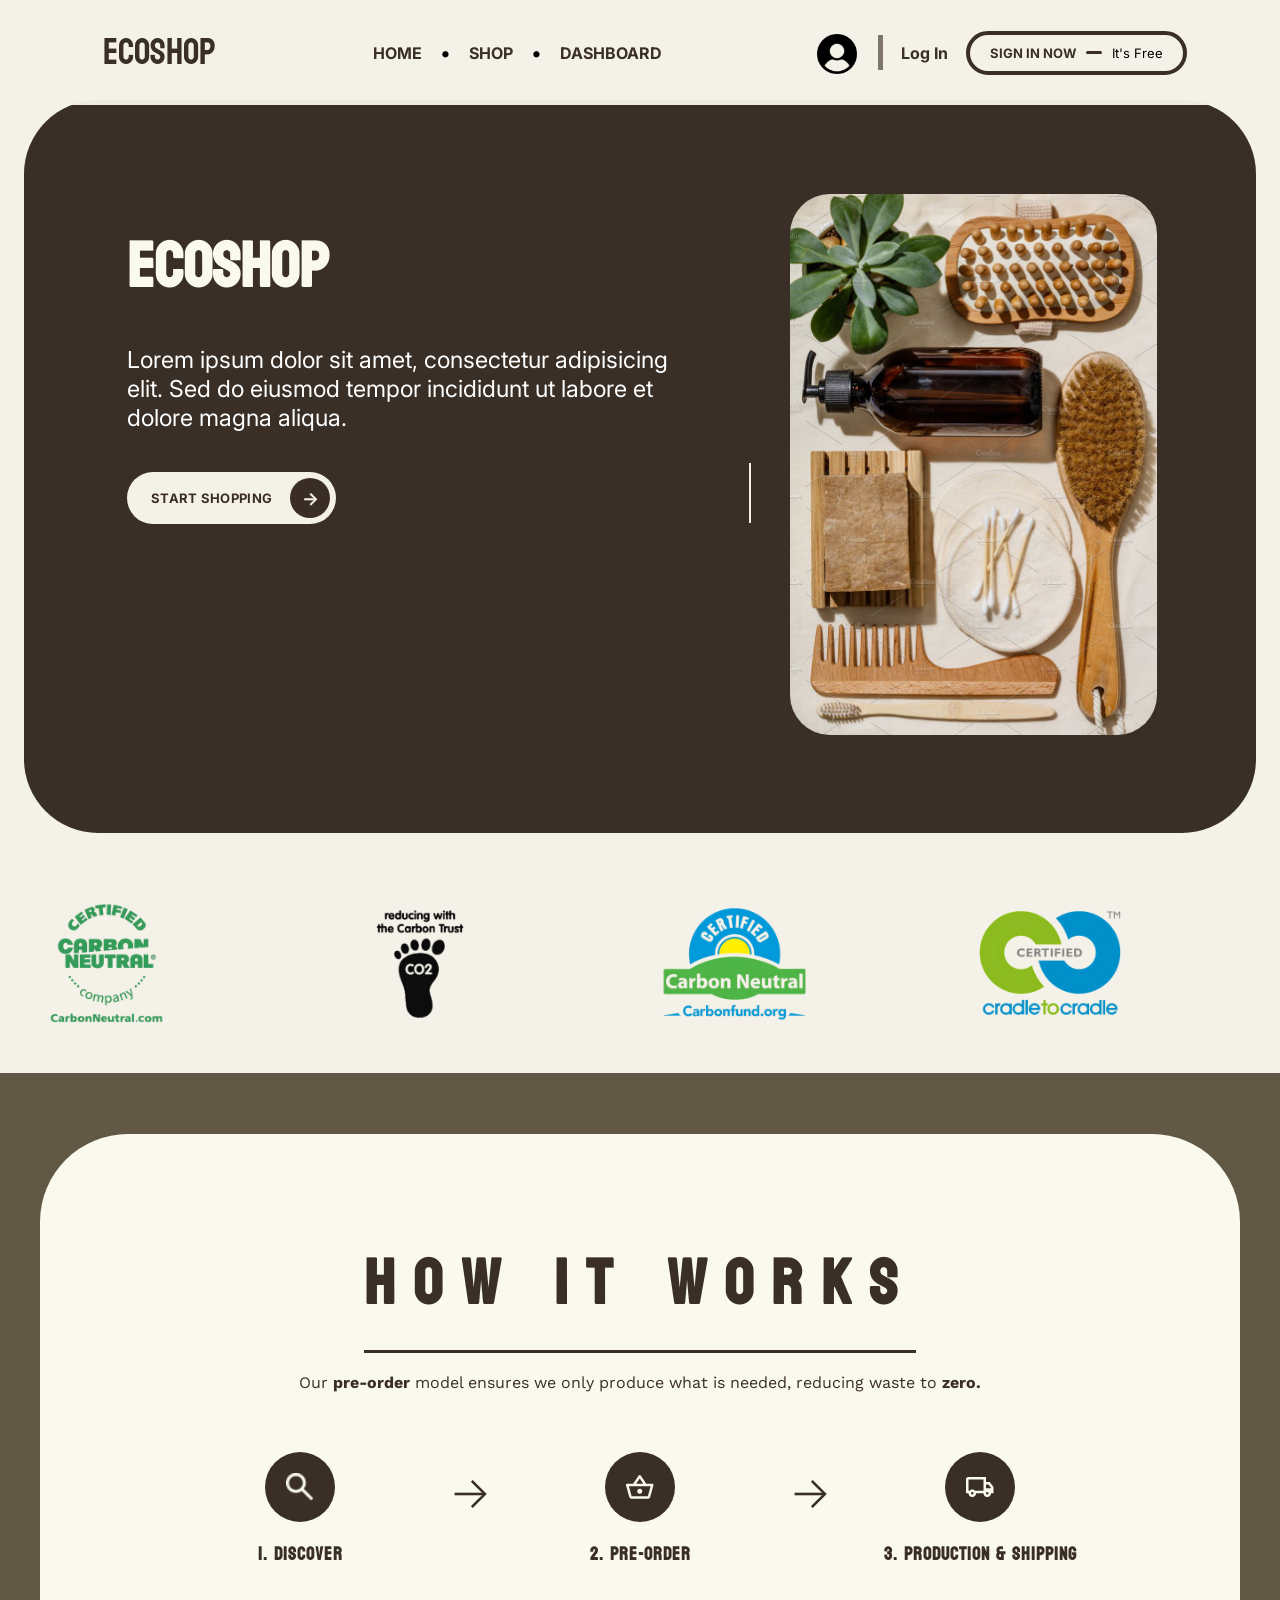
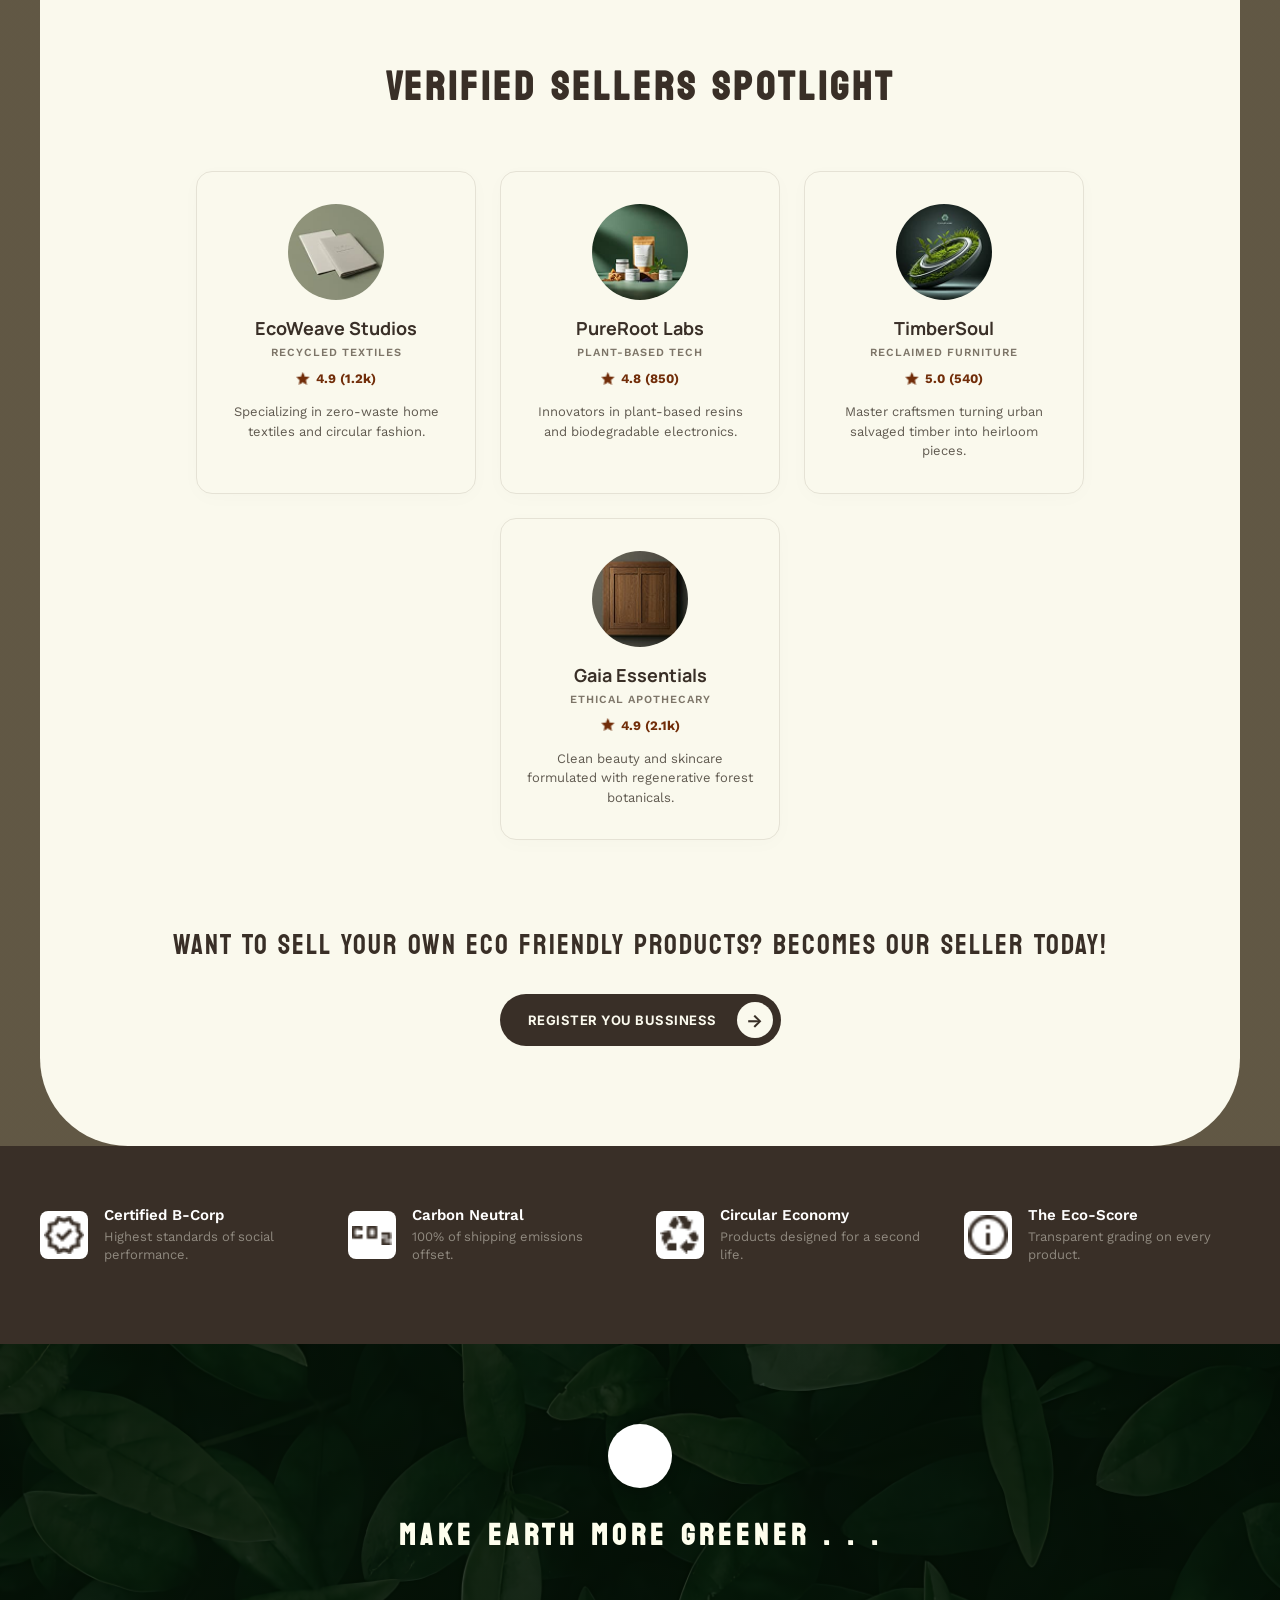
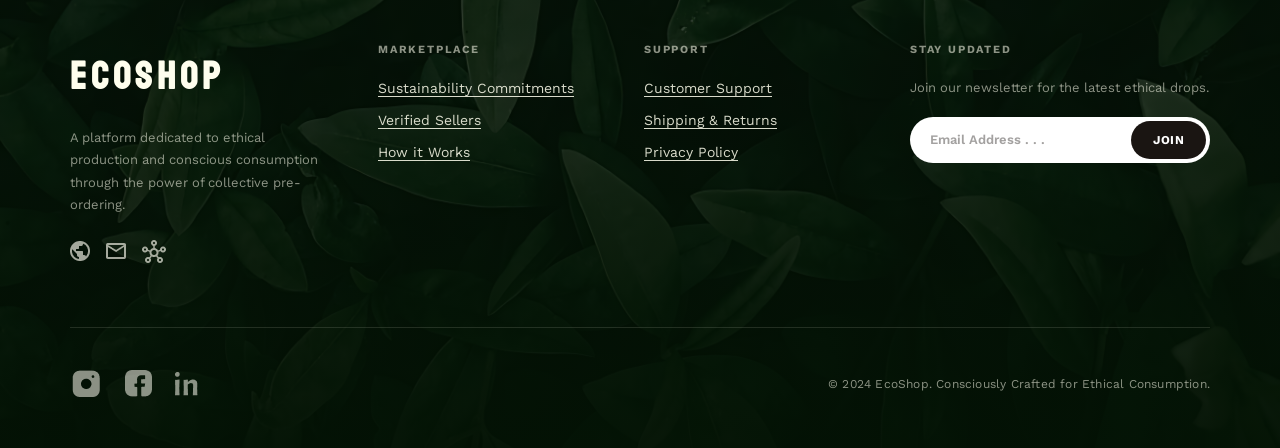
==== index.html @ cb359a6c "Fix some Href to home now to Index" ====
<!DOCTYPE html>
<html lang="en">
<head>
    <meta charset="UTF-8">
    <meta name="viewport" content="width=device-width, initial-scale=1.0">
    <title>EcoShop</title>

    <link rel="stylesheet" href="home.css">
    <link rel="stylesheet" href="footer.css">

    <link rel="preconnect" href="https://fonts.googleapis.com">
    <link rel="preconnect" href="https://fonts.gstatic.com" crossorigin>
    <link href="https://fonts.googleapis.com/css2?family=Inter:wght@400;500;600;700&family=Koulen&family=Manrope:wght@400;500;600;700&display=swap" rel="stylesheet">

</head>
<body>
    <script src="navbar-scroll.js" defer></script>
    <nav class="top-navbar">
        <div class="logo">ECOSHOP</div>

        <ul class="menu">
            <li><a href="index.html"><b>HOME</b></a></li>
            <li class="dot">•</li>
            <li><a href="catalog.html"><b>SHOP</b></a></li>
            <li class="dot">•</li>
            <li><a href="dashboard.html"><b>DASHBOARD</b></a></li>
        </ul>

        <div class="nav-right">
            <div class="user-icon">
                <img src="assets/user icon.png">
            </div>
            
            <div class="divider"></div>

            <a href="Login.HTML" class="login"><b>Log In</b></a>

            <div class="signup-container" href="Register.HTML">
                <a href="Register.HTML" class="signup-text"><b>SIGN IN NOW</b></a>
                <div class="signup-line"></div>
                <span>It's Free</span>
            </div>
        </div>
    </nav>

    <section class="hero">

    <div class="hero-content">

        <!-- Left -->
        <div class="hero-left">
            <h1>ECOSHOP</h1>

            <p>
                Lorem ipsum dolor sit amet, consectetur adipisicing elit.
                Sed do eiusmod tempor incididunt ut labore et dolore magna aliqua.
            </p>

            <div class="shop-btn">
                <span><b>START SHOPPING</b></span>

                <div class="arrow-circle">
                    →
                </div>
            </div>
        </div>

        <div class="social-media">
            <i class="fa-brands fa-instagram"></i>
            <i class="fa-brands fa-facebook-f"></i>
            <i class="fa-brands fa-linkedin-in"></i>

            <div class="social-line"></div>
        </div>

        <div class="hero-right">
            <img src="assets/gambar landing page 1.jpeg" alt="Eco Product">
        </div>

    </div>

</section>

    <section class="brands">
    <div class="brands-wrapper">
        <div class="brands-track">

        <img src="assets/Infinite scroll/Carbon neutral.png" alt="">
        <img src="assets/Infinite scroll/Carbon Trust.png" alt="">
        <img src="assets/Infinite scroll/Certified Carbon neutral.png" alt="">
        <img src="assets/Infinite scroll/Cradle To Cradle.png" alt="">
        <img src="assets/Infinite scroll/Eco Label.png" alt="">
        <img src="assets/Infinite scroll/lec.png" alt="">
        <img src="assets/Infinite scroll/LEI.png" alt="">

        <img src="assets/Infinite scroll/Carbon neutral.png" alt="">
        <img src="assets/Infinite scroll/Carbon Trust.png" alt="">
        <img src="assets/Infinite scroll/Certified Carbon neutral.png" alt="">
        <img src="assets/Infinite scroll/Cradle To Cradle.png" alt="">
        <img src="assets/Infinite scroll/Eco Label.png" alt="">
        <img src="assets/Infinite scroll/lec.png" alt="">
        <img src="assets/Infinite scroll/LEI.png" alt="">
        </div>
    </div>
    </section>

<div class="eco-content-wrapper">

    <div class="how-it-works-block">
        <div class="hiw-header">
            <h2>How It WORKS</h2>
            <div class="hiw-sub">
                <span>Our </span><strong>pre-order</strong><span> model ensures we only produce what is needed, reducing waste to </span><strong>zero.</strong>
            </div>
        </div>

        <div class="steps-row">
            <div class="step-card">
                <div class="step-icon"><img src="assets/Logo How it work/Icon How it works (1).png" alt="1"></div>
                <h3>1. Discover</h3>
            </div>
            <div class="step-arrow">
                <span class="arrow-stem"></span>
                <span class="arrow-head">→</span>
            </div>
            <div class="step-card">
                <div class="step-icon"><img src="assets/Logo How it work/Icon How it works (2).png" alt="2"></div>
                <h3>2. Pre-Order</h3>
            </div>
            <div class="step-arrow">
                <span class="arrow-stem"></span>
                <span class="arrow-head">→</span>
            </div>
            <div class="step-card">
                <div class="step-icon"><img src="assets/Logo How it work/Icon How it works (3).png" alt="3"></div>
                <h3>3. Production & Shipping</h3>
            </div>
        </div>

        <div class="sellers-spotlight">
            <h3>Verified Sellers Spotlight</h3>
            <div class="sellers-grid">
                <div class="seller-card">
                    <div class="seller-avatar" style="background-image: url('assets/Logo How it work/Avatar1.png');"></div>
                    <div class="seller-name">EcoWeave Studios</div>
                    <div class="seller-category">RECYCLED TEXTILES</div>
                    <div class="seller-rating"><img src="assets/Logo How it work/Star.png" alt="star"><span>4.9 (1.2k)</span></div>
                    <div class="seller-desc">Specializing in zero-waste home textiles and circular fashion.</div>
                </div>
                <div class="seller-card">
                    <div class="seller-avatar" style="background-image: url('assets/Logo How it work/Avatar (2).png');"></div>
                    <div class="seller-name">PureRoot Labs</div>
                    <div class="seller-category">PLANT-BASED TECH</div>
                    <div class="seller-rating"><img src="assets/Logo How it work/Star.png" alt="star"><span>4.8 (850)</span></div>
                    <div class="seller-desc">Innovators in plant-based resins and biodegradable electronics.</div>
                </div>
                <div class="seller-card">
                    <div class="seller-avatar" style="background-image: url('assets/Logo How it work/Avatar (4).png');"></div>
                    <div class="seller-name">TimberSoul</div>
                    <div class="seller-category">RECLAIMED FURNITURE</div>
                    <div class="seller-rating"><img src="assets/Logo How it work/Star.png" alt="star"><span>5.0 (540)</span></div>
                    <div class="seller-desc">Master craftsmen turning urban salvaged timber into heirloom pieces.</div>
                </div>
                <div class="seller-card">
                    <div class="seller-avatar" style="background-image: url('assets/Logo How it work/Avatar (1).png');"></div>
                    <div class="seller-name">Gaia Essentials</div>
                    <div class="seller-category">ETHICAL APOTHECARY</div>
                    <div class="seller-rating"><img src="assets/Logo How it work/Star.png" alt="star"><span>4.9 (2.1k)</span></div>
                    <div class="seller-desc">Clean beauty and skincare formulated with regenerative forest botanicals.</div>
                </div>
            </div>
        </div>

        <div class="seller-cta">WANT TO SELL YOUR OWN ECO FRIENDLY PRODUCTS? BECOMES OUR SELLER TODAY!</div>
        
        <div class="register-btn">
            <a href="#">
                <span>REGISTER YOU BUSSINESS</span>
                <div class="btn-arrow-circle">→</div>
            </a>
        </div>
    </div>

    <div class="trust-badges">
        <div class="trust-grid">
            <div class="trust-item">
                <div class="trust-icon"><img src="assets/Logo How it work/Container.png" alt="bcorp"></div>
                <div class="trust-text"><h4>Certified B-Corp</h4><p>Highest standards of social performance.</p></div>
            </div>
            <div class="trust-item">
                <div class="trust-icon"><img src="assets/Logo How it work/Icon-2.png" alt="carbon"></div>
                <div class="trust-text"><h4>Carbon Neutral</h4><p>100% of shipping emissions offset.</p></div>
            </div>
            <div class="trust-item">
                <div class="trust-icon"><img src="assets/Logo How it work/Icon.png" alt="circular"></div>
                <div class="trust-text"><h4>Circular Economy</h4><p>Products designed for a second life.</p></div>
            </div>
            <div class="trust-item">
                <div class="trust-icon"><img src="assets/Logo How it work/Icon-1.png" alt="ecoscore"></div>
                <div class="trust-text"><h4>The Eco-Score</h4><p>Transparent grading on every product.</p></div>
            </div>
        </div>
    </div>

</div>
    <footer class="main-footer">

      <div class="footer-top-header">
        <!-- TODO: add badge image -->
        <div class="footer-badge">
          <img src="" alt="">
        </div>
        <h2 class="footer-tagline">MAKE EARTH MORE GREENER . . .</h2>
      </div>

      <div class="footer-columns">

        <div class="footer-brand">
          <h2 class="footer-brand-name">ECOSHOP</h2>
          <p>A platform dedicated to ethical production and conscious consumption through the power of collective pre-ordering.</p>
          <div class="brand-socials">
            <a href="#" aria-label="Website">
              <img src="assets/Footer/Icon.png" alt="">
            </a>
            <a href="#" aria-label="Email">
              <img src="assets/Footer/Icon-1.png" alt="">
            </a>
            <a href="#" aria-label="Community">
              <img src="assets/Footer/Icon-2.png" alt="">
            </a>
          </div>
        </div>

        <nav class="nav-column" aria-label="Marketplace">
          <h3>MARKETPLACE</h3>
          <ul>
            <li><a href="#">Sustainability Commitments</a></li>
            <li><a href="#">Verified Sellers</a></li>
            <li><a href="#">How it Works</a></li>
          </ul>
        </nav>

        <nav class="nav-column" aria-label="Support">
          <h3>SUPPORT</h3>
          <ul>
            <li><a href="#">Customer Support</a></li>
            <li><a href="#">Shipping &amp; Returns</a></li>
            <li><a href="#">Privacy Policy</a></li>
          </ul>
        </nav>

        <div class="footer-newsletter">
          <h3>STAY UPDATED</h3>
          <p>Join our newsletter for the latest ethical drops.</p>
          <form class="newsletter-form" action="#" method="POST">
            <input type="email" name="newsletter-email" placeholder="Email Address . . ." required />
            <button type="submit">JOIN</button>
          </form>
        </div>

      </div>

      <hr class="footer-divider" />

      <div class="footer-bottom-bar">
        <div class="bottom-socials">
          <a href="#" aria-label="Instagram">
            <img src="assets/Footer/Clip path group.png" alt="">
          </a>
          <a href="#" aria-label="Facebook">
            <img src="assets/Footer/Vector.png" alt="">
          </a>
          <a href="#" aria-label="LinkedIn">
            <img src="assets/Footer/in.png" alt="">
          </a>
        </div>
        <p class="copyright-text">&copy; 2024 EcoShop. Consciously Crafted for Ethical Consumption.</p>
      </div>

    </footer>

</body>
</html>
---- home.css ----
* {
    margin: 0;
    padding: 0;
    box-sizing: border-box;
}

body {
    background-color: #F4F1E8;
    font-family: 'Inter', sans-serif;
}

.top-navbar {
    display: flex;
    justify-content: space-between;
    align-items: center;
    padding: 20px 93px 20px 103px;
    background-color: rgba(244, 241, 232, 0.97);
    position: fixed;
    top: 0;
    left: 0;
    width: 100%;
    z-index: 50;
    transition: background-color 0.35s ease, box-shadow 0.35s ease;
}

/* Scrolled state — full white so it's always readable */
.top-navbar.scrolled {
    background-color: #ffffff;
    box-shadow: 0 2px 20px rgba(0, 0, 0, 0.09);
}

.logo {
    font-family: 'Koulen', sans-serif;
    font-size: 36px;
    letter-spacing: 13%;
    color: #392F27;
}

.menu {
    display: flex;
    align-items: center;
    gap: 18px;
    list-style: none;
}

.menu a {
    text-decoration: none;
    color: #392F27;
    font-family: 'Inter', sans-serif;
    font-size: 16px;
    font-weight: 600;
    position: relative;
    display: inline-block;
    transition: transform 0.2s ease;
}

.menu a:hover {
    transform: translateY(-2px);
}

.menu a::after {
    content: "";
    position: absolute;
    left: 0;
    bottom: -4px;

    width: 100%;
    height: 2px;
    background-color: #392F27;

    transform: scaleY(0) translateY(4px);
    transform-origin: bottom;
    transition: transform 0.2s ease;
}

.menu a:hover::after {
    transform: scaleY(1) translateY(0);
}

.dot {
    font-size: 20px;
}

.nav-right {
    display: flex;
    align-items: center;
    gap: 18px;
}

.user-icon img {
    width: 40px;
    transform: translate(-3px, 3px);
    height: auto;
    cursor: pointer;
}

.divider {
    width: 5px;
    height: 35.06px;
    background-color: #392F27;
    opacity: 63%;
}

.login {
    text-decoration: none;
    color: #392F27;
    font-family: 'Inter', sans-serif;
    font-size: 16px;
    font-weight: 600;
    position: relative;
    display: inline-block;
    transition: transform 0.2s ease;
}

.login:hover {
    transform: translateY(-2px);
}

.login::after {
    content: "";
    position: absolute;
    left: 0;
    bottom: -4px;

    width: 100%;
    height: 2px;
    background-color: #392F27;

    transform: scaleY(0) translateY(4px);
    transform-origin: bottom;
    transition: transform 0.2s ease;
}

.login:hover::after {
    transform: scaleY(1) translateY(0);
}

.signup-container {
    display: flex;
    align-items: center;
    gap: 10px;

    border: 4px solid #392F27;
    border-radius: 65.5px;

    padding: 10px 20px;
}

.signup-line {
    width: 16px;
    height: 3px;
    background-color: #392F27;
    border-radius: 999px;
}

.signup-text {
    text-decoration: none;
    color: #392F27;

    font-family: 'Inter', sans-serif;
    font-size: 13px;
    font-weight: 700;
}

.signup-container span {
    font-family: 'Inter', sans-serif;
    font-size: 13px;
    font-weight: 400;
}

.signup-container:hover {
    transform: translateY(-1px);
}

/* HERO SECTION*/
.hero {
    padding: 20px 24px;
    padding-top: 100px; /* Offset for fixed navbar */
}

.hero-content {
    background-color: #392F27;
    border-radius: 74px;

    display: flex;
    justify-content: space-between;
    align-items: center;

    padding-bottom: 96px;
    padding-left: 103px;
    padding-right: 99px;
    padding-top: 96px;
    width: 1393;
    height: 733px;
}

.hero-left {
    display: flex;
    flex-direction: column;
    justify-content: center;

    position: relative;
    top: -100px;
}

.hero-left h1 {
    font-family: 'Koulen', sans-serif;
    font-size: 64px;
    letter-spacing: 95%;
    color: #FAF9ED;
    margin-bottom: 20px;
}

.hero-left p {
    color: #FFFFFF;
    font-family: 'Inter', sans-serif;
    font-size: 23.33px;
    line-height: 'auto';
    max-width: 582px;
    max-height: 96px;
    margin-bottom: 40px;
}

.shop-btn {
    display: inline-flex;
    align-items: center;

    background: #F4F1E8;
    border-radius: 999px;

    height: 52px;
    padding: 6px 6px 6px 24px;
    gap: 18px;

    width: fit-content;
    cursor: pointer;
}

.shop-btn span {
    font-family: 'Inter', sans-serif;
    font-size: 13px;
    font-weight: 700;
    color: #3A2D25;
    letter-spacing: 0.3px;
}

.arrow-circle {
    width: 40px;
    height: 40px;

    border-radius: 50%;
    background: #3A2D25;

    display: flex;
    align-items: center;
    justify-content: center;

    color: #F4F1E8;
    font-size: 18px;
    font-weight: 700;

    flex-shrink: 0;
}

.social-media {
    display: flex;
    flex-direction: column;
    align-items: center;
    gap: 14px;
}

.social-media i {
    color: #F4F1E8;
    font-size: 30px;
}

.social-line {
    width: 2px;
    height: 60px;
    background: #F4F1E8;
    margin-top: 10px;
}

.hero-right img {
    width: 367px;
    height: 541px;
    border-radius: 40px;
}

.brands {
    overflow: hidden;
    width: 100%;
    background: #F4F1E8;
    padding: 50px 0;
}

.brands-wrapper {
    overflow: hidden;
}

.brands-track {
    display: flex;
    align-items: center;
    gap: 100px;
    width: max-content;

    animation: scrollLogo 20s linear infinite;
}

.brands-track img {
    height: 120px;
    flex-shrink: 0;
}

.logo-small {
    transform: scale(1.5);
}

@keyframes scrollLogo {
    from {
        transform: translateX(0);
    }

    to {
        transform: translateX(-50%);
    }
}

.eco-content-wrapper {
    background: linear-gradient(0deg, rgba(255,248,187,0.2), rgba(255,248,187,0.2)),
                #f9f9f9;
    width: 100%;
}

/* TRUST BADGES */
.trust-badges {
    background-color: #392f27;
    padding: 64px 32px;
}
.trust-grid {
    display: grid;
    grid-template-columns: repeat(4, 1fr);
    gap: 32px;
    max-width: 1440px;
    margin: 0 auto;
}
.trust-item {
    display: flex;
    align-items: center;
    gap: 16px;
}
.trust-icon {
    background: white;
    width: 48px;
    height: 48px;
    border-radius: 8px;
    display: flex;
    align-items: center;
    justify-content: center;
    flex-shrink: 0;
}
.trust-icon img { width: 22px; height: auto; }
.trust-text h4 {
    font-family: "Work Sans", sans-serif;
    font-weight: 400;
    font-size: 16px;
    color: #c1b9a6;
    margin-bottom: 6px;
}
.trust-text p {
    font-family: "Work Sans", sans-serif;
    font-weight: 400;
    font-size: 14px;
    color: white;
    opacity: 0.7;
    line-height: 1.4;
}

/* --- ECO CONTENT & CONTAINER ARRANGEMENTS --- */
.eco-content-wrapper {
    background-color: #392f27; /* Dark background container makes the inner block pop */
    width: 100%;
    padding: 1px 0 0 0;
}

/* HOW IT WORKS + SELLERS */
.how-it-works-block {
    background-color: #faf9ed;
    border-radius: 88px;
    margin: 60px 40px 0px 40px; /* Reduced bottom margin to dock cleanly with trust badges */
    padding: 92px 42px 80px;
}

.hiw-header {
    text-align: center;
    margin-bottom: 48px;
}

.hiw-header h2 {
    font-family: 'Koulen', sans-serif;
    font-size: 64px;
    letter-spacing: 18.56px;
    color: #392f27;
    border-bottom: 3px solid #392f27;
    display: inline-block;
    padding-bottom: 8px;
    margin-bottom: 20px;
}

.hiw-sub {
    font-family: "Work Sans", sans-serif;
    font-size: 16px;
    max-width: 900px;
    margin: 0 auto;
    text-align: center;
    color: #392f27;
}

/* Steps Row and Dynamic Connecting Arrows */
.steps-row {
    display: flex;
    justify-content: center;
    align-items: center;
    gap: 40px;
    margin: 60px 0 80px;
    flex-wrap: wrap;
}

.step-card {
    text-align: center;
    width: 220px;
}

.step-icon {
    background: #392f27;
    width: 70px;
    height: 70px;
    border-radius: 50%;
    display: flex;
    align-items: center;
    justify-content: center;
    margin: 0 auto 16px;
}

.step-icon img { 
    width: 28px; 
    height: auto; 
}

.step-card h3 {
    font-family: 'Koulen', sans-serif;
    font-size: 18px;
    color: #392f27;
    letter-spacing: 1px;
    text-transform: uppercase;
    margin-top: 12px;
}

/* Horizontal Connector Arrows between steps */
.step-arrow {
    display: flex;
    align-items: center;
    justify-content: center;
    font-size: 44px;
    color: #392f27;
    font-weight: 300;
    margin-bottom: 40px;
}

/* Verified Sellers Spotlight Grid Layout */
.sellers-spotlight {
    margin-top: 80px;
    text-align: center;
}

.sellers-spotlight h3 {
    font-family: 'Koulen', sans-serif;
    font-size: 40px;
    letter-spacing: 4px;
    margin-bottom: 48px;
    color: #392f27;
}

.sellers-grid {
    display: flex;
    flex-wrap: wrap;
    justify-content: center;
    gap: 24px;
}

.seller-card {
    background: #faf9ed;
    border: 1px solid #e5e2d5;
    border-radius: 16px;
    padding: 32px 24px;
    width: 280px;
    text-align: center;
    box-shadow: 0 4px 20px rgba(0, 0, 0, 0.02);
}

/* Fixed Avatar Box to display structural content images correctly */
.seller-avatar {
    width: 96px;
    height: 96px;
    border-radius: 50%;
    margin: 0 auto 16px;
    background-size: cover;
    background-position: center;
    background-repeat: no-repeat;
    display: block; /* Guarantees rendering bounds */
}

.seller-name {
    font-family: "Manrope", sans-serif;
    font-weight: 700;
    font-size: 18px;
    color: #392f27;
    margin-bottom: 6px;
}

.seller-category {
    font-family: "Work Sans", sans-serif;
    font-size: 11px;
    font-weight: 600;
    color: #7d7568;
    letter-spacing: 1px;
    margin-bottom: 12px;
}

.seller-rating {
    display: flex;
    justify-content: center;
    align-items: center;
    gap: 6px;
    margin-bottom: 16px;
}

.seller-rating img { 
    width: 14px; 
    height: 14px;
}

.seller-rating span {
    font-family: "Work Sans", sans-serif;
    font-weight: 700;
    font-size: 13px;
    color: #712d09;
}

.seller-desc {
    font-family: "Work Sans", sans-serif;
    font-size: 13px;
    color: #605a50;
    line-height: 1.5;
}

/* Premium Bottom CTA Area Elements */
.seller-cta {
    font-family: 'Koulen', sans-serif;
    font-size: 28px;
    letter-spacing: 2px;
    color: #392f27;
    text-align: center;
    margin: 80px auto 24px;
    text-transform: uppercase;
}

.register-btn {
    text-align: center;
    margin-bottom: 20px;
}

.register-btn a {
    background: #392f27;
    padding: 8px 8px 8px 28px;
    border-radius: 40px;
    font-family: 'Inter', sans-serif;
    font-weight: 700;
    color: #faf9ed;
    display: inline-flex;
    align-items: center;
    gap: 20px;
    font-size: 13px;
    text-decoration: none;
    letter-spacing: 0.5px;
    transition: transform 0.2s ease;
}

.register-btn a:hover {
    transform: translateY(-2px);
}

.btn-arrow-circle {
    width: 36px;
    height: 36px;
    border-radius: 50%;
    background: #faf9ed;
    display: flex;
    align-items: center;
    justify-content: center;
    color: #392f27;
    font-size: 18px;
    font-weight: 700;
}

/* TRUST BADGES LOWER STRIP */
.trust-badges {
    background-color: #392f27;
    padding: 60px 40px 80px;
}

.trust-grid {
    display: grid;
    grid-template-columns: repeat(4, 1fr);
    gap: 32px;
    max-width: 1300px;
    margin: 0 auto;
}

.trust-item {
    display: flex;
    align-items: center;
    gap: 16px;
}

.trust-icon {
    display: flex;
    align-items: center;
    justify-content: center;
    flex-shrink: 0;
}

.trust-icon img { 
    width: 40px; 
    height: auto; 
}

.trust-text h4 {
    font-family: "Work Sans", sans-serif;
    font-weight: 600;
    font-size: 15px;
    color: #fff;
    margin-bottom: 4px;
}

.trust-text p {
    font-family: "Work Sans", sans-serif;
    font-weight: 400;
    font-size: 13px;
    color: #b5b0a5;
    line-height: 1.4;
}

/* Responsive Overrides */
@media (max-width: 1024px) {
    .trust-grid {
        grid-template-columns: repeat(2, 1fr);
        gap: 40px;
    }
    .step-arrow {
        transform: rotate(90deg);
        margin: 0;
    }
}

@media (max-width: 600px) {
    .trust-grid {
        grid-template-columns: 1fr;
    }
}
---- footer.css ----
@import url("https://fonts.googleapis.com/css2?family=Koulen&family=Work+Sans:wght@400;500;600;700&display=swap");

:root {
  --footer-bg:      #031204;
  --footer-text:    #fefeed;
  --footer-muted:   rgba(254, 254, 237, 0.55);
  --footer-divider: rgba(254, 254, 237, 0.12);
  --font-brand:     "Koulen", serif;
  --font-footer:    "Work Sans", sans-serif;
}

.main-footer {
  position: relative;
  background-color: var(--footer-bg);
  background-image: url('assets/AssetFolderHCI-Lec/Обои_imgupscaler.ai_Enhancer_2K.png');
  color: var(--footer-text);
  font-family: var(--font-footer);
  padding: 80px 60px 48px;
  margin-top: 0;
  display: flex;
  flex-direction: column;
  align-items: center;
  overflow: hidden;
  background-size: cover; 
  background-position: center;
}

.main-footer::after {
  content: "";
  position: absolute;
  inset: 0;
  background: linear-gradient(
    180deg,
    rgba(3, 18, 4, 0.75) 50%,
    rgba(3, 18, 4, 0.95) 100%
  );
  z-index: 1;
}

.main-footer > * {
  position: relative;
  z-index: 2;
}

.footer-top-header {
  text-align: center;
  margin-bottom: 80px;
}

.footer-badge {
  width: 64px;
  height: 64px;
  background-color: #ffffff;
  border-radius: 50%;
  display: flex;
  align-items: center;
  justify-content: center;
  margin: 0 auto 20px;
  box-shadow: 0 4px 20px rgba(0, 0, 0, 0.3);
}

.footer-badge svg {
  width: 34px;
  height: 34px;
}

.footer-tagline {
  font-family: var(--font-brand);
  font-size: 30px;
  letter-spacing: 5px;
  color: var(--footer-text);
  margin: 0;
}

.footer-columns {
  display: flex;
  width: 100%;
  max-width: 1140px;
  justify-content: space-between;
  flex-wrap: wrap;
  gap: 48px;
  margin-bottom: 64px;
}

.footer-brand {
  flex: 0 0 260px;
}

.footer-brand-name {
  font-family: var(--font-brand);
  font-size: 38px;
  letter-spacing: 5px;
  margin-bottom: 16px;
  color: var(--footer-text);
}

.footer-brand p {
  font-size: 13px;
  line-height: 1.7;
  color: var(--footer-muted);
  margin-bottom: 24px;
  max-width: 260px;
}

.brand-socials {
  display: flex;
  gap: 16px;
  align-items: center;
}

.brand-socials a {
  display: flex;
  align-items: center;
  justify-content: center;
  opacity: 0.65;
  transition: opacity 0.2s;
  text-decoration: none;
}

.brand-socials a:hover {
  opacity: 1;
}

.brand-socials svg {
  width: 20px;
  height: 20px;
  fill: var(--footer-text);
}

.main-footer .nav-column {
  flex: 1;
  min-width: 160px;
}

.main-footer .nav-column h3 {
  font-size: 11px;
  font-weight: 700;
  letter-spacing: 1.8px;
  text-transform: uppercase;
  color: var(--footer-muted);
  margin-bottom: 22px;
}

.main-footer .nav-column ul {
  list-style: none;
  padding: 0;
  margin: 0;
  display: flex;
  flex-direction: column;
  gap: 13px;
}

.main-footer .nav-column a {
  font-size: 14px;
  color: var(--footer-text);
  text-decoration: underline;
  text-underline-offset: 3px;
  opacity: 0.85;
  transition: opacity 0.2s;
}

.main-footer .nav-column a:hover {
  opacity: 1;
}

.footer-newsletter {
  flex: 0 0 300px;
}

.footer-newsletter h3 {
  font-size: 11px;
  font-weight: 700;
  letter-spacing: 1.8px;
  text-transform: uppercase;
  color: var(--footer-muted);
  margin-bottom: 22px;
}

.footer-newsletter p {
  font-size: 13px;
  color: var(--footer-muted);
  margin-bottom: 18px;
  line-height: 1.55;
}

/* Scoped to avoid conflict with global.css .newsletter-form */
.main-footer .newsletter-form {
  display: flex;
  background-color: #ffffff;
  border-radius: 999px;
  padding: 4px 4px 4px 20px;
  width: 100%;
  max-width: 340px;
  gap: 6px;
}

.main-footer .newsletter-form input {
  flex: 1;
  background: none;
  border: none;
  color: #1a1512;
  font-size: 13px;
  font-weight: 600;
  font-family: var(--font-footer);
  outline: none;
  min-width: 0;
}

.main-footer .newsletter-form input::placeholder {
  color: rgba(26, 21, 18, 0.4);
}

.main-footer .newsletter-form button {
  background-color: #1a1512;
  color: #ffffff;
  border: none;
  border-radius: 999px;
  padding: 0 22px;
  font-size: 12px;
  font-weight: 700;
  font-family: var(--font-footer);
  letter-spacing: 0.5px;
  cursor: pointer;
  height: 38px;
  white-space: nowrap;
  transition: background-color 0.2s;
}

.main-footer .newsletter-form button:hover {
  background-color: #2c221a;
}

.footer-divider {
  width: 100%;
  max-width: 1140px;
  border: none;
  height: 1px;
  background-color: var(--footer-divider);
  margin: 0 0 40px;
}

.footer-bottom-bar {
  display: flex;
  width: 100%;
  max-width: 1140px;
  justify-content: space-between;
  align-items: center;
  flex-wrap: wrap;
  gap: 16px;
}

.bottom-socials {
  display: flex;
  gap: 22px;
  align-items: center;
}

.bottom-socials a {
  opacity: 0.55;
  display: flex;
  align-items: center;
  transition: opacity 0.2s;
  text-decoration: none;
}

.bottom-socials a:hover {
  opacity: 1;
}

.bottom-socials svg {
  width: 22px;
  height: 22px;
  fill: var(--footer-text);
}

.copyright-text {
  font-size: 12px;
  color: var(--footer-muted);
  letter-spacing: 0.2px;
}

/* ── Responsive ─────────────────────────────────────────── */
@media (max-width: 1024px) {
  .footer-columns {
    gap: 36px;
  }

  .footer-bottom-bar {
    flex-direction: column-reverse;
    text-align: center;
  }

  .footer-newsletter,
  .footer-brand {
    flex: 1 1 100%;
  }
}

@media (max-width: 640px) {
  .main-footer {
    padding: 56px 24px 32px;
  }

  .footer-tagline {
    font-size: 22px;
    letter-spacing: 3px;
  }
}
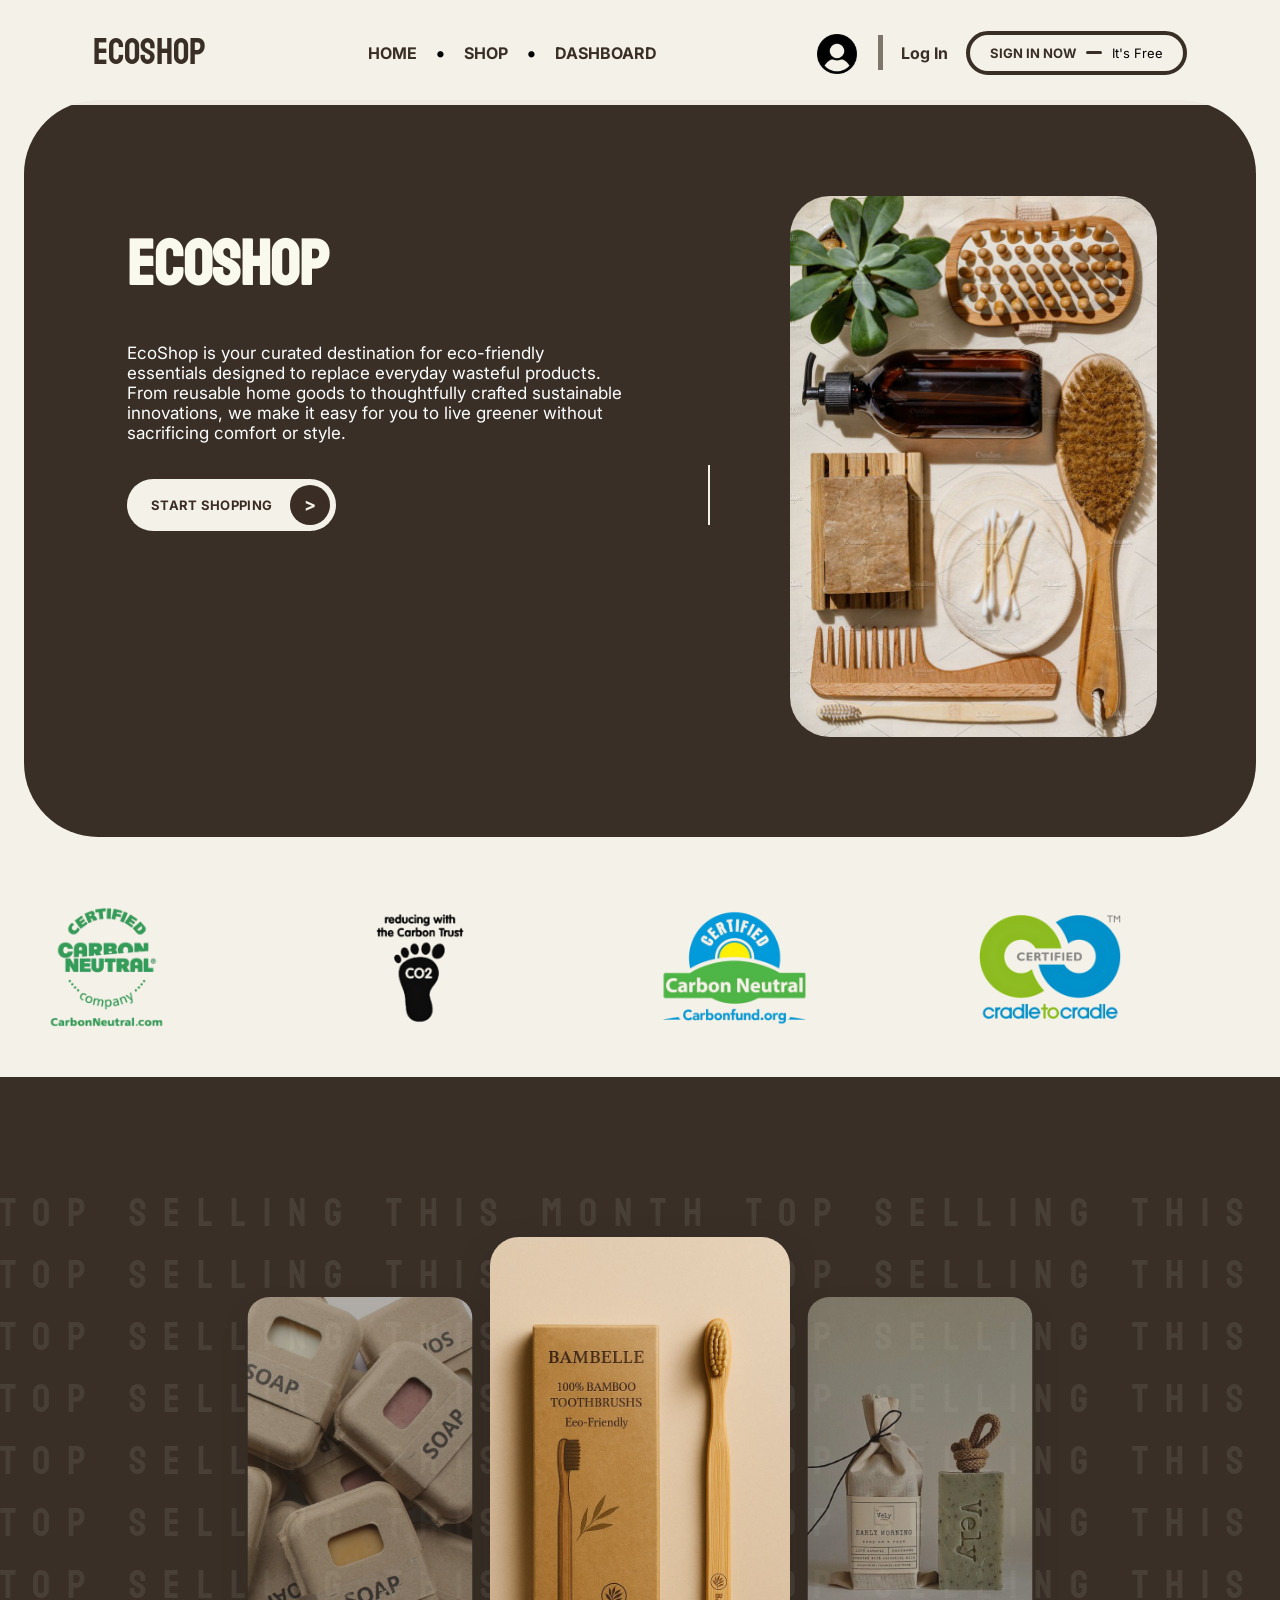
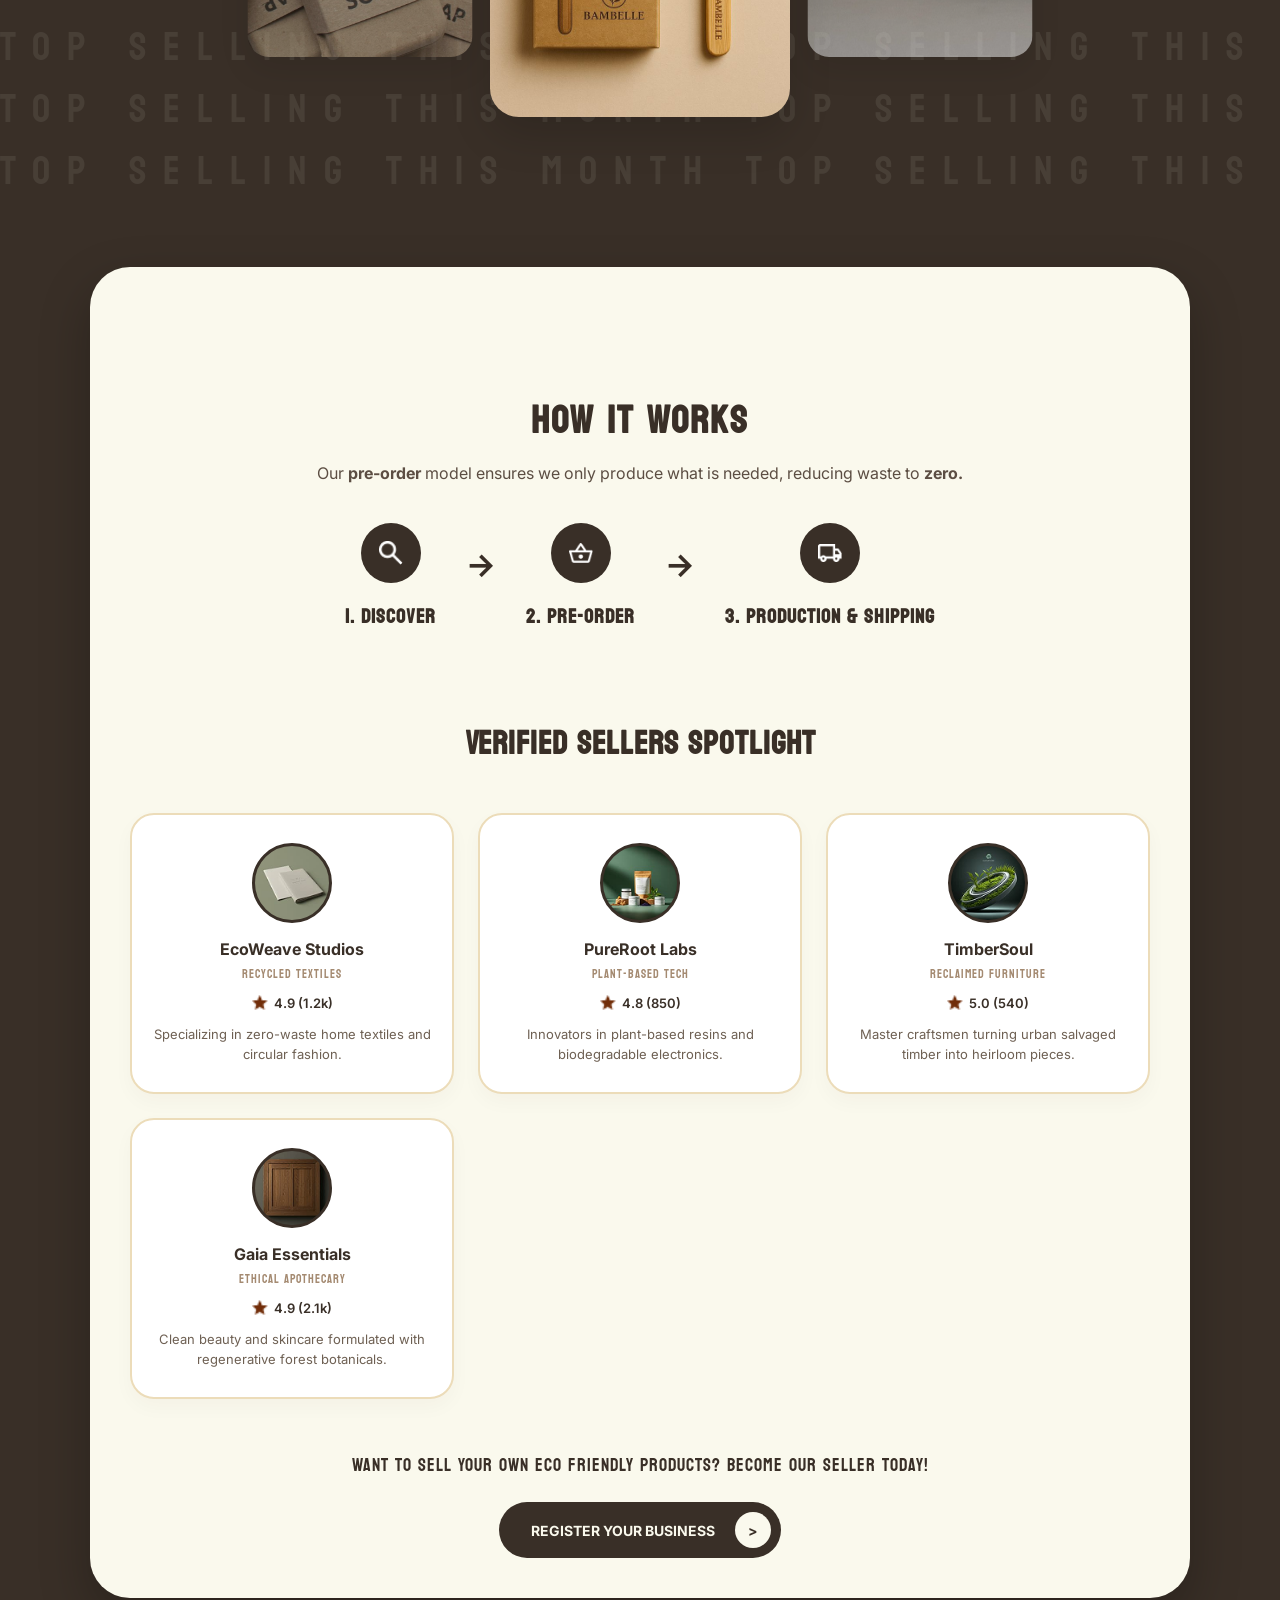
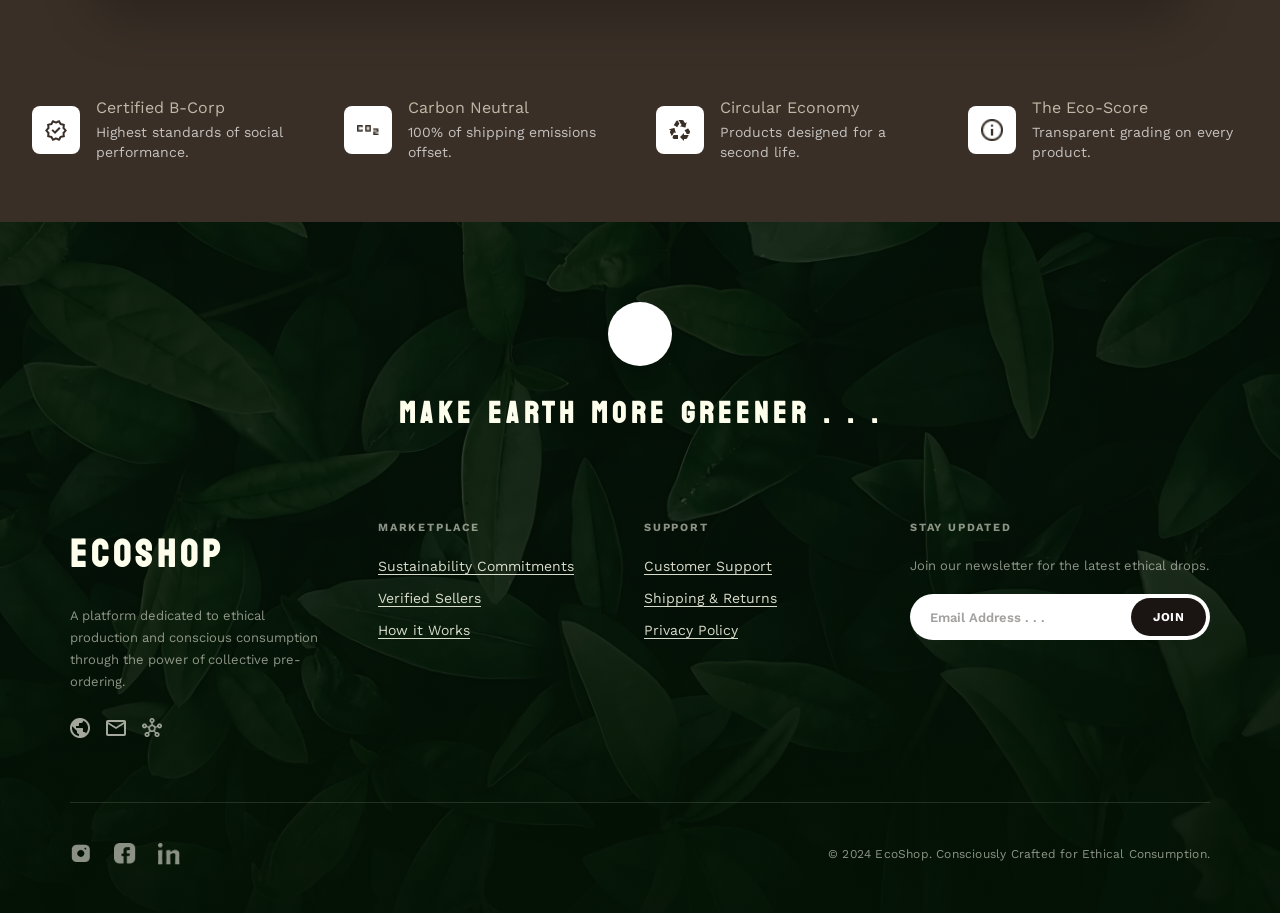
==== commit 4674a98f: "add some slider in home" ====
--- a/index.html
+++ b/index.html
@@ -46,23 +46,21 @@
     <section class="hero">
 
     <div class="hero-content">
-
-        <!-- Left -->
         <div class="hero-left">
             <h1>ECOSHOP</h1>
-
             <p>
-                Lorem ipsum dolor sit amet, consectetur adipisicing elit.
-                Sed do eiusmod tempor incididunt ut labore et dolore magna aliqua.
+                EcoShop is your curated destination for eco-friendly essentials designed to replace everyday wasteful products. From reusable home goods to thoughtfully crafted sustainable innovations, we make it easy for you to live greener without sacrificing comfort or style.
             </p>
-
+            <a href="catalog.html">
             <div class="shop-btn">
                 <span><b>START SHOPPING</b></span>
 
                 <div class="arrow-circle">
-                    →
-                </div>
-            </div>
+                    >
+                </div>
+            </div> 
+            </a>
+
         </div>
 
         <div class="social-media">
@@ -104,109 +102,154 @@
     </div>
     </section>
 
-<div class="eco-content-wrapper">
-
-    <div class="how-it-works-block">
-        <div class="hiw-header">
-            <h2>How It WORKS</h2>
-            <div class="hiw-sub">
-                <span>Our </span><strong>pre-order</strong><span> model ensures we only produce what is needed, reducing waste to </span><strong>zero.</strong>
-            </div>
-        </div>
-
-        <div class="steps-row">
-            <div class="step-card">
-                <div class="step-icon"><img src="assets/Logo How it work/Icon How it works (1).png" alt="1"></div>
-                <h3>1. Discover</h3>
-            </div>
-            <div class="step-arrow">
-                <span class="arrow-stem"></span>
-                <span class="arrow-head">→</span>
-            </div>
-            <div class="step-card">
-                <div class="step-icon"><img src="assets/Logo How it work/Icon How it works (2).png" alt="2"></div>
-                <h3>2. Pre-Order</h3>
-            </div>
-            <div class="step-arrow">
-                <span class="arrow-stem"></span>
-                <span class="arrow-head">→</span>
-            </div>
-            <div class="step-card">
-                <div class="step-icon"><img src="assets/Logo How it work/Icon How it works (3).png" alt="3"></div>
-                <h3>3. Production & Shipping</h3>
-            </div>
-        </div>
-
-        <div class="sellers-spotlight">
-            <h3>Verified Sellers Spotlight</h3>
-            <div class="sellers-grid">
-                <div class="seller-card">
-                    <div class="seller-avatar" style="background-image: url('assets/Logo How it work/Avatar1.png');"></div>
-                    <div class="seller-name">EcoWeave Studios</div>
-                    <div class="seller-category">RECYCLED TEXTILES</div>
-                    <div class="seller-rating"><img src="assets/Logo How it work/Star.png" alt="star"><span>4.9 (1.2k)</span></div>
-                    <div class="seller-desc">Specializing in zero-waste home textiles and circular fashion.</div>
-                </div>
-                <div class="seller-card">
-                    <div class="seller-avatar" style="background-image: url('assets/Logo How it work/Avatar (2).png');"></div>
-                    <div class="seller-name">PureRoot Labs</div>
-                    <div class="seller-category">PLANT-BASED TECH</div>
-                    <div class="seller-rating"><img src="assets/Logo How it work/Star.png" alt="star"><span>4.8 (850)</span></div>
-                    <div class="seller-desc">Innovators in plant-based resins and biodegradable electronics.</div>
-                </div>
-                <div class="seller-card">
-                    <div class="seller-avatar" style="background-image: url('assets/Logo How it work/Avatar (4).png');"></div>
-                    <div class="seller-name">TimberSoul</div>
-                    <div class="seller-category">RECLAIMED FURNITURE</div>
-                    <div class="seller-rating"><img src="assets/Logo How it work/Star.png" alt="star"><span>5.0 (540)</span></div>
-                    <div class="seller-desc">Master craftsmen turning urban salvaged timber into heirloom pieces.</div>
-                </div>
-                <div class="seller-card">
-                    <div class="seller-avatar" style="background-image: url('assets/Logo How it work/Avatar (1).png');"></div>
-                    <div class="seller-name">Gaia Essentials</div>
-                    <div class="seller-category">ETHICAL APOTHECARY</div>
-                    <div class="seller-rating"><img src="assets/Logo How it work/Star.png" alt="star"><span>4.9 (2.1k)</span></div>
-                    <div class="seller-desc">Clean beauty and skincare formulated with regenerative forest botanicals.</div>
-                </div>
-            </div>
-        </div>
-
-        <div class="seller-cta">WANT TO SELL YOUR OWN ECO FRIENDLY PRODUCTS? BECOMES OUR SELLER TODAY!</div>
-        
-        <div class="register-btn">
-            <a href="#">
-                <span>REGISTER YOU BUSSINESS</span>
-                <div class="btn-arrow-circle">→</div>
-            </a>
+    <div class="eco-content-wrapper">
+        <div class="bg-text-pattern">
+            <p>TOP SELLING THIS MONTH TOP SELLING THIS MONTH</p>
+            <p>TOP SELLING THIS MONTH TOP SELLING THIS MONTH</p>
+            <p>TOP SELLING THIS MONTH TOP SELLING THIS MONTH</p>
+            <p>TOP SELLING THIS MONTH TOP SELLING THIS MONTH</p>
+            <p>TOP SELLING THIS MONTH TOP SELLING THIS MONTH</p>
+            <p>TOP SELLING THIS MONTH TOP SELLING THIS MONTH</p>
+            <p>TOP SELLING THIS MONTH TOP SELLING THIS MONTH</p>
+            <p>TOP SELLING THIS MONTH TOP SELLING THIS MONTH</p>
+            <p>TOP SELLING THIS MONTH TOP SELLING THIS MONTH</p>
+            <p>TOP SELLING THIS MONTH TOP SELLING THIS MONTH</p>
+        </div>
+
+        <div class="slider-container">
+            <div class="slide-item slide-left"><img src="assets/AssetFolderHCI-Lec/image 2.jpg" alt="P1"></div>
+            <div class="slide-item slide-active"><img src="assets/AssetFolderHCI-Lec/image 3.jpg" alt="P2"></div>
+            <div class="slide-item slide-right"><img src="assets/AssetFolderHCI-Lec/image 4.jpg" alt="P3"></div>
+            <div class="slide-item slide-hidden"><img src="assets/AssetFolderHCI-Lec/Simple Daily Habits to Make Your Lifestyle More Eco-Friendly.jpg" alt="P4"></div>
+            <div class="slide-item slide-hidden"><img src="assets/AssetFolderHCI-Lec/image 2.jpg" alt="P5"></div>
+        </div>
+
+        <div class="main-content-card">
+            <div class="how-it-works-container">
+                <div class="hiw-header">
+                    <h2>How It WORKS</h2>
+                    <div class="hiw-sub">
+                        <span>Our </span><strong>pre-order</strong><span> model ensures we only produce what is needed, reducing waste to </span><strong>zero.</strong>
+                    </div>
+                </div>
+
+                <div class="process-steps">
+                    <div class="step-item">
+                        <div class="icon-circle">
+                            <img src="assets/Logo How it work/Icon How it works (1).png" alt="Browse">
+                        </div>
+                        <h4>1. DISCOVER</h4>
+                    </div>
+                    
+                    <div class="step-arrow">→</div>
+                    
+                    <div class="step-item">
+                        <div class="icon-circle">
+                            <img src="assets/Logo How it work/Icon How it works (2).png" alt="Pre-Order">
+                        </div>
+                        <h4>2. PRE-ORDER</h4>
+                    </div>
+                    
+                    <div class="step-arrow">→</div>
+                    
+                    <div class="step-item">
+                        <div class="icon-circle">
+                            <img src="assets/Logo How it work/Icon How it works (3).png" alt="Shipping">
+                        </div>
+                        <h4>3. PRODUCTION & SHIPPING</h4>
+                    </div>
+                </div>
+            </div>
+
+            <div class="sellers-spotlight">
+                <h3>Verified Sellers Spotlight</h3>
+                <div class="sellers-grid">
+                    <div class="seller-card">
+                        <div class="seller-avatar" style="background-image: url('assets/Logo How it work/Avatar1.png');"></div>
+                        <div class="seller-name">EcoWeave Studios</div>
+                        <div class="seller-category">RECYCLED TEXTILES</div>
+                        <div class="seller-rating">
+                            <img src="assets/Logo How it work/Star.png" alt="star">
+                            <span>4.9 (1.2k)</span>
+                        </div>
+                        <div class="seller-desc">Specializing in zero-waste home textiles and circular fashion.</div>
+                    </div>
+                    <div class="seller-card">
+                        <div class="seller-avatar" style="background-image: url('assets/Logo How it work/Avatar (2).png');"></div>
+                        <div class="seller-name">PureRoot Labs</div>
+                        <div class="seller-category">PLANT-BASED TECH</div>
+                        <div class="seller-rating">
+                            <img src="assets/Logo How it work/Star.png" alt="star">
+                            <span>4.8 (850)</span>
+                        </div>
+                        <div class="seller-desc">Innovators in plant-based resins and biodegradable electronics.</div>
+                    </div>
+                    <div class="seller-card">
+                        <div class="seller-avatar" style="background-image: url('assets/Logo How it work/Avatar (4).png');"></div>
+                        <div class="seller-name">TimberSoul</div>
+                        <div class="seller-category">RECLAIMED FURNITURE</div>
+                        <div class="seller-rating">
+                            <img src="assets/Logo How it work/Star.png" alt="star">
+                            <span>5.0 (540)</span>
+                        </div>
+                        <div class="seller-desc">Master craftsmen turning urban salvaged timber into heirloom pieces.</div>
+                    </div>
+                    <div class="seller-card">
+                        <div class="seller-avatar" style="background-image: url('assets/Logo How it work/Avatar (1).png');"></div>
+                        <div class="seller-name">Gaia Essentials</div>
+                        <div class="seller-category">ETHICAL APOTHECARY</div>
+                        <div class="seller-rating">
+                            <img src="assets/Logo How it work/Star.png" alt="star">
+                            <span>4.9 (2.1k)</span>
+                        </div>
+                        <div class="seller-desc">Clean beauty and skincare formulated with regenerative forest botanicals.</div>
+                    </div>
+                </div>
+            </div>
+
+            <div class="register-cta-container">
+                <div class="seller-cta">WANT TO SELL YOUR OWN ECO FRIENDLY PRODUCTS? BECOME OUR SELLER TODAY!</div>
+                <a href="Register.HTML" class="btn-register-business">
+                    <span>REGISTER YOUR BUSINESS</span>
+                    <div class="btn-icon">></div>
+                </a>
+            </div>
+        </div> <div class="trust-badges">
+            <div class="trust-grid">
+                <div class="trust-item">
+                    <div class="trust-icon"><img src="assets/Logo How it work/Container.png" alt="bcorp"></div>
+                    <div class="trust-text">
+                        <h4>Certified B-Corp</h4>
+                        <p>Highest standards of social performance.</p>
+                    </div>
+                </div>
+                <div class="trust-item">
+                    <div class="trust-icon"><img src="assets/Logo How it work/Icon-2.png" alt="carbon"></div>
+                    <div class="trust-text">
+                        <h4>Carbon Neutral</h4>
+                        <p>100% of shipping emissions offset.</p>
+                    </div>
+                </div>
+                <div class="trust-item">
+                    <div class="trust-icon"><img src="assets/Logo How it work/Icon.png" alt="circular"></div>
+                    <div class="trust-text">
+                        <h4>Circular Economy</h4>
+                        <p>Products designed for a second life.</p>
+                    </div>
+                </div>
+                <div class="trust-item">
+                    <div class="trust-icon"><img src="assets/Logo How it work/Icon-1.png" alt="ecoscore"></div>
+                    <div class="trust-text">
+                        <h4>The Eco-Score</h4>
+                        <p>Transparent grading on every product.</p>
+                    </div>
+                </div>
+            </div>
         </div>
     </div>
-
-    <div class="trust-badges">
-        <div class="trust-grid">
-            <div class="trust-item">
-                <div class="trust-icon"><img src="assets/Logo How it work/Container.png" alt="bcorp"></div>
-                <div class="trust-text"><h4>Certified B-Corp</h4><p>Highest standards of social performance.</p></div>
-            </div>
-            <div class="trust-item">
-                <div class="trust-icon"><img src="assets/Logo How it work/Icon-2.png" alt="carbon"></div>
-                <div class="trust-text"><h4>Carbon Neutral</h4><p>100% of shipping emissions offset.</p></div>
-            </div>
-            <div class="trust-item">
-                <div class="trust-icon"><img src="assets/Logo How it work/Icon.png" alt="circular"></div>
-                <div class="trust-text"><h4>Circular Economy</h4><p>Products designed for a second life.</p></div>
-            </div>
-            <div class="trust-item">
-                <div class="trust-icon"><img src="assets/Logo How it work/Icon-1.png" alt="ecoscore"></div>
-                <div class="trust-text"><h4>The Eco-Score</h4><p>Transparent grading on every product.</p></div>
-            </div>
-        </div>
-    </div>
-
-</div>
     <footer class="main-footer">
 
       <div class="footer-top-header">
-        <!-- TODO: add badge image -->
         <div class="footer-badge">
           <img src="" alt="">
         </div>
@@ -278,6 +321,39 @@
       </div>
 
     </footer>
-
+    <script>
+        document.addEventListener("DOMContentLoaded", function() {
+            const slides = document.querySelectorAll('.slide-item');
+            let currentIndex = 0;
+
+            function updateSlider() {
+                slides.forEach((slide, index) => {
+                    // Reset semua class posisi
+                    slide.classList.remove('slide-active', 'slide-left', 'slide-right', 'slide-hidden');
+                    
+                    // Kalkulasi posisi logika circular
+                    if (index === currentIndex) {
+                        slide.classList.add('slide-active');
+                    } else if (index === (currentIndex - 1 + slides.length) % slides.length) {
+                        // Item sebelumnya bergeser ke kiri
+                        slide.classList.add('slide-left');
+                    } else if (index === (currentIndex + 1) % slides.length) {
+                        // Item selanjutnya muncul dari kanan
+                        slide.classList.add('slide-right');
+                    } else {
+                        // Sisa item disembunyikan di belakang
+                        slide.classList.add('slide-hidden');
+                    }
+                });
+            }
+
+            // Interval untuk menggeser gambar secara otomatis (contoh: setiap 3 detik)
+            setInterval(() => {
+                // Mengurangi index membuat efek gambar bergeser ke arah kanan secara visual
+                currentIndex = (currentIndex - 1 + slides.length) % slides.length;
+                updateSlider();
+            }, 3000); 
+        });
+    </script>
 </body>
 </html>
--- a/home.css
+++ b/home.css
@@ -7,13 +7,15 @@
 body {
     background-color: #F4F1E8;
     font-family: 'Inter', sans-serif;
-}
-
+    overflow-x: hidden;
+}
+
+/* ==================== NAVBAR ==================== */
 .top-navbar {
     display: flex;
     justify-content: space-between;
     align-items: center;
-    padding: 20px 93px 20px 103px;
+    padding: 20px 93px 20px 93px;
     background-color: rgba(244, 241, 232, 0.97);
     position: fixed;
     top: 0;
@@ -23,7 +25,6 @@
     transition: background-color 0.35s ease, box-shadow 0.35s ease;
 }
 
-/* Scrolled state — full white so it's always readable */
 .top-navbar.scrolled {
     background-color: #ffffff;
     box-shadow: 0 2px 20px rgba(0, 0, 0, 0.09);
@@ -63,11 +64,9 @@
     position: absolute;
     left: 0;
     bottom: -4px;
-
     width: 100%;
     height: 2px;
     background-color: #392F27;
-
     transform: scaleY(0) translateY(4px);
     transform-origin: bottom;
     transition: transform 0.2s ease;
@@ -121,11 +120,9 @@
     position: absolute;
     left: 0;
     bottom: -4px;
-
     width: 100%;
     height: 2px;
     background-color: #392F27;
-
     transform: scaleY(0) translateY(4px);
     transform-origin: bottom;
     transition: transform 0.2s ease;
@@ -139,10 +136,8 @@
     display: flex;
     align-items: center;
     gap: 10px;
-
     border: 4px solid #392F27;
     border-radius: 65.5px;
-
     padding: 10px 20px;
 }
 
@@ -156,7 +151,6 @@
 .signup-text {
     text-decoration: none;
     color: #392F27;
-
     font-family: 'Inter', sans-serif;
     font-size: 13px;
     font-weight: 700;
@@ -172,33 +166,32 @@
     transform: translateY(-1px);
 }
 
-/* HERO SECTION*/
+/* ==================== HERO SECTION ==================== */
 .hero {
     padding: 20px 24px;
-    padding-top: 100px; /* Offset for fixed navbar */
+    padding-top: 100px; 
 }
 
 .hero-content {
     background-color: #392F27;
     border-radius: 74px;
-
     display: flex;
     justify-content: space-between;
     align-items: center;
-
     padding-bottom: 96px;
     padding-left: 103px;
     padding-right: 99px;
     padding-top: 96px;
-    width: 1393;
-    height: 733px;
+    width: 100%; /* Diubah agar menyesuaikan layar */
+    max-width: 1393px; /* Maksimal lebarnya agar tidak terlalu ditarik di monitor besar */
+    box-sizing: border-box; /* Memastikan padding tidak membuat elemen melebihi layar */
+    height: auto; /* Biarkan height otomatis, bukan fix 733px */
 }
 
 .hero-left {
     display: flex;
     flex-direction: column;
     justify-content: center;
-
     position: relative;
     top: -100px;
 }
@@ -206,7 +199,7 @@
 .hero-left h1 {
     font-family: 'Koulen', sans-serif;
     font-size: 64px;
-    letter-spacing: 95%;
+    letter-spacing: 50%;
     color: #FAF9ED;
     margin-bottom: 20px;
 }
@@ -214,9 +207,9 @@
 .hero-left p {
     color: #FFFFFF;
     font-family: 'Inter', sans-serif;
-    font-size: 23.33px;
-    line-height: 'auto';
-    max-width: 582px;
+    font-size: 17px;
+    line-height: normal;
+    max-width: 500px;
     max-height: 96px;
     margin-bottom: 40px;
 }
@@ -224,14 +217,11 @@
 .shop-btn {
     display: inline-flex;
     align-items: center;
-
     background: #F4F1E8;
     border-radius: 999px;
-
     height: 52px;
     padding: 6px 6px 6px 24px;
     gap: 18px;
-
     width: fit-content;
     cursor: pointer;
 }
@@ -242,23 +232,24 @@
     font-weight: 700;
     color: #3A2D25;
     letter-spacing: 0.3px;
+    transition: transform 10s ease; 
+}
+
+.shop-btn:hover {
+    transform: translateY(-3px);
 }
 
 .arrow-circle {
     width: 40px;
     height: 40px;
-
     border-radius: 50%;
     background: #3A2D25;
-
     display: flex;
     align-items: center;
     justify-content: center;
-
     color: #F4F1E8;
     font-size: 18px;
     font-weight: 700;
-
     flex-shrink: 0;
 }
 
@@ -287,6 +278,7 @@
     border-radius: 40px;
 }
 
+/* ==================== BRANDS SECTION ==================== */
 .brands {
     overflow: hidden;
     width: 100%;
@@ -303,7 +295,6 @@
     align-items: center;
     gap: 100px;
     width: max-content;
-
     animation: scrollLogo 20s linear infinite;
 }
 
@@ -320,23 +311,334 @@
     from {
         transform: translateX(0);
     }
-
     to {
         transform: translateX(-50%);
     }
 }
 
+/* ==================== ECO WRAPPER & BACKGROUND TEXT ==================== */
 .eco-content-wrapper {
-    background: linear-gradient(0deg, rgba(255,248,187,0.2), rgba(255,248,187,0.2)),
-                #f9f9f9;
+    background-color: #392f27;
+    position: relative;
     width: 100%;
-}
-
-/* TRUST BADGES */
+    overflow: hidden;
+    padding-top: 60px; /* Jarak untuk teks pattern */
+}
+
+.bg-text-pattern {
+    position: absolute;
+    left: 0;
+    width: 100%;
+    text-align: center;
+    pointer-events: none;
+    padding-top: 50px;
+    z-index: 0; 
+    display: flex;
+    flex-direction: column;
+    gap: 10px; 
+}
+
+.bg-text-pattern p {
+    font-family: 'Koulen', sans-serif;
+    font-size: 40px; 
+    color: rgba(250, 249, 237, 0.08); 
+    margin: -10px 0; 
+    letter-spacing: 17px;
+    white-space: nowrap;
+}
+/* ==================== MAIN OVERLAY CARD ==================== */
+.main-content-card {
+    background-color: #faf9ed;
+    border-radius: 40px;
+    width: 1100px;
+    max-width: 90%; 
+    margin: 150px auto 60px auto; 
+    padding: 40px; 
+    position: relative;
+    z-index: 1;
+    box-shadow: 0 20px 50px rgba(0,0,0,0.25);
+}
+
+/* ==================== SLIDER CSS ==================== */
+.slider-container {
+    position: relative;
+    height: 480px; /* <--- Tingkatkan tinggi untuk menampung item yang membesar (384px) */
+    display: flex;
+    justify-content: center;
+    align-items: center;
+    
+    margin-top: 100px; /* <--- Jarak atas dari teks pattern */
+    margin-bottom: 0; /* <--- Jarak ke kartu di bawah (0 karena kartu punya margin atas auto) */
+    
+    perspective: 1000px;
+    z-index: 5;
+}
+
+.slide-item {
+    position: absolute;
+    width: 250px; /* Sedikit dilebarkan menyerupai mockup */
+    height: 400px; /* Ditinggikan menyerupai mockup */
+    border-radius: 24px;
+    overflow: hidden;
+    transition: all 0.6s cubic-bezier(0.25, 1, 0.5, 1);
+    box-shadow: 0 15px 35px rgba(0,0,0,0.15);
+}
+
+.slide-item img {
+    width: 100%;
+    height: 100%;
+    object-fit: cover;
+}
+
+.slide-active {
+    transform: translateX(0) scale(1.2);
+    z-index: 5; /* Pastikan yang aktif paling depan */
+    opacity: 1;
+}
+
+.slide-left {
+    transform: translateX(-280px) scale(0.9); /* Sedikit lebih lebar ke kiri */
+    z-index: 4;
+    opacity: 0.6;
+}
+
+.slide-right {
+    transform: translateX(280px) scale(0.9); /* Sedikit lebih lebar ke kanan */
+    z-index: 4;
+    opacity: 0.6;
+}
+
+.slide-hidden {
+    transform: translateX(0) scale(0.5);
+    z-index: 1;
+    opacity: 0;
+}
+
+.slide-item {
+    position: absolute;
+    width: 250px;
+    height: 400px;
+    border-radius: 24px;
+    overflow: hidden;
+    /* Pastikan transisi ini ada di semua slide-item */
+    transition: all 0.6s cubic-bezier(0.25, 1, 0.5, 1);
+    box-shadow: 0 15px 35px rgba(0,0,0,0.15);
+}
+
+/* ==================== HOW IT WORKS ==================== */
+.how-it-works-container {
+    margin-top: 80px;
+    margin-bottom: 60px;
+}
+
+.hiw-header {
+    padding-top: -1000px;
+    text-align: center;
+    margin-bottom: 40px;
+}
+
+.hiw-header h2 {
+    font-family: 'Koulen', sans-serif;
+    font-size: 38px;
+    color: #392f27;
+    letter-spacing: 2px;
+    text-transform: uppercase;
+}
+
+.hiw-sub {
+    font-family: 'Inter', sans-serif;
+    font-size: 16px;
+    color: #5c4e43;
+    margin-top: 8px;
+}
+
+.process-steps {
+    display: flex;
+    justify-content: center;
+    align-items: center;
+    gap: 30px;
+    margin-bottom: 60px;
+    flex-wrap: wrap;
+}
+
+.step-item {
+    text-align: center;
+    display: flex;
+    flex-direction: column;
+    align-items: center;
+}
+
+.icon-circle {
+    background: #392f27;
+    width: 60px;
+    height: 60px;
+    border-radius: 50%;
+    display: flex;
+    align-items: center;
+    justify-content: center;
+    margin-bottom: 16px;
+}
+
+.icon-circle img {
+    width: 24px;
+    height: auto;
+    filter: brightness(0) invert(1);
+}
+
+.step-item h4 {
+    font-family: 'Koulen', sans-serif;
+    font-size: 20px;
+    color: #392f27;
+    letter-spacing: 1px;
+}
+
+.step-arrow {
+    font-size: 32px;
+    color: #392f27;
+    font-weight: bold;
+    margin-bottom: 30px;
+}
+
+/* ==================== VERIFIED SELLERS SPOTLIGHT ==================== */
+.sellers-spotlight {
+    margin-top: 80px;
+    margin-bottom: 40px;
+    text-align: center;
+}
+
+.sellers-spotlight h3 {
+    font-family: 'Koulen', sans-serif;
+    font-size: 32px;
+    color: #392f27;
+    letter-spacing: 1px;
+    margin-bottom: 40px;
+}
+
+.sellers-grid {
+    display: grid;
+    grid-template-columns: repeat(auto-fit, minmax(260px, 1fr));
+    gap: 24px;
+    max-width: 1200px;
+    margin: 0 auto;
+}
+
+.seller-card {
+    background: #ffffff;
+    border: 2px solid #ecdcb9;
+    border-radius: 24px;
+    padding: 28px 20px;
+    box-shadow: 0 8px 20px rgba(57, 47, 39, 0.03);
+    display: flex;
+    flex-direction: column;
+    align-items: center;
+    transition: transform 0.3s ease, box-shadow 0.3s ease;
+}
+
+.seller-card:hover {
+    transform: translateY(-5px);
+    box-shadow: 0 12px 25px rgba(57, 47, 39, 0.08);
+}
+
+.seller-avatar {
+    width: 80px;
+    height: 80px;
+    border-radius: 50%;
+    background-size: cover;
+    background-position: center;
+    margin-bottom: 16px;
+    border: 3px solid #392f27;
+}
+
+.seller-name {
+    font-family: 'Inter', sans-serif;
+    font-weight: 700;
+    font-size: 16px;
+    color: #392f27;
+    margin-bottom: 4px;
+}
+
+.seller-category {
+    font-family: 'Koulen', sans-serif;
+    font-size: 12px;
+    color: #a48a71;
+    letter-spacing: 1px;
+    margin-bottom: 10px;
+}
+
+.seller-rating {
+    display: flex;
+    align-items: center;
+    gap: 6px;
+    font-family: 'Inter', sans-serif;
+    font-size: 13px;
+    font-weight: 600;
+    color: #392f27;
+    margin-bottom: 14px;
+}
+
+.seller-rating img {
+    width: 16px;
+    height: 16px;
+}
+
+.seller-desc {
+    font-family: 'Inter', sans-serif;
+    font-size: 13px;
+    line-height: 1.5;
+    color: #6e6053;
+}
+
+/* ==================== CALL TO ACTION (CTA) ==================== */
+.register-cta-container {
+    text-align: center;
+}
+
+.seller-cta {
+    font-family: 'Koulen', sans-serif;
+    font-size: 18px;
+    color: #392f27;
+    letter-spacing: 1px;
+    margin-bottom: 20px;
+    margin-top: 50px;
+}
+
+.btn-register-business {
+    background: #392f27;
+    color: #faf9ed;
+    font-family: 'Inter', sans-serif;
+    font-weight: 700;
+    font-size: 14px;
+    text-decoration: none;
+    padding: 10px 10px 10px 32px;
+    border-radius: 50px;
+    display: inline-flex;
+    align-items: center;
+    gap: 20px;
+    transition: transform 0.2s;
+}
+
+.btn-register-business:hover {
+    transform: translateY(-3px);
+}
+
+.btn-icon {
+    background: #faf9ed;
+    color: #392f27;
+    width: 36px;
+    height: 36px;
+    border-radius: 50%;
+    display: flex;
+    align-items: center;
+    justify-content: center;
+    font-weight: bold;
+}
+
+/* ==================== TRUST BADGES ==================== */
 .trust-badges {
     background-color: #392f27;
-    padding: 64px 32px;
-}
+    padding: 40px 32px 60px 32px;
+}
+
 .trust-grid {
     display: grid;
     grid-template-columns: repeat(4, 1fr);
@@ -344,11 +646,13 @@
     max-width: 1440px;
     margin: 0 auto;
 }
+
 .trust-item {
     display: flex;
     align-items: center;
     gap: 16px;
 }
+
 .trust-icon {
     background: white;
     width: 48px;
@@ -359,7 +663,12 @@
     justify-content: center;
     flex-shrink: 0;
 }
-.trust-icon img { width: 22px; height: auto; }
+
+.trust-icon img { 
+    width: 22px; 
+    height: auto; 
+}
+
 .trust-text h4 {
     font-family: "Work Sans", sans-serif;
     font-weight: 400;
@@ -367,6 +676,7 @@
     color: #c1b9a6;
     margin-bottom: 6px;
 }
+
 .trust-text p {
     font-family: "Work Sans", sans-serif;
     font-weight: 400;
@@ -376,295 +686,16 @@
     line-height: 1.4;
 }
 
-/* --- ECO CONTENT & CONTAINER ARRANGEMENTS --- */
-.eco-content-wrapper {
-    background-color: #392f27; /* Dark background container makes the inner block pop */
-    width: 100%;
-    padding: 1px 0 0 0;
-}
-
-/* HOW IT WORKS + SELLERS */
-.how-it-works-block {
-    background-color: #faf9ed;
-    border-radius: 88px;
-    margin: 60px 40px 0px 40px; /* Reduced bottom margin to dock cleanly with trust badges */
-    padding: 92px 42px 80px;
-}
-
-.hiw-header {
-    text-align: center;
-    margin-bottom: 48px;
-}
-
-.hiw-header h2 {
-    font-family: 'Koulen', sans-serif;
-    font-size: 64px;
-    letter-spacing: 18.56px;
-    color: #392f27;
-    border-bottom: 3px solid #392f27;
-    display: inline-block;
-    padding-bottom: 8px;
-    margin-bottom: 20px;
-}
-
-.hiw-sub {
-    font-family: "Work Sans", sans-serif;
-    font-size: 16px;
-    max-width: 900px;
-    margin: 0 auto;
-    text-align: center;
-    color: #392f27;
-}
-
-/* Steps Row and Dynamic Connecting Arrows */
-.steps-row {
-    display: flex;
-    justify-content: center;
-    align-items: center;
-    gap: 40px;
-    margin: 60px 0 80px;
-    flex-wrap: wrap;
-}
-
-.step-card {
-    text-align: center;
-    width: 220px;
-}
-
-.step-icon {
-    background: #392f27;
-    width: 70px;
-    height: 70px;
-    border-radius: 50%;
-    display: flex;
-    align-items: center;
-    justify-content: center;
-    margin: 0 auto 16px;
-}
-
-.step-icon img { 
-    width: 28px; 
-    height: auto; 
-}
-
-.step-card h3 {
-    font-family: 'Koulen', sans-serif;
-    font-size: 18px;
-    color: #392f27;
-    letter-spacing: 1px;
-    text-transform: uppercase;
-    margin-top: 12px;
-}
-
-/* Horizontal Connector Arrows between steps */
-.step-arrow {
-    display: flex;
-    align-items: center;
-    justify-content: center;
-    font-size: 44px;
-    color: #392f27;
-    font-weight: 300;
-    margin-bottom: 40px;
-}
-
-/* Verified Sellers Spotlight Grid Layout */
-.sellers-spotlight {
-    margin-top: 80px;
-    text-align: center;
-}
-
-.sellers-spotlight h3 {
-    font-family: 'Koulen', sans-serif;
-    font-size: 40px;
-    letter-spacing: 4px;
-    margin-bottom: 48px;
-    color: #392f27;
-}
-
-.sellers-grid {
-    display: flex;
-    flex-wrap: wrap;
-    justify-content: center;
-    gap: 24px;
-}
-
-.seller-card {
-    background: #faf9ed;
-    border: 1px solid #e5e2d5;
-    border-radius: 16px;
-    padding: 32px 24px;
-    width: 280px;
-    text-align: center;
-    box-shadow: 0 4px 20px rgba(0, 0, 0, 0.02);
-}
-
-/* Fixed Avatar Box to display structural content images correctly */
-.seller-avatar {
-    width: 96px;
-    height: 96px;
-    border-radius: 50%;
-    margin: 0 auto 16px;
-    background-size: cover;
-    background-position: center;
-    background-repeat: no-repeat;
-    display: block; /* Guarantees rendering bounds */
-}
-
-.seller-name {
-    font-family: "Manrope", sans-serif;
-    font-weight: 700;
-    font-size: 18px;
-    color: #392f27;
-    margin-bottom: 6px;
-}
-
-.seller-category {
-    font-family: "Work Sans", sans-serif;
-    font-size: 11px;
-    font-weight: 600;
-    color: #7d7568;
-    letter-spacing: 1px;
-    margin-bottom: 12px;
-}
-
-.seller-rating {
-    display: flex;
-    justify-content: center;
-    align-items: center;
-    gap: 6px;
-    margin-bottom: 16px;
-}
-
-.seller-rating img { 
-    width: 14px; 
-    height: 14px;
-}
-
-.seller-rating span {
-    font-family: "Work Sans", sans-serif;
-    font-weight: 700;
-    font-size: 13px;
-    color: #712d09;
-}
-
-.seller-desc {
-    font-family: "Work Sans", sans-serif;
-    font-size: 13px;
-    color: #605a50;
-    line-height: 1.5;
-}
-
-/* Premium Bottom CTA Area Elements */
-.seller-cta {
-    font-family: 'Koulen', sans-serif;
-    font-size: 28px;
-    letter-spacing: 2px;
-    color: #392f27;
-    text-align: center;
-    margin: 80px auto 24px;
-    text-transform: uppercase;
-}
-
-.register-btn {
-    text-align: center;
-    margin-bottom: 20px;
-}
-
-.register-btn a {
-    background: #392f27;
-    padding: 8px 8px 8px 28px;
-    border-radius: 40px;
-    font-family: 'Inter', sans-serif;
-    font-weight: 700;
-    color: #faf9ed;
-    display: inline-flex;
-    align-items: center;
-    gap: 20px;
-    font-size: 13px;
-    text-decoration: none;
-    letter-spacing: 0.5px;
-    transition: transform 0.2s ease;
-}
-
-.register-btn a:hover {
-    transform: translateY(-2px);
-}
-
-.btn-arrow-circle {
-    width: 36px;
-    height: 36px;
-    border-radius: 50%;
-    background: #faf9ed;
-    display: flex;
-    align-items: center;
-    justify-content: center;
-    color: #392f27;
-    font-size: 18px;
-    font-weight: 700;
-}
-
-/* TRUST BADGES LOWER STRIP */
-.trust-badges {
-    background-color: #392f27;
-    padding: 60px 40px 80px;
-}
-
-.trust-grid {
-    display: grid;
-    grid-template-columns: repeat(4, 1fr);
-    gap: 32px;
-    max-width: 1300px;
-    margin: 0 auto;
-}
-
-.trust-item {
-    display: flex;
-    align-items: center;
-    gap: 16px;
-}
-
-.trust-icon {
-    display: flex;
-    align-items: center;
-    justify-content: center;
-    flex-shrink: 0;
-}
-
-.trust-icon img { 
-    width: 40px; 
-    height: auto; 
-}
-
-.trust-text h4 {
-    font-family: "Work Sans", sans-serif;
-    font-weight: 600;
-    font-size: 15px;
-    color: #fff;
-    margin-bottom: 4px;
-}
-
-.trust-text p {
-    font-family: "Work Sans", sans-serif;
-    font-weight: 400;
-    font-size: 13px;
-    color: #b5b0a5;
-    line-height: 1.4;
-}
-
-/* Responsive Overrides */
-@media (max-width: 1024px) {
+/* ==================== MEDIA QUERIES (RESPONSIVE) ==================== */
+@media (max-width: 768px) {
+    .slide-left { transform: translateX(-120px) scale(0.85); }
+    .slide-right { transform: translateX(120px) scale(0.85); }
+    .slide-item { width: 160px; height: 240px; }
+    .step-arrow { transform: rotate(90deg); margin: 10px 0; }
+    .process-steps { flex-direction: column; gap: 10px; }
+    .main-content-card { margin: 0 20px; padding: 40px 10px; }
+    
     .trust-grid {
-        grid-template-columns: repeat(2, 1fr);
-        gap: 40px;
-    }
-    .step-arrow {
-        transform: rotate(90deg);
-        margin: 0;
-    }
-}
-
-@media (max-width: 600px) {
-    .trust-grid {
-        grid-template-columns: 1fr;
+        grid-template-columns: repeat(2, 1fr); /* Penyesuaian trust badges di mobile */
     }
 }
--- a/footer.css
+++ b/footer.css
@@ -121,10 +121,12 @@
   opacity: 1;
 }
 
-.brand-socials svg {
+.brand-socials svg,
+.brand-socials img {
   width: 20px;
   height: 20px;
   fill: var(--footer-text);
+  object-fit: contain;
 }
 
 .main-footer .nav-column {
@@ -267,10 +269,12 @@
   opacity: 1;
 }
 
-.bottom-socials svg {
+.bottom-socials svg,
+.bottom-socials img {
   width: 22px;
   height: 22px;
   fill: var(--footer-text);
+  object-fit: contain;
 }
 
 .copyright-text {
@@ -287,6 +291,7 @@
 
   .footer-bottom-bar {
     flex-direction: column-reverse;
+    align-items: center;
     text-align: center;
   }
 
@@ -296,13 +301,59 @@
   }
 }
 
-@media (max-width: 640px) {
+/* 540px–768px: 2-column grid
+   Brand + newsletter span full width; nav columns sit side-by-side */
+@media (min-width: 540px) and (max-width: 768px) {
   .main-footer {
-    padding: 56px 24px 32px;
+    padding: 60px 28px 40px; /* Reduce the 60px side padding down from 80px */
+  }
+
+  .footer-columns {
+    display: grid;
+    grid-template-columns: 1fr 1fr;
+    gap: 28px;
+  }
+
+  /* Bug fix: footer-brand was not full-width, leaving an orphan empty cell */
+  .footer-brand {
+    flex: none;
+    grid-column: 1 / -1;
+  }
+
+  /* Newsletter stays full-width at the bottom */
+  .footer-newsletter {
+    flex: none;
+    grid-column: 1 / -1;
+  }
+
+  /* Allow form to fill the full grid width */
+  .main-footer .newsletter-form {
+    max-width: 100%;
   }
 
   .footer-tagline {
-    font-size: 22px;
+    font-size: 24px;
     letter-spacing: 3px;
   }
 }
+
+/* Bug fix: was max-width: 540px — overlapped with the min-width: 540px rule above.
+   At exactly 540px, the later single-column rule was winning and killing the grid.
+   Corrected to max-width: 539px so breakpoints no longer overlap. */
+@media (max-width: 539px) {
+  .main-footer {
+    padding: 48px 20px 32px;
+  }
+  .footer-tagline {
+    font-size: 20px;
+    letter-spacing: 2px;
+  }
+  .footer-top-header { margin-bottom: 48px; }
+  .footer-columns {
+    flex-direction: column;
+    gap: 28px;
+  }
+  .footer-brand, .footer-newsletter { flex: none; width: 100%; }
+  .main-footer .newsletter-form { max-width: 100%; }
+  .footer-brand-name { font-size: 30px; }
+}
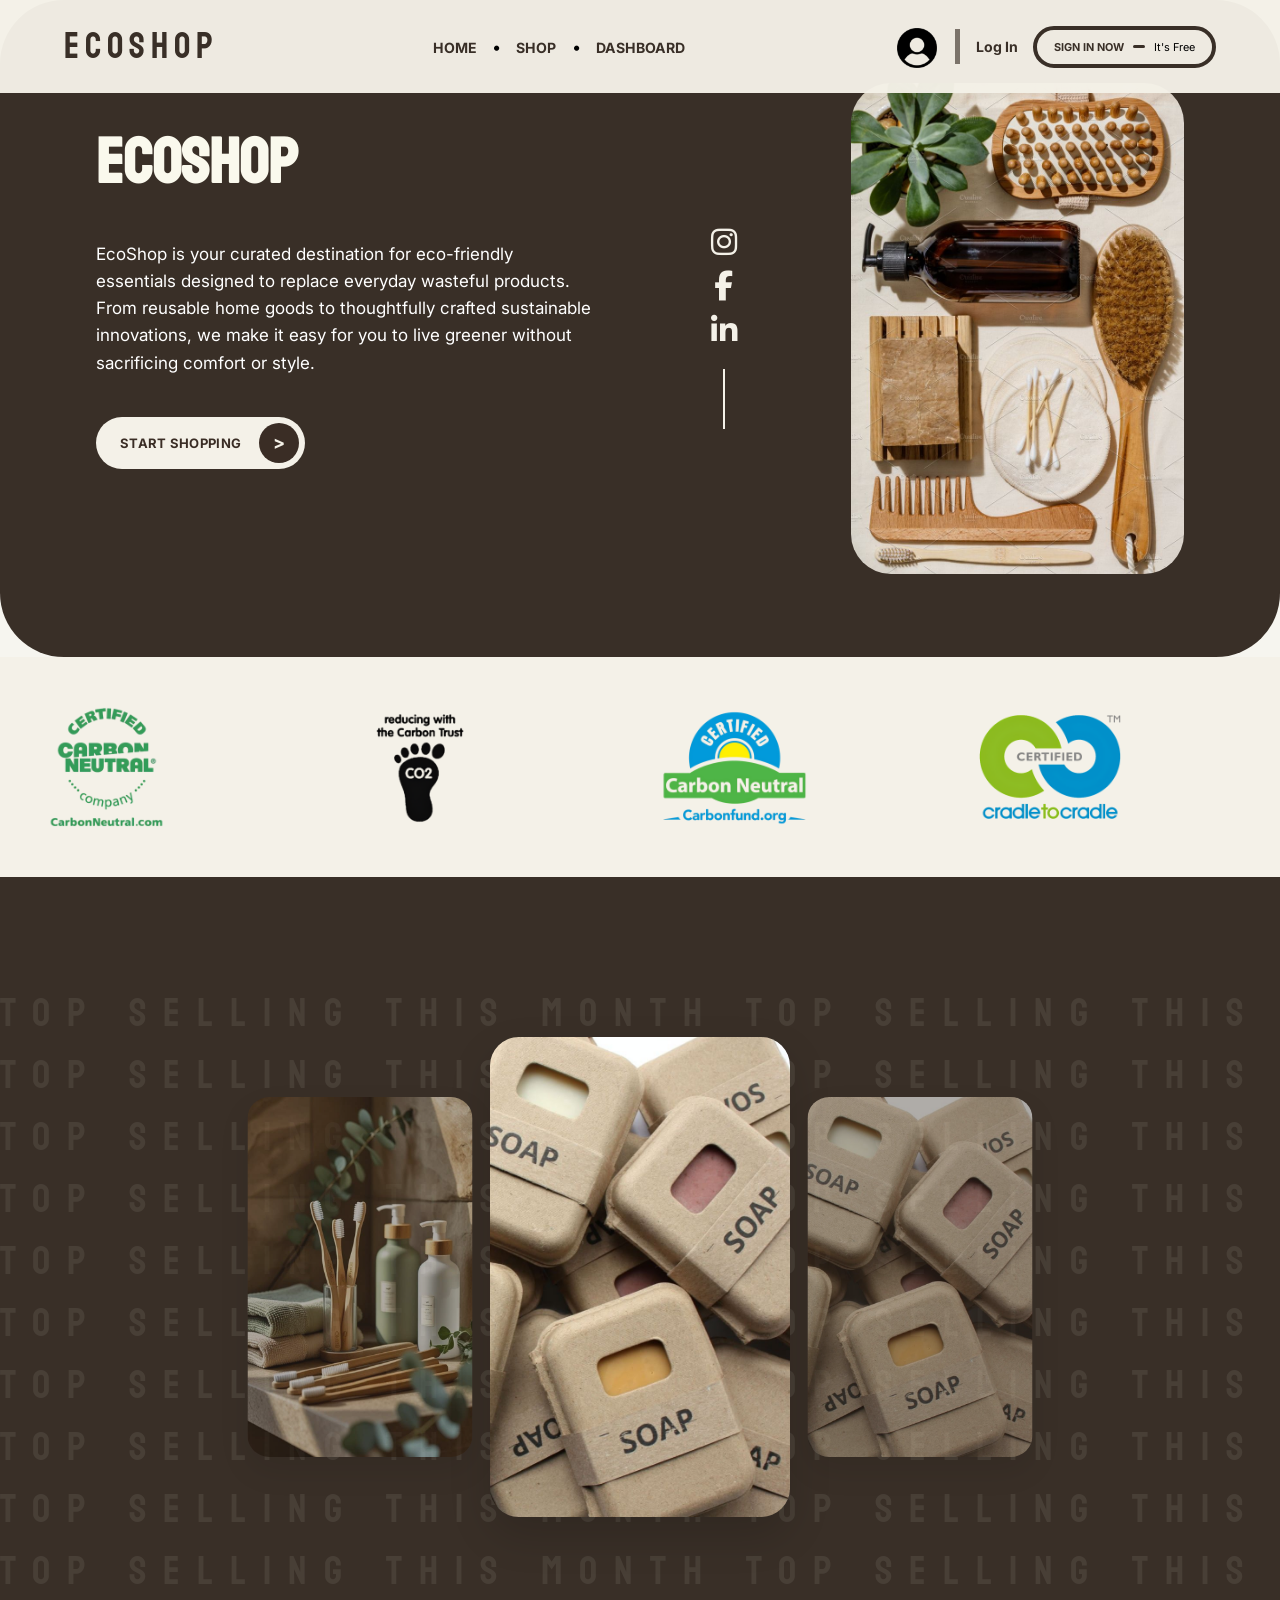
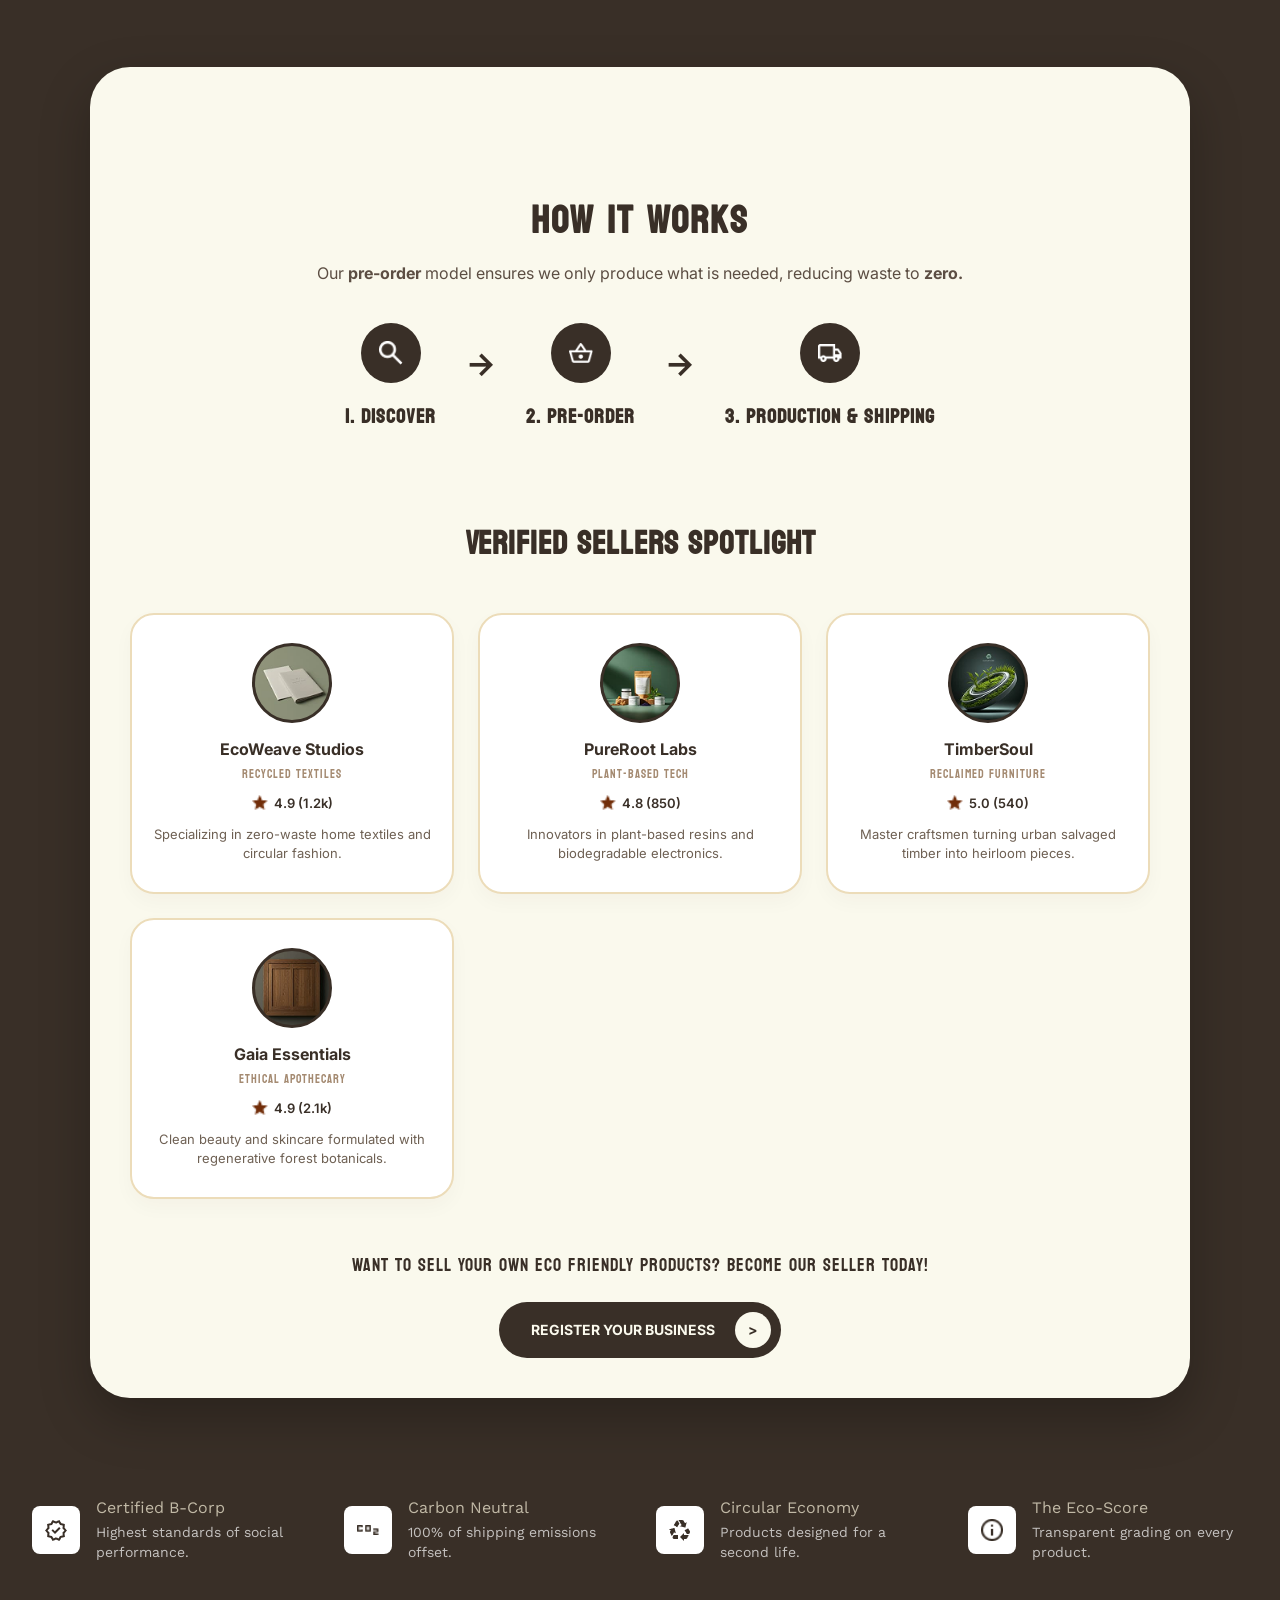
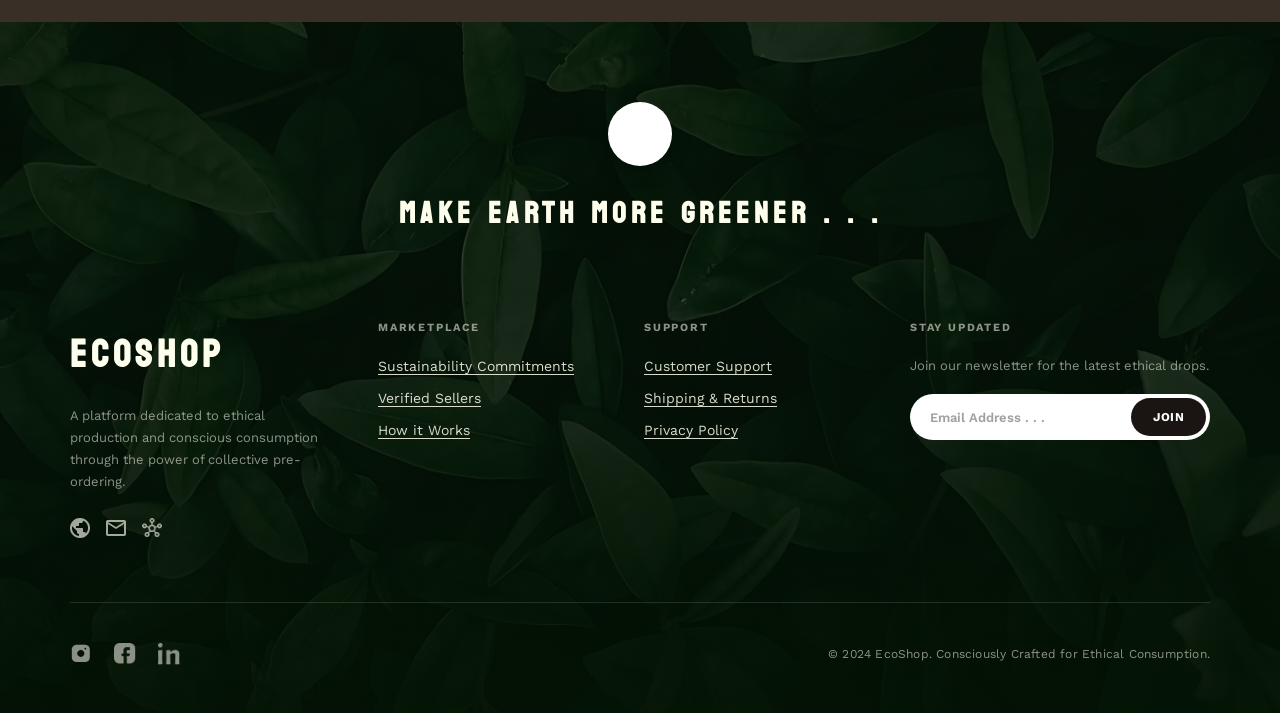
==== commit 15f2eadb: "Nav bar and sidebar resposive" ====
--- a/index.html
+++ b/index.html
@@ -11,11 +11,14 @@
     <link rel="preconnect" href="https://fonts.googleapis.com">
     <link rel="preconnect" href="https://fonts.gstatic.com" crossorigin>
     <link href="https://fonts.googleapis.com/css2?family=Inter:wght@400;500;600;700&family=Koulen&family=Manrope:wght@400;500;600;700&display=swap" rel="stylesheet">
+    <link rel="stylesheet" href="https://cdnjs.cloudflare.com/ajax/libs/font-awesome/6.4.0/css/all.min.css">
 
 </head>
 <body>
     <script src="navbar-scroll.js" defer></script>
     <nav class="top-navbar">
+        <button class="hamburger-btn" id="index-hamburger" aria-label="Open menu">&#9776;</button>
+
         <div class="logo">ECOSHOP</div>
 
         <ul class="menu">
@@ -43,7 +46,34 @@
         </div>
     </nav>
 
-    <section class="hero">
+    <!-- Mobile navigation drawer -->
+    <div class="mobile-nav-overlay" id="index-overlay"></div>
+    <div class="mobile-nav-drawer" id="index-drawer">
+        <button class="mobile-nav-close" id="index-drawer-close">&#10005;</button>
+        <ul class="mobile-nav-links">
+            <li><a href="index.html">HOME</a></li>
+            <li><a href="catalog.html">SHOP</a></li>
+            <li><a href="dashboard.html">DASHBOARD</a></li>
+        </ul>
+        <div class="mobile-nav-footer">
+            <a href="Login.HTML" class="mobile-login-btn">Log In</a>
+            <a href="Register.HTML" class="mobile-signup-btn">SIGN IN NOW — It's Free</a>
+        </div>
+    </div>
+
+    <script>
+        (function() {
+            const hamburger = document.getElementById('index-hamburger');
+            const drawer    = document.getElementById('index-drawer');
+            const overlay   = document.getElementById('index-overlay');
+            const closeBtn  = document.getElementById('index-drawer-close');
+            function openDrawer()  { drawer.classList.add('open');    overlay.classList.add('visible');    document.body.style.overflow = 'hidden'; }
+            function closeDrawer() { drawer.classList.remove('open'); overlay.classList.remove('visible'); document.body.style.overflow = ''; }
+            hamburger.addEventListener('click', openDrawer);
+            closeBtn.addEventListener('click',  closeDrawer);
+            overlay.addEventListener('click',   closeDrawer);
+        })();
+    </script>
 
     <div class="hero-content">
         <div class="hero-left">
--- a/home.css
+++ b/home.css
@@ -4,8 +4,14 @@
     box-sizing: border-box;
 }
 
+/* ==================== ROOT VARIABLES ==================== */
+:root {
+    --nav-height: 68px;          /* approx height of .top-navbar — used by hero */
+    --hero-float: clamp(40px, 6.5vw, 100px); /* how far hero-left floats above card */
+}
+
 body {
-    background-color: #F4F1E8;
+    background-color: #f6f5ef;
     font-family: 'Inter', sans-serif;
     overflow-x: hidden;
 }
@@ -15,7 +21,7 @@
     display: flex;
     justify-content: space-between;
     align-items: center;
-    padding: 20px 93px 20px 93px;
+    padding: 14px clamp(16px, 5vw, 93px);   /* responsive side padding */
     background-color: rgba(244, 241, 232, 0.97);
     position: fixed;
     top: 0;
@@ -26,21 +32,144 @@
 }
 
 .top-navbar.scrolled {
-    background-color: #ffffff;
+    background-color: #f6f5ef;
     box-shadow: 0 2px 20px rgba(0, 0, 0, 0.09);
+}
+
+/* ── Hamburger button (hidden on desktop, shown on mobile) ── */
+.hamburger-btn {
+    display: none;
+    background: none;
+    border: none;
+    font-size: 26px;
+    line-height: 1;
+    cursor: pointer;
+    color: #392F27;
+    padding: 4px;
+    flex-shrink: 0;
+}
+
+/* ── Mobile nav overlay (dark backdrop) ── */
+.mobile-nav-overlay {
+    display: none;
+    position: fixed;
+    inset: 0;
+    background: rgba(0, 0, 0, 0.50);
+    z-index: 98;
+    transition: opacity 0.3s ease;
+}
+.mobile-nav-overlay.visible {
+    display: block;
+}
+
+/* ── Mobile nav drawer ── */
+.mobile-nav-drawer {
+    position: fixed;
+    top: 0;
+    left: 0;
+    width: min(300px, 85vw);   /* shrinks when zoomed in */
+    height: 100vh;
+    height: 100dvh;            /* dynamic — avoids iOS address-bar overflow */
+    background-color: #392F27;
+    color: #fff;
+    z-index: 99;
+    transform: translateX(-100%);
+    transition: transform 0.3s ease-in-out;
+    padding: 32px 28px;
+    overflow-y: auto;
+    display: flex;
+    flex-direction: column;
+}
+.mobile-nav-drawer.open {
+    transform: translateX(0);
+}
+
+.mobile-nav-close {
+    background: none;
+    border: none;
+    color: #fff;
+    font-size: 22px;
+    cursor: pointer;
+    align-self: flex-end;
+    margin-bottom: 32px;
+    padding: 4px;
+    line-height: 1;
+}
+
+.mobile-nav-links {
+    list-style: none;
+    padding: 0;
+    margin: 0 0 40px;
+}
+.mobile-nav-links li {
+    margin-bottom: 22px;
+}
+.mobile-nav-links li a {
+    color: #fff;
+    font-family: 'Inter', sans-serif;
+    font-size: 18px;
+    font-weight: 700;
+    letter-spacing: 1.5px;
+    text-transform: uppercase;
+    text-decoration: none;
+    transition: opacity 0.2s;
+}
+.mobile-nav-links li a:hover {
+    opacity: 0.7;
+}
+
+.mobile-nav-footer {
+    margin-top: auto;
+    display: flex;
+    flex-direction: column;
+    gap: 12px;
+}
+.mobile-login-btn {
+    display: block;
+    text-align: center;
+    color: #fff;
+    font-family: 'Inter', sans-serif;
+    font-size: 14px;
+    font-weight: 600;
+    text-decoration: none;
+    border: 2px solid rgba(255,255,255,0.50);
+    padding: 11px 20px;
+    border-radius: 40px;
+    transition: border-color 0.2s;
+}
+.mobile-login-btn:hover {
+    border-color: #fff;
+}
+.mobile-signup-btn {
+    display: block;
+    text-align: center;
+    color: #392F27;
+    background: #f6f5ef;
+    font-family: 'Inter', sans-serif;
+    font-size: 13px;
+    font-weight: 700;
+    text-decoration: none;
+    padding: 12px 20px;
+    border-radius: 40px;
+    transition: background 0.2s;
+}
+.mobile-signup-btn:hover {
+    background: #fff;
 }
 
 .logo {
     font-family: 'Koulen', sans-serif;
-    font-size: 36px;
-    letter-spacing: 13%;
+    font-size: clamp(22px, 2.8vw, 36px);   /* was: fixed 36px — now scales with viewport */
+    letter-spacing: clamp(2px, 0.7vw, 6px);
     color: #392F27;
+    white-space: nowrap;
+    flex-shrink: 0;
 }
 
 .menu {
     display: flex;
     align-items: center;
-    gap: 18px;
+    gap: clamp(8px, 1.2vw, 18px);   /* was: fixed 18px */
     list-style: none;
 }
 
@@ -48,8 +177,9 @@
     text-decoration: none;
     color: #392F27;
     font-family: 'Inter', sans-serif;
-    font-size: 16px;
+    font-size: clamp(12px, 1.1vw, 16px);   /* was: fixed 16px */
     font-weight: 600;
+    white-space: nowrap;
     position: relative;
     display: inline-block;
     transition: transform 0.2s ease;
@@ -77,13 +207,15 @@
 }
 
 .dot {
-    font-size: 20px;
+    font-size: clamp(14px, 1.3vw, 20px);   /* was: fixed 20px */
+    flex-shrink: 0;
 }
 
 .nav-right {
     display: flex;
     align-items: center;
-    gap: 18px;
+    gap: clamp(8px, 1.2vw, 18px);   /* was: fixed 18px */
+    flex-shrink: 0;
 }
 
 .user-icon img {
@@ -104,8 +236,9 @@
     text-decoration: none;
     color: #392F27;
     font-family: 'Inter', sans-serif;
-    font-size: 16px;
+    font-size: clamp(12px, 1.1vw, 16px);   /* was: fixed 16px */
     font-weight: 600;
+    white-space: nowrap;
     position: relative;
     display: inline-block;
     transition: transform 0.2s ease;
@@ -135,30 +268,32 @@
 .signup-container {
     display: flex;
     align-items: center;
-    gap: 10px;
+    gap: clamp(6px, 0.7vw, 10px);         /* was: fixed 10px */
     border: 4px solid #392F27;
     border-radius: 65.5px;
-    padding: 10px 20px;
+    padding: clamp(7px, 0.8vw, 10px) clamp(12px, 1.3vw, 20px);  /* was: fixed 10px 20px */
+    white-space: nowrap;
 }
 
 .signup-line {
-    width: 16px;
+    width: clamp(10px, 1vw, 16px);        /* was: fixed 16px */
     height: 3px;
     background-color: #392F27;
     border-radius: 999px;
+    flex-shrink: 0;
 }
 
 .signup-text {
     text-decoration: none;
     color: #392F27;
     font-family: 'Inter', sans-serif;
-    font-size: 13px;
+    font-size: clamp(10px, 0.85vw, 13px); /* was: fixed 13px */
     font-weight: 700;
 }
 
 .signup-container span {
     font-family: 'Inter', sans-serif;
-    font-size: 13px;
+    font-size: clamp(10px, 0.85vw, 13px); /* was: fixed 13px */
     font-weight: 400;
 }
 
@@ -168,24 +303,30 @@
 
 /* ==================== HERO SECTION ==================== */
 .hero {
-    padding: 20px 24px;
-    padding-top: 100px; 
+    /* 
+     * padding-top = navbar height + breathing room + float offset
+     * var(--hero-float) creates space above the card for the hero-left text to float into.
+     * This is coordinated with hero-left's margin-top below.
+     */
+    padding-top: calc(var(--nav-height) + var(--hero-float) + clamp(16px, 2vw, 32px));
+    padding-right: clamp(12px, 2.5vw, 24px);
+    padding-bottom: clamp(16px, 2vw, 20px);
+    padding-left: clamp(12px, 2.5vw, 24px);
 }
 
 .hero-content {
     background-color: #392F27;
-    border-radius: 74px;
+    border-radius: clamp(32px, 5vw, 74px);   /* scales with viewport */
     display: flex;
     justify-content: space-between;
     align-items: center;
-    padding-bottom: 96px;
-    padding-left: 103px;
-    padding-right: 99px;
-    padding-top: 96px;
-    width: 100%; /* Diubah agar menyesuaikan layar */
-    max-width: 1393px; /* Maksimal lebarnya agar tidak terlalu ditarik di monitor besar */
-    box-sizing: border-box; /* Memastikan padding tidak membuat elemen melebihi layar */
-    height: auto; /* Biarkan height otomatis, bukan fix 733px */
+    padding: clamp(48px, 6.5vw, 96px) clamp(32px, 7.5vw, 103px);
+    width: 100%;
+    max-width: 1393px;
+    margin: 0 auto;                           /* centre on wide screens */
+    box-sizing: border-box;
+    min-height: clamp(360px, 50vh, 580px);    /* stays tall enough at any zoom */
+    gap: 24px;
 }
 
 .hero-left {
@@ -193,7 +334,12 @@
     flex-direction: column;
     justify-content: center;
     position: relative;
-    top: -100px;
+    /*
+     * Pull the left column UP by var(--hero-float) so it "floats"
+     * into the space we reserved in hero's padding-top above.
+     * Uses the same variable → always coordinated, never overlaps navbar.
+     */
+    margin-top: calc(-1 * var(--hero-float));
 }
 
 .hero-left h1 {
@@ -208,9 +354,8 @@
     color: #FFFFFF;
     font-family: 'Inter', sans-serif;
     font-size: 17px;
-    line-height: normal;
+    line-height: 1.6;
     max-width: 500px;
-    max-height: 96px;
     margin-bottom: 40px;
 }
 
@@ -273,9 +418,12 @@
 }
 
 .hero-right img {
-    width: 367px;
-    height: 541px;
+    width: clamp(200px, 26vw, 367px);  /* scales with viewport */
+    height: auto;
+    aspect-ratio: 367 / 541;           /* maintains proportion */
     border-radius: 40px;
+    object-fit: cover;
+    display: block;
 }
 
 /* ==================== BRANDS SECTION ==================== */
@@ -687,15 +835,116 @@
 }
 
 /* ==================== MEDIA QUERIES (RESPONSIVE) ==================== */
+
+/* ── Tablet: 769px – 1100px ─────────────────────────────── */
+@media (max-width: 1100px) {
+    /* Hero */
+    .hero-left h1 { font-size: 52px; }
+    .social-media { display: none; }              /* hide the thin middle column */
+
+    /* Mid-nav: drop signup pill & divider before they overflow */
+    .signup-container { display: none; }
+    .divider { display: none; }
+}
+
+/* ── Mobile: ≤ 768px ─────────────────────────────────────── */
 @media (max-width: 768px) {
-    .slide-left { transform: translateX(-120px) scale(0.85); }
-    .slide-right { transform: translateX(120px) scale(0.85); }
-    .slide-item { width: 160px; height: 240px; }
-    .step-arrow { transform: rotate(90deg); margin: 10px 0; }
+
+    /* — Navbar — */
+    .hamburger-btn { display: block; }
+    .menu, .nav-right { display: none; }
+
+    /* — Hero — */
+    .hero {
+        /* On mobile the float effect is removed — card stacks normally below navbar */
+        padding-top: calc(var(--nav-height) + clamp(16px, 4vw, 28px));
+        padding-right: 14px;
+        padding-bottom: 24px;
+        padding-left: 14px;
+    }
+
+    .hero-content {
+        flex-direction: column;          /* stack: text → image */
+        align-items: center;
+        text-align: center;
+        padding: 36px 24px 44px;
+        border-radius: 32px;
+        gap: 28px;
+        min-height: unset;               /* let content determine height on mobile */
+    }
+
+    .hero-left {
+        margin-top: 0;                   /* remove the float offset on mobile */
+        align-items: center;
+    }
+
+    .hero-left h1 {
+        font-size: 44px;
+        letter-spacing: 3px;
+    }
+
+    .hero-left p {
+        font-size: 15px;
+        max-width: 100%;
+        margin-bottom: 24px;
+    }
+
+    .social-media { display: none; }
+
+    .hero-right img {
+        width: min(260px, 70vw);         /* fill up to 70 % of screen width */
+        border-radius: 24px;
+    }
+
+    /* — Slider — */
+    .slider-container { height: 320px; margin-top: 60px; }
+    .slide-item       { width: 160px;  height: 240px; }
+    .slide-left       { transform: translateX(-120px) scale(0.85); }
+    .slide-right      { transform: translateX(120px)  scale(0.85); }
+
+    /* — How It Works — */
+    .step-arrow    { transform: rotate(90deg); margin: 10px 0; }
     .process-steps { flex-direction: column; gap: 10px; }
-    .main-content-card { margin: 0 20px; padding: 40px 10px; }
-    
-    .trust-grid {
-        grid-template-columns: repeat(2, 1fr); /* Penyesuaian trust badges di mobile */
-    }
+
+    /* — Main card — */
+    .main-content-card {
+        margin: 60px 14px 40px;          /* was: 150px auto — far too large */
+        padding: 32px 20px;
+        border-radius: 24px;
+    }
+
+    /* — Trust grid — */
+    .trust-grid    { grid-template-columns: repeat(2, 1fr); gap: 20px; }
+    .trust-badges  { padding: 32px 20px 40px; }
+}
+
+/* ── Small mobile: ≤ 480px ───────────────────────────────── */
+@media (max-width: 480px) {
+    .hero {
+        padding-top: calc(var(--nav-height) + 14px);
+        padding-right: 10px;
+        padding-left: 10px;
+        padding-bottom: 20px;
+    }
+
+    .hero-left { margin-top: 0; }
+
+    .hero-content {
+        padding: 28px 16px 36px;
+        border-radius: 20px;
+    }
+
+    .hero-left h1 {
+        font-size: 36px;
+        letter-spacing: 2px;
+    }
+
+    .hero-left p { font-size: 13px; }
+
+    .hero-right img { width: min(200px, 65vw); }
+
+    .shop-btn { width: 100%; justify-content: space-between; }
+
+    /* Trust: single column on very narrow screens */
+    .trust-grid { grid-template-columns: 1fr; }
 }
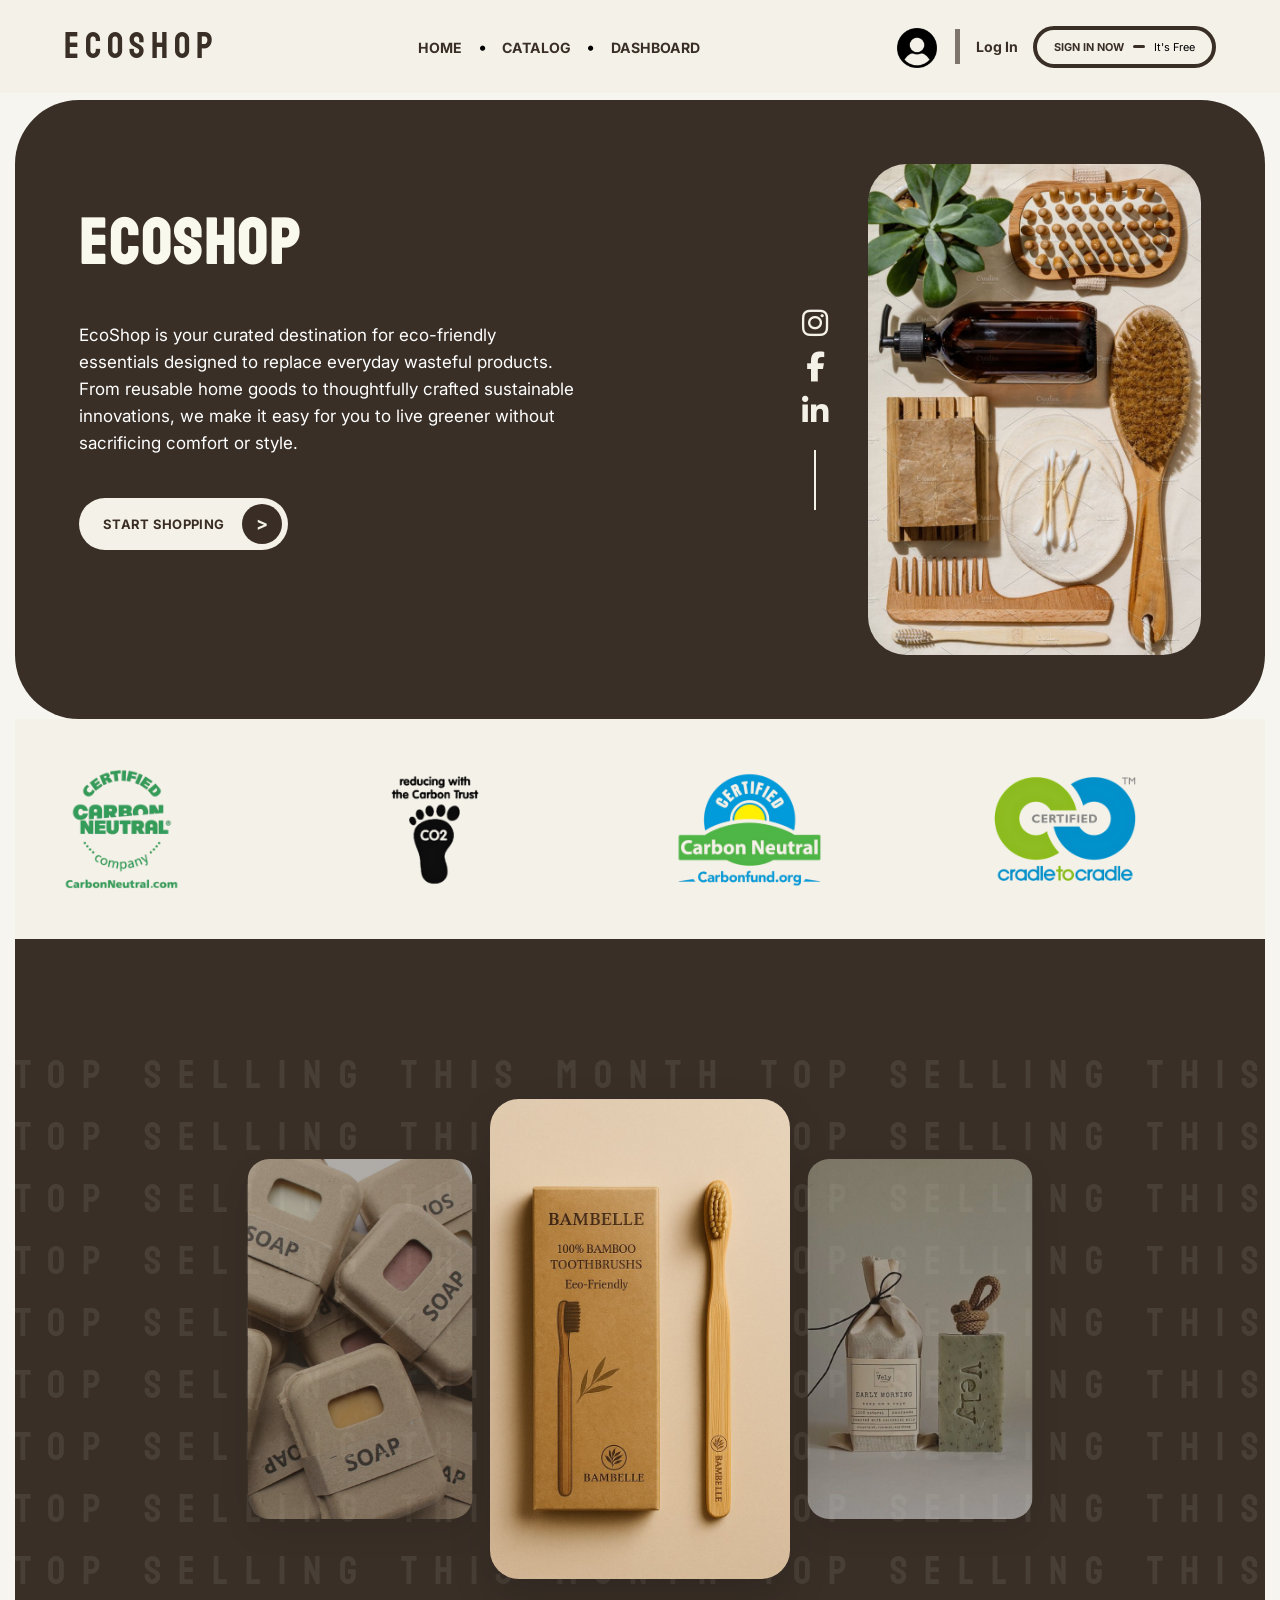
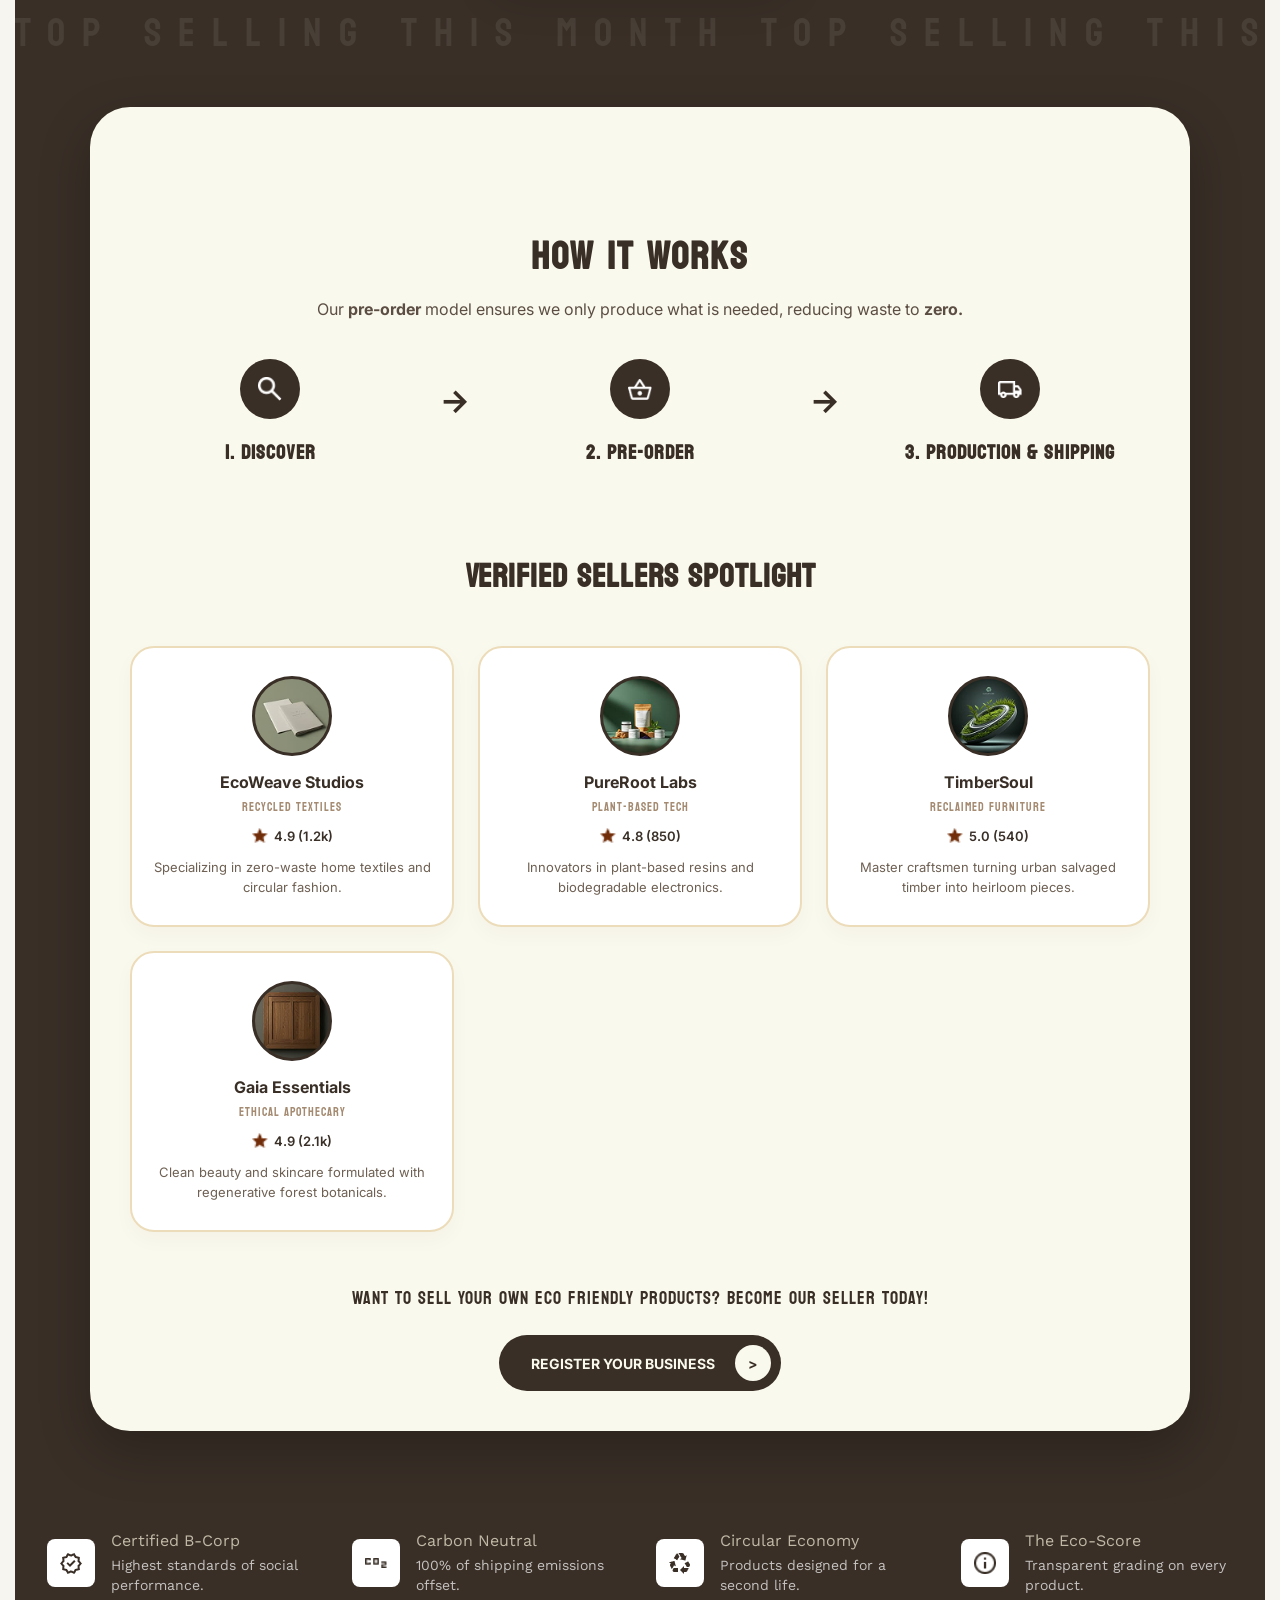
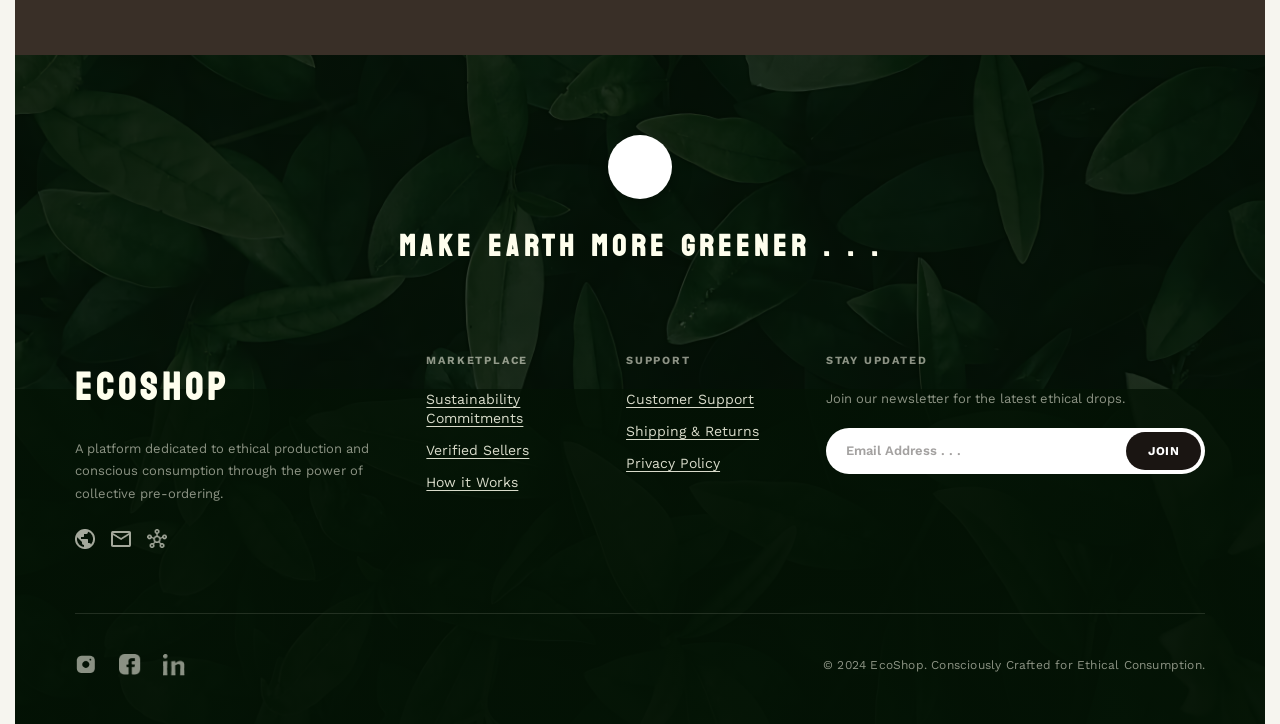
==== commit 696f90af: "Fixing some inconsitency" ====
--- a/index.html
+++ b/index.html
@@ -24,7 +24,7 @@
         <ul class="menu">
             <li><a href="index.html"><b>HOME</b></a></li>
             <li class="dot">•</li>
-            <li><a href="catalog.html"><b>SHOP</b></a></li>
+            <li><a href="catalog.html"><b>CATALOG</b></a></li>
             <li class="dot">•</li>
             <li><a href="dashboard.html"><b>DASHBOARD</b></a></li>
         </ul>
@@ -38,7 +38,7 @@
 
             <a href="Login.HTML" class="login"><b>Log In</b></a>
 
-            <div class="signup-container" href="Register.HTML">
+            <div class="signup-container">
                 <a href="Register.HTML" class="signup-text"><b>SIGN IN NOW</b></a>
                 <div class="signup-line"></div>
                 <span>It's Free</span>
@@ -52,7 +52,7 @@
         <button class="mobile-nav-close" id="index-drawer-close">&#10005;</button>
         <ul class="mobile-nav-links">
             <li><a href="index.html">HOME</a></li>
-            <li><a href="catalog.html">SHOP</a></li>
+            <li><a href="catalog.html">CATALOG</a></li>
             <li><a href="dashboard.html">DASHBOARD</a></li>
         </ul>
         <div class="mobile-nav-footer">
@@ -337,13 +337,13 @@
 
       <div class="footer-bottom-bar">
         <div class="bottom-socials">
-          <a href="#" aria-label="Instagram">
+          <a href="https://instagram.com" target="_blank" aria-label="Instagram">
             <img src="assets/Footer/Clip path group.png" alt="">
           </a>
-          <a href="#" aria-label="Facebook">
+          <a href="https://facebook.com" target="_blank" aria-label="Facebook">
             <img src="assets/Footer/Vector.png" alt="">
           </a>
-          <a href="#" aria-label="LinkedIn">
+          <a href="https://linkedin.com" target="_blank" aria-label="LinkedIn">
             <img src="assets/Footer/in.png" alt="">
           </a>
         </div>
--- a/home.css
+++ b/home.css
@@ -6,11 +6,14 @@
 
 /* ==================== ROOT VARIABLES ==================== */
 :root {
-    --nav-height: 68px;          /* approx height of .top-navbar — used by hero */
-    --hero-float: clamp(40px, 6.5vw, 100px); /* how far hero-left floats above card */
+    --nav-height: 68px;
+    --hero-float: clamp(40px, 6.5vw, 100px);
 }
 
 body {
+    padding-right: 15px;
+    padding-left: 15px;
+    padding-top: 100px;
     background-color: #f6f5ef;
     font-family: 'Inter', sans-serif;
     overflow-x: hidden;
@@ -21,7 +24,7 @@
     display: flex;
     justify-content: space-between;
     align-items: center;
-    padding: 14px clamp(16px, 5vw, 93px);   /* responsive side padding */
+    padding: 14px clamp(16px, 5vw, 93px);
     background-color: rgba(244, 241, 232, 0.97);
     position: fixed;
     top: 0;
@@ -36,7 +39,6 @@
     box-shadow: 0 2px 20px rgba(0, 0, 0, 0.09);
 }
 
-/* ── Hamburger button (hidden on desktop, shown on mobile) ── */
 .hamburger-btn {
     display: none;
     background: none;
@@ -49,7 +51,6 @@
     flex-shrink: 0;
 }
 
-/* ── Mobile nav overlay (dark backdrop) ── */
 .mobile-nav-overlay {
     display: none;
     position: fixed;
@@ -62,14 +63,13 @@
     display: block;
 }
 
-/* ── Mobile nav drawer ── */
 .mobile-nav-drawer {
     position: fixed;
     top: 0;
     left: 0;
-    width: min(300px, 85vw);   /* shrinks when zoomed in */
+    width: min(300px, 85vw);
     height: 100vh;
-    height: 100dvh;            /* dynamic — avoids iOS address-bar overflow */
+    height: 100dvh;
     background-color: #392F27;
     color: #fff;
     z-index: 99;
@@ -124,42 +124,35 @@
     flex-direction: column;
     gap: 12px;
 }
-.mobile-login-btn {
+
+.mobile-login-btn, .mobile-signup-btn {
     display: block;
     text-align: center;
+    font-family: 'Inter', sans-serif;
+    font-weight: 700;
+    text-decoration: none;
+    border-radius: 40px;
+    transition: all 0.2s;
+}
+.mobile-login-btn {
     color: #fff;
-    font-family: 'Inter', sans-serif;
     font-size: 14px;
-    font-weight: 600;
-    text-decoration: none;
     border: 2px solid rgba(255,255,255,0.50);
     padding: 11px 20px;
-    border-radius: 40px;
-    transition: border-color 0.2s;
-}
-.mobile-login-btn:hover {
-    border-color: #fff;
-}
+}
+.mobile-login-btn:hover { border-color: #fff; }
+
 .mobile-signup-btn {
-    display: block;
-    text-align: center;
     color: #392F27;
     background: #f6f5ef;
-    font-family: 'Inter', sans-serif;
     font-size: 13px;
-    font-weight: 700;
-    text-decoration: none;
     padding: 12px 20px;
-    border-radius: 40px;
-    transition: background 0.2s;
-}
-.mobile-signup-btn:hover {
-    background: #fff;
-}
+}
+.mobile-signup-btn:hover { background: #fff; }
 
 .logo {
     font-family: 'Koulen', sans-serif;
-    font-size: clamp(22px, 2.8vw, 36px);   /* was: fixed 36px — now scales with viewport */
+    font-size: clamp(22px, 2.8vw, 36px);
     letter-spacing: clamp(2px, 0.7vw, 6px);
     color: #392F27;
     white-space: nowrap;
@@ -169,15 +162,15 @@
 .menu {
     display: flex;
     align-items: center;
-    gap: clamp(8px, 1.2vw, 18px);   /* was: fixed 18px */
+    gap: clamp(8px, 1.2vw, 18px);
     list-style: none;
 }
 
-.menu a {
+.menu a, .login {
     text-decoration: none;
     color: #392F27;
     font-family: 'Inter', sans-serif;
-    font-size: clamp(12px, 1.1vw, 16px);   /* was: fixed 16px */
+    font-size: clamp(12px, 1.1vw, 16px);
     font-weight: 600;
     white-space: nowrap;
     position: relative;
@@ -185,11 +178,9 @@
     transition: transform 0.2s ease;
 }
 
-.menu a:hover {
-    transform: translateY(-2px);
-}
-
-.menu a::after {
+.menu a:hover, .login:hover { transform: translateY(-2px); }
+
+.menu a::after, .login::after {
     content: "";
     position: absolute;
     left: 0;
@@ -202,19 +193,17 @@
     transition: transform 0.2s ease;
 }
 
-.menu a:hover::after {
-    transform: scaleY(1) translateY(0);
-}
+.menu a:hover::after, .login:hover::after { transform: scaleY(1) translateY(0); }
 
 .dot {
-    font-size: clamp(14px, 1.3vw, 20px);   /* was: fixed 20px */
+    font-size: clamp(14px, 1.3vw, 20px);
     flex-shrink: 0;
 }
 
 .nav-right {
     display: flex;
     align-items: center;
-    gap: clamp(8px, 1.2vw, 18px);   /* was: fixed 18px */
+    gap: clamp(8px, 1.2vw, 18px);
     flex-shrink: 0;
 }
 
@@ -227,56 +216,25 @@
 
 .divider {
     width: 5px;
-    height: 35.06px;
+    height: 35px;
     background-color: #392F27;
     opacity: 63%;
 }
 
-.login {
-    text-decoration: none;
-    color: #392F27;
-    font-family: 'Inter', sans-serif;
-    font-size: clamp(12px, 1.1vw, 16px);   /* was: fixed 16px */
-    font-weight: 600;
-    white-space: nowrap;
-    position: relative;
-    display: inline-block;
-    transition: transform 0.2s ease;
-}
-
-.login:hover {
-    transform: translateY(-2px);
-}
-
-.login::after {
-    content: "";
-    position: absolute;
-    left: 0;
-    bottom: -4px;
-    width: 100%;
-    height: 2px;
-    background-color: #392F27;
-    transform: scaleY(0) translateY(4px);
-    transform-origin: bottom;
-    transition: transform 0.2s ease;
-}
-
-.login:hover::after {
-    transform: scaleY(1) translateY(0);
-}
-
 .signup-container {
     display: flex;
     align-items: center;
-    gap: clamp(6px, 0.7vw, 10px);         /* was: fixed 10px */
+    gap: clamp(6px, 0.7vw, 10px);
     border: 4px solid #392F27;
     border-radius: 65.5px;
-    padding: clamp(7px, 0.8vw, 10px) clamp(12px, 1.3vw, 20px);  /* was: fixed 10px 20px */
+    padding: clamp(7px, 0.8vw, 10px) clamp(12px, 1.3vw, 20px);
     white-space: nowrap;
-}
+    transition: transform 0.2s ease;
+}
+.signup-container:hover { transform: translateY(-1px); }
 
 .signup-line {
-    width: clamp(10px, 1vw, 16px);        /* was: fixed 16px */
+    width: clamp(10px, 1vw, 16px);
     height: 3px;
     background-color: #392F27;
     border-radius: 999px;
@@ -287,27 +245,17 @@
     text-decoration: none;
     color: #392F27;
     font-family: 'Inter', sans-serif;
-    font-size: clamp(10px, 0.85vw, 13px); /* was: fixed 13px */
+    font-size: clamp(10px, 0.85vw, 13px);
     font-weight: 700;
 }
-
 .signup-container span {
     font-family: 'Inter', sans-serif;
-    font-size: clamp(10px, 0.85vw, 13px); /* was: fixed 13px */
+    font-size: clamp(10px, 0.85vw, 13px);
     font-weight: 400;
-}
-
-.signup-container:hover {
-    transform: translateY(-1px);
 }
 
 /* ==================== HERO SECTION ==================== */
 .hero {
-    /* 
-     * padding-top = navbar height + breathing room + float offset
-     * var(--hero-float) creates space above the card for the hero-left text to float into.
-     * This is coordinated with hero-left's margin-top below.
-     */
     padding-top: calc(var(--nav-height) + var(--hero-float) + clamp(16px, 2vw, 32px));
     padding-right: clamp(12px, 2.5vw, 24px);
     padding-bottom: clamp(16px, 2vw, 20px);
@@ -316,17 +264,17 @@
 
 .hero-content {
     background-color: #392F27;
-    border-radius: clamp(32px, 5vw, 74px);   /* scales with viewport */
+    border-radius: clamp(32px, 5vw, 74px);
     display: flex;
     justify-content: space-between;
     align-items: center;
-    padding: clamp(48px, 6.5vw, 96px) clamp(32px, 7.5vw, 103px);
+    padding: clamp(40px, 5vw, 96px) clamp(24px, 5vw, 103px);
     width: 100%;
     max-width: 1393px;
-    margin: 0 auto;                           /* centre on wide screens */
+    margin: 0 auto;
     box-sizing: border-box;
-    min-height: clamp(360px, 50vh, 580px);    /* stays tall enough at any zoom */
-    gap: 24px;
+    min-height: clamp(360px, 50vh, 580px);
+    gap: clamp(20px, 4vw, 40px);
 }
 
 .hero-left {
@@ -334,18 +282,14 @@
     flex-direction: column;
     justify-content: center;
     position: relative;
-    /*
-     * Pull the left column UP by var(--hero-float) so it "floats"
-     * into the space we reserved in hero's padding-top above.
-     * Uses the same variable → always coordinated, never overlaps navbar.
-     */
     margin-top: calc(-1 * var(--hero-float));
+    flex: 1;
 }
 
 .hero-left h1 {
     font-family: 'Koulen', sans-serif;
-    font-size: 64px;
-    letter-spacing: 50%;
+    font-size: clamp(40px, 5vw, 64px);
+    letter-spacing: 3px;
     color: #FAF9ED;
     margin-bottom: 20px;
 }
@@ -353,7 +297,7 @@
 .hero-left p {
     color: #FFFFFF;
     font-family: 'Inter', sans-serif;
-    font-size: 17px;
+    font-size: clamp(14px, 1.5vw, 17px);
     line-height: 1.6;
     max-width: 500px;
     margin-bottom: 40px;
@@ -369,7 +313,9 @@
     gap: 18px;
     width: fit-content;
     cursor: pointer;
-}
+    transition: transform 0.3s ease; 
+}
+.shop-btn:hover { transform: translateY(-3px); }
 
 .shop-btn span {
     font-family: 'Inter', sans-serif;
@@ -377,11 +323,6 @@
     font-weight: 700;
     color: #3A2D25;
     letter-spacing: 0.3px;
-    transition: transform 10s ease; 
-}
-
-.shop-btn:hover {
-    transform: translateY(-3px);
 }
 
 .arrow-circle {
@@ -404,12 +345,7 @@
     align-items: center;
     gap: 14px;
 }
-
-.social-media i {
-    color: #F4F1E8;
-    font-size: 30px;
-}
-
+.social-media i { color: #F4F1E8; font-size: 30px; }
 .social-line {
     width: 2px;
     height: 60px;
@@ -418,10 +354,10 @@
 }
 
 .hero-right img {
-    width: clamp(200px, 26vw, 367px);  /* scales with viewport */
+    width: clamp(200px, 26vw, 367px);
     height: auto;
-    aspect-ratio: 367 / 541;           /* maintains proportion */
-    border-radius: 40px;
+    aspect-ratio: 367 / 541;
+    border-radius: clamp(24px, 3vw, 40px);
     object-fit: cover;
     display: block;
 }
@@ -431,37 +367,22 @@
     overflow: hidden;
     width: 100%;
     background: #F4F1E8;
-    padding: 50px 0;
-}
-
-.brands-wrapper {
-    overflow: hidden;
-}
-
+    padding: clamp(30px, 4vw, 50px) 0;
+}
+.brands-wrapper { overflow: hidden; }
 .brands-track {
     display: flex;
     align-items: center;
-    gap: 100px;
+    gap: clamp(50px, 8vw, 100px);
     width: max-content;
     animation: scrollLogo 20s linear infinite;
 }
-
-.brands-track img {
-    height: 120px;
-    flex-shrink: 0;
-}
-
-.logo-small {
-    transform: scale(1.5);
-}
+.brands-track img { height: clamp(80px, 10vw, 120px); flex-shrink: 0; }
+.logo-small { transform: scale(1.5); }
 
 @keyframes scrollLogo {
-    from {
-        transform: translateX(0);
-    }
-    to {
-        transform: translateX(-50%);
-    }
+    from { transform: translateX(0); }
+    to { transform: translateX(-50%); }
 }
 
 /* ==================== ECO WRAPPER & BACKGROUND TEXT ==================== */
@@ -470,7 +391,7 @@
     position: relative;
     width: 100%;
     overflow: hidden;
-    padding-top: 60px; /* Jarak untuk teks pattern */
+    padding-top: 60px;
 }
 
 .bg-text-pattern {
@@ -488,20 +409,21 @@
 
 .bg-text-pattern p {
     font-family: 'Koulen', sans-serif;
-    font-size: 40px; 
+    font-size: clamp(24px, 4vw, 40px); 
     color: rgba(250, 249, 237, 0.08); 
     margin: -10px 0; 
-    letter-spacing: 17px;
+    letter-spacing: clamp(8px, 1.5vw, 17px);
     white-space: nowrap;
 }
+
 /* ==================== MAIN OVERLAY CARD ==================== */
 .main-content-card {
     background-color: #faf9ed;
-    border-radius: 40px;
+    border-radius: clamp(24px, 4vw, 40px);
     width: 1100px;
     max-width: 90%; 
-    margin: 150px auto 60px auto; 
-    padding: 40px; 
+    margin: clamp(80px, 10vw, 150px) auto 60px auto; 
+    padding: clamp(20px, 4vw, 40px); 
     position: relative;
     z-index: 1;
     box-shadow: 0 20px 50px rgba(0,0,0,0.25);
@@ -510,22 +432,19 @@
 /* ==================== SLIDER CSS ==================== */
 .slider-container {
     position: relative;
-    height: 480px; /* <--- Tingkatkan tinggi untuk menampung item yang membesar (384px) */
+    height: clamp(340px, 50vw, 480px);
     display: flex;
     justify-content: center;
     align-items: center;
-    
-    margin-top: 100px; /* <--- Jarak atas dari teks pattern */
-    margin-bottom: 0; /* <--- Jarak ke kartu di bawah (0 karena kartu punya margin atas auto) */
-    
+    margin-top: clamp(60px, 8vw, 100px);
     perspective: 1000px;
     z-index: 5;
 }
 
 .slide-item {
     position: absolute;
-    width: 250px; /* Sedikit dilebarkan menyerupai mockup */
-    height: 400px; /* Ditinggikan menyerupai mockup */
+    width: clamp(180px, 25vw, 250px);
+    height: clamp(280px, 40vw, 400px);
     border-radius: 24px;
     overflow: hidden;
     transition: all 0.6s cubic-bezier(0.25, 1, 0.5, 1);
@@ -540,18 +459,19 @@
 
 .slide-active {
     transform: translateX(0) scale(1.2);
-    z-index: 5; /* Pastikan yang aktif paling depan */
+    z-index: 5;
     opacity: 1;
 }
 
+/* Menggunakan clamp agar translasi menyesuaikan ukuran layar tanpa keluar container */
 .slide-left {
-    transform: translateX(-280px) scale(0.9); /* Sedikit lebih lebar ke kiri */
+    transform: translateX(clamp(-280px, -28vw, -150px)) scale(0.9);
     z-index: 4;
     opacity: 0.6;
 }
 
 .slide-right {
-    transform: translateX(280px) scale(0.9); /* Sedikit lebih lebar ke kanan */
+    transform: translateX(clamp(150px, 28vw, 280px)) scale(0.9);
     z-index: 4;
     opacity: 0.6;
 }
@@ -562,32 +482,20 @@
     opacity: 0;
 }
 
-.slide-item {
-    position: absolute;
-    width: 250px;
-    height: 400px;
-    border-radius: 24px;
-    overflow: hidden;
-    /* Pastikan transisi ini ada di semua slide-item */
-    transition: all 0.6s cubic-bezier(0.25, 1, 0.5, 1);
-    box-shadow: 0 15px 35px rgba(0,0,0,0.15);
-}
-
 /* ==================== HOW IT WORKS ==================== */
 .how-it-works-container {
-    margin-top: 80px;
+    margin-top: clamp(40px, 6vw, 80px);
     margin-bottom: 60px;
 }
 
 .hiw-header {
-    padding-top: -1000px;
     text-align: center;
     margin-bottom: 40px;
 }
 
 .hiw-header h2 {
     font-family: 'Koulen', sans-serif;
-    font-size: 38px;
+    font-size: clamp(28px, 4vw, 38px);
     color: #392f27;
     letter-spacing: 2px;
     text-transform: uppercase;
@@ -595,7 +503,7 @@
 
 .hiw-sub {
     font-family: 'Inter', sans-serif;
-    font-size: 16px;
+    font-size: clamp(14px, 2vw, 16px);
     color: #5c4e43;
     margin-top: 8px;
 }
@@ -604,9 +512,9 @@
     display: flex;
     justify-content: center;
     align-items: center;
-    gap: 30px;
+    gap: clamp(15px, 3vw, 30px);
     margin-bottom: 60px;
-    flex-wrap: wrap;
+    flex-wrap: wrap; /* Menjaga agar elemen melipat rapi bila ruang sempit */
 }
 
 .step-item {
@@ -614,12 +522,14 @@
     display: flex;
     flex-direction: column;
     align-items: center;
+    flex: 1;
+    min-width: 150px;
 }
 
 .icon-circle {
     background: #392f27;
-    width: 60px;
-    height: 60px;
+    width: clamp(50px, 6vw, 60px);
+    height: clamp(50px, 6vw, 60px);
     border-radius: 50%;
     display: flex;
     align-items: center;
@@ -628,20 +538,20 @@
 }
 
 .icon-circle img {
-    width: 24px;
+    width: clamp(20px, 3vw, 24px);
     height: auto;
     filter: brightness(0) invert(1);
 }
 
 .step-item h4 {
     font-family: 'Koulen', sans-serif;
-    font-size: 20px;
+    font-size: clamp(16px, 2vw, 20px);
     color: #392f27;
     letter-spacing: 1px;
 }
 
 .step-arrow {
-    font-size: 32px;
+    font-size: clamp(20px, 3vw, 32px);
     color: #392f27;
     font-weight: bold;
     margin-bottom: 30px;
@@ -649,14 +559,14 @@
 
 /* ==================== VERIFIED SELLERS SPOTLIGHT ==================== */
 .sellers-spotlight {
-    margin-top: 80px;
+    margin-top: clamp(40px, 6vw, 80px);
     margin-bottom: 40px;
     text-align: center;
 }
 
 .sellers-spotlight h3 {
     font-family: 'Koulen', sans-serif;
-    font-size: 32px;
+    font-size: clamp(24px, 3vw, 32px);
     color: #392f27;
     letter-spacing: 1px;
     margin-bottom: 40px;
@@ -664,7 +574,8 @@
 
 .sellers-grid {
     display: grid;
-    grid-template-columns: repeat(auto-fit, minmax(260px, 1fr));
+    /* Dibuat auto-fit sehingga baris otomatis menyusut tanpa tumpah */
+    grid-template-columns: repeat(auto-fit, minmax(240px, 1fr));
     gap: 24px;
     max-width: 1200px;
     margin: 0 auto;
@@ -724,10 +635,7 @@
     margin-bottom: 14px;
 }
 
-.seller-rating img {
-    width: 16px;
-    height: 16px;
-}
+.seller-rating img { width: 16px; height: 16px; }
 
 .seller-desc {
     font-family: 'Inter', sans-serif;
@@ -737,13 +645,11 @@
 }
 
 /* ==================== CALL TO ACTION (CTA) ==================== */
-.register-cta-container {
-    text-align: center;
-}
+.register-cta-container { text-align: center; }
 
 .seller-cta {
     font-family: 'Koulen', sans-serif;
-    font-size: 18px;
+    font-size: clamp(16px, 2vw, 18px);
     color: #392f27;
     letter-spacing: 1px;
     margin-bottom: 20px;
@@ -765,9 +671,7 @@
     transition: transform 0.2s;
 }
 
-.btn-register-business:hover {
-    transform: translateY(-3px);
-}
+.btn-register-business:hover { transform: translateY(-3px); }
 
 .btn-icon {
     background: #faf9ed;
@@ -784,13 +688,14 @@
 /* ==================== TRUST BADGES ==================== */
 .trust-badges {
     background-color: #392f27;
-    padding: 40px 32px 60px 32px;
+    padding: clamp(30px, 4vw, 40px) clamp(16px, 3vw, 32px) 60px;
 }
 
 .trust-grid {
     display: grid;
-    grid-template-columns: repeat(4, 1fr);
-    gap: 32px;
+    /* Grid otomatis mengalir menyesuaikan ukuran layar */
+    grid-template-columns: repeat(auto-fit, minmax(220px, 1fr));
+    gap: clamp(20px, 3vw, 32px);
     max-width: 1440px;
     margin: 0 auto;
 }
@@ -812,10 +717,7 @@
     flex-shrink: 0;
 }
 
-.trust-icon img { 
-    width: 22px; 
-    height: auto; 
-}
+.trust-icon img { width: 22px; height: auto; }
 
 .trust-text h4 {
     font-family: "Work Sans", sans-serif;
@@ -838,25 +740,21 @@
 
 /* ── Tablet: 769px – 1100px ─────────────────────────────── */
 @media (max-width: 1100px) {
-    /* Hero */
-    .hero-left h1 { font-size: 52px; }
-    .social-media { display: none; }              /* hide the thin middle column */
-
-    /* Mid-nav: drop signup pill & divider before they overflow */
+    .social-media { display: none; } 
     .signup-container { display: none; }
     .divider { display: none; }
+    
+    /* Process steps arrow direction adjustment for smaller tablets */
+    .step-arrow { transform: rotate(90deg); margin: 10px 0; }
+    .process-steps { flex-direction: column; gap: 20px; }
 }
 
 /* ── Mobile: ≤ 768px ─────────────────────────────────────── */
 @media (max-width: 768px) {
-
-    /* — Navbar — */
     .hamburger-btn { display: block; }
     .menu, .nav-right { display: none; }
 
-    /* — Hero — */
     .hero {
-        /* On mobile the float effect is removed — card stacks normally below navbar */
         padding-top: calc(var(--nav-height) + clamp(16px, 4vw, 28px));
         padding-right: 14px;
         padding-bottom: 24px;
@@ -864,61 +762,40 @@
     }
 
     .hero-content {
-        flex-direction: column;          /* stack: text → image */
+        flex-direction: column;
         align-items: center;
         text-align: center;
         padding: 36px 24px 44px;
         border-radius: 32px;
         gap: 28px;
-        min-height: unset;               /* let content determine height on mobile */
+        min-height: unset;
     }
 
     .hero-left {
-        margin-top: 0;                   /* remove the float offset on mobile */
+        margin-top: 0;
         align-items: center;
     }
 
-    .hero-left h1 {
-        font-size: 44px;
-        letter-spacing: 3px;
-    }
-
+    .hero-left h1 { letter-spacing: 3px; }
     .hero-left p {
         font-size: 15px;
         max-width: 100%;
         margin-bottom: 24px;
     }
 
-    .social-media { display: none; }
-
     .hero-right img {
-        width: min(260px, 70vw);         /* fill up to 70 % of screen width */
+        width: min(280px, 80vw);
         border-radius: 24px;
     }
 
-    /* — Slider — */
-    .slider-container { height: 320px; margin-top: 60px; }
-    .slide-item       { width: 160px;  height: 240px; }
-    .slide-left       { transform: translateX(-120px) scale(0.85); }
-    .slide-right      { transform: translateX(120px)  scale(0.85); }
-
-    /* — How It Works — */
-    .step-arrow    { transform: rotate(90deg); margin: 10px 0; }
-    .process-steps { flex-direction: column; gap: 10px; }
-
-    /* — Main card — */
     .main-content-card {
-        margin: 60px 14px 40px;          /* was: 150px auto — far too large */
+        margin: 60px 14px 40px;
         padding: 32px 20px;
         border-radius: 24px;
     }
-
-    /* — Trust grid — */
-    .trust-grid    { grid-template-columns: repeat(2, 1fr); gap: 20px; }
-    .trust-badges  { padding: 32px 20px 40px; }
-}
-
-/* ── Small mobile: ≤ 480px ───────────────────────────────── */
+}
+
+/* ── Small mobile: ≤ 480px (Untuk berjaga-jaga) ────────── */
 @media (max-width: 480px) {
     .hero {
         padding-top: calc(var(--nav-height) + 14px);
@@ -927,24 +804,12 @@
         padding-bottom: 20px;
     }
 
-    .hero-left { margin-top: 0; }
-
     .hero-content {
         padding: 28px 16px 36px;
         border-radius: 20px;
     }
 
-    .hero-left h1 {
-        font-size: 36px;
-        letter-spacing: 2px;
-    }
-
-    .hero-left p { font-size: 13px; }
-
-    .hero-right img { width: min(200px, 65vw); }
-
+    .hero-left h1 { letter-spacing: 2px; }
     .shop-btn { width: 100%; justify-content: space-between; }
-
-    /* Trust: single column on very narrow screens */
     .trust-grid { grid-template-columns: 1fr; }
 }
--- a/footer.css
+++ b/footer.css
@@ -1,359 +1,307 @@
 @import url("https://fonts.googleapis.com/css2?family=Koulen&family=Work+Sans:wght@400;500;600;700&display=swap");
 
 :root {
-  --footer-bg:      #031204;
-  --footer-text:    #fefeed;
-  --footer-muted:   rgba(254, 254, 237, 0.55);
-  --footer-divider: rgba(254, 254, 237, 0.12);
-  --font-brand:     "Koulen", serif;
-  --font-footer:    "Work Sans", sans-serif;
+    --footer-bg:      #031204;
+    --footer-text:    #fefeed;
+    --footer-muted:   rgba(254, 254, 237, 0.55);
+    --footer-divider: rgba(254, 254, 237, 0.12);
+    --font-brand:     "Koulen", serif;
+    --font-footer:    "Work Sans", sans-serif;
 }
 
 .main-footer {
-  position: relative;
-  background-color: var(--footer-bg);
-  background-image: url('assets/AssetFolderHCI-Lec/Обои_imgupscaler.ai_Enhancer_2K.png');
-  color: var(--footer-text);
-  font-family: var(--font-footer);
-  padding: 80px 60px 48px;
-  margin-top: 0;
-  display: flex;
-  flex-direction: column;
-  align-items: center;
-  overflow: hidden;
-  background-size: cover; 
-  background-position: center;
+    position: relative;
+    background-color: var(--footer-bg);
+    background-image: url('assets/AssetFolderHCI-Lec/Обои_imgupscaler.ai_Enhancer_2K.png');
+    color: var(--footer-text);
+    font-family: var(--font-footer);
+    /* Fluid padding: Otomatis menyesuaikan antara layar besar dan kecil */
+    padding: clamp(48px, 8vw, 80px) clamp(20px, 5vw, 60px) clamp(32px, 5vw, 48px);
+    margin-top: 0;
+    display: flex;
+    flex-direction: column;
+    align-items: center;
+    overflow: hidden;
+    background-size: cover; 
+    background-position: center;
 }
 
 .main-footer::after {
-  content: "";
-  position: absolute;
-  inset: 0;
-  background: linear-gradient(
-    180deg,
-    rgba(3, 18, 4, 0.75) 50%,
-    rgba(3, 18, 4, 0.95) 100%
-  );
-  z-index: 1;
+    content: "";
+    position: absolute;
+    inset: 0;
+    background: linear-gradient(
+        180deg,
+        rgba(3, 18, 4, 0.75) 50%,
+        rgba(3, 18, 4, 0.95) 100px /* Sedikit diperbaiki agar gradasi lebih halus di layar panjang */
+    );
+    z-index: 1;
 }
 
 .main-footer > * {
-  position: relative;
-  z-index: 2;
+    position: relative;
+    z-index: 2;
 }
 
 .footer-top-header {
-  text-align: center;
-  margin-bottom: 80px;
+    text-align: center;
+    margin-bottom: clamp(40px, 8vw, 80px);
 }
 
 .footer-badge {
-  width: 64px;
-  height: 64px;
-  background-color: #ffffff;
-  border-radius: 50%;
-  display: flex;
-  align-items: center;
-  justify-content: center;
-  margin: 0 auto 20px;
-  box-shadow: 0 4px 20px rgba(0, 0, 0, 0.3);
+    width: clamp(50px, 6vw, 64px);
+    height: clamp(50px, 6vw, 64px);
+    background-color: #ffffff;
+    border-radius: 50%;
+    display: flex;
+    align-items: center;
+    justify-content: center;
+    margin: 0 auto 20px;
+    box-shadow: 0 4px 20px rgba(0, 0, 0, 0.3);
 }
 
 .footer-badge svg {
-  width: 34px;
-  height: 34px;
+    width: clamp(26px, 4vw, 34px);
+    height: clamp(26px, 4vw, 34px);
 }
 
 .footer-tagline {
-  font-family: var(--font-brand);
-  font-size: 30px;
-  letter-spacing: 5px;
-  color: var(--footer-text);
-  margin: 0;
-}
-
+    font-family: var(--font-brand);
+    font-size: clamp(20px, 4vw, 30px);
+    letter-spacing: clamp(2px, 1vw, 5px);
+    color: var(--footer-text);
+    margin: 0;
+}
+
+/* Menggunakan CSS Grid murni sebagai pengganti Flexbox campuran */
 .footer-columns {
-  display: flex;
-  width: 100%;
-  max-width: 1140px;
-  justify-content: space-between;
-  flex-wrap: wrap;
-  gap: 48px;
-  margin-bottom: 64px;
-}
-
-.footer-brand {
-  flex: 0 0 260px;
+    display: grid;
+    grid-template-columns: 2fr 1fr 1fr 2.5fr; /* Desain standar Desktop */
+    width: 100%;
+    max-width: 1140px;
+    gap: clamp(30px, 4vw, 48px);
+    margin-bottom: clamp(40px, 6vw, 64px);
 }
 
 .footer-brand-name {
-  font-family: var(--font-brand);
-  font-size: 38px;
-  letter-spacing: 5px;
-  margin-bottom: 16px;
-  color: var(--footer-text);
+    font-family: var(--font-brand);
+    font-size: clamp(30px, 4vw, 38px);
+    letter-spacing: 5px;
+    margin-bottom: 16px;
+    color: var(--footer-text);
 }
 
 .footer-brand p {
-  font-size: 13px;
-  line-height: 1.7;
-  color: var(--footer-muted);
-  margin-bottom: 24px;
-  max-width: 260px;
+    font-size: 13px;
+    line-height: 1.7;
+    color: var(--footer-muted);
+    margin-bottom: 24px;
+    max-width: 100%;
 }
 
 .brand-socials {
-  display: flex;
-  gap: 16px;
-  align-items: center;
+    display: flex;
+    gap: 16px;
+    align-items: center;
 }
 
 .brand-socials a {
-  display: flex;
-  align-items: center;
-  justify-content: center;
-  opacity: 0.65;
-  transition: opacity 0.2s;
-  text-decoration: none;
-}
-
-.brand-socials a:hover {
-  opacity: 1;
-}
+    display: flex;
+    align-items: center;
+    justify-content: center;
+    opacity: 0.65;
+    transition: opacity 0.2s;
+    text-decoration: none;
+}
+
+.brand-socials a:hover { opacity: 1; }
 
 .brand-socials svg,
 .brand-socials img {
-  width: 20px;
-  height: 20px;
-  fill: var(--footer-text);
-  object-fit: contain;
-}
-
-.main-footer .nav-column {
-  flex: 1;
-  min-width: 160px;
-}
-
-.main-footer .nav-column h3 {
-  font-size: 11px;
-  font-weight: 700;
-  letter-spacing: 1.8px;
-  text-transform: uppercase;
-  color: var(--footer-muted);
-  margin-bottom: 22px;
+    width: 20px;
+    height: 20px;
+    fill: var(--footer-text);
+    object-fit: contain;
+}
+
+.main-footer .nav-column h3,
+.footer-newsletter h3 {
+    font-size: 11px;
+    font-weight: 700;
+    letter-spacing: 1.8px;
+    text-transform: uppercase;
+    color: var(--footer-muted);
+    margin-bottom: 22px;
 }
 
 .main-footer .nav-column ul {
-  list-style: none;
-  padding: 0;
-  margin: 0;
-  display: flex;
-  flex-direction: column;
-  gap: 13px;
+    list-style: none;
+    padding: 0;
+    margin: 0;
+    display: flex;
+    flex-direction: column;
+    gap: 13px;
 }
 
 .main-footer .nav-column a {
-  font-size: 14px;
-  color: var(--footer-text);
-  text-decoration: underline;
-  text-underline-offset: 3px;
-  opacity: 0.85;
-  transition: opacity 0.2s;
-}
-
-.main-footer .nav-column a:hover {
-  opacity: 1;
-}
-
-.footer-newsletter {
-  flex: 0 0 300px;
-}
-
-.footer-newsletter h3 {
-  font-size: 11px;
-  font-weight: 700;
-  letter-spacing: 1.8px;
-  text-transform: uppercase;
-  color: var(--footer-muted);
-  margin-bottom: 22px;
-}
+    font-size: 14px;
+    color: var(--footer-text);
+    text-decoration: underline;
+    text-underline-offset: 3px;
+    opacity: 0.85;
+    transition: opacity 0.2s;
+}
+
+.main-footer .nav-column a:hover { opacity: 1; }
 
 .footer-newsletter p {
-  font-size: 13px;
-  color: var(--footer-muted);
-  margin-bottom: 18px;
-  line-height: 1.55;
-}
-
-/* Scoped to avoid conflict with global.css .newsletter-form */
+    font-size: 13px;
+    color: var(--footer-muted);
+    margin-bottom: 18px;
+    line-height: 1.55;
+}
+
+/* Konfigurasi Form Berlangganan (Pill Shape) */
 .main-footer .newsletter-form {
-  display: flex;
-  background-color: #ffffff;
-  border-radius: 999px;
-  padding: 4px 4px 4px 20px;
-  width: 100%;
-  max-width: 340px;
-  gap: 6px;
+    display: flex;
+    background-color: #ffffff;
+    border-radius: 999px;
+    padding: 4px 4px 4px 20px;
+    width: 100%;
+    max-width: 400px;
+    gap: 6px;
 }
 
 .main-footer .newsletter-form input {
-  flex: 1;
-  background: none;
-  border: none;
-  color: #1a1512;
-  font-size: 13px;
-  font-weight: 600;
-  font-family: var(--font-footer);
-  outline: none;
-  min-width: 0;
+    flex: 1;
+    background: none;
+    border: none;
+    color: #1a1512;
+    font-size: 13px;
+    font-weight: 600;
+    font-family: var(--font-footer);
+    outline: none;
+    min-width: 0;
 }
 
 .main-footer .newsletter-form input::placeholder {
-  color: rgba(26, 21, 18, 0.4);
+    color: rgba(26, 21, 18, 0.4);
 }
 
 .main-footer .newsletter-form button {
-  background-color: #1a1512;
-  color: #ffffff;
-  border: none;
-  border-radius: 999px;
-  padding: 0 22px;
-  font-size: 12px;
-  font-weight: 700;
-  font-family: var(--font-footer);
-  letter-spacing: 0.5px;
-  cursor: pointer;
-  height: 38px;
-  white-space: nowrap;
-  transition: background-color 0.2s;
+    background-color: #1a1512;
+    color: #ffffff;
+    border: none;
+    border-radius: 999px;
+    padding: 0 22px;
+    font-size: 12px;
+    font-weight: 700;
+    font-family: var(--font-footer);
+    letter-spacing: 0.5px;
+    cursor: pointer;
+    height: 38px;
+    white-space: nowrap;
+    transition: background-color 0.2s;
 }
 
 .main-footer .newsletter-form button:hover {
-  background-color: #2c221a;
+    background-color: #2c221a;
 }
 
 .footer-divider {
-  width: 100%;
-  max-width: 1140px;
-  border: none;
-  height: 1px;
-  background-color: var(--footer-divider);
-  margin: 0 0 40px;
+    width: 100%;
+    max-width: 1140px;
+    border: none;
+    height: 1px;
+    background-color: var(--footer-divider);
+    margin: 0 0 clamp(20px, 4vw, 40px);
 }
 
 .footer-bottom-bar {
-  display: flex;
-  width: 100%;
-  max-width: 1140px;
-  justify-content: space-between;
-  align-items: center;
-  flex-wrap: wrap;
-  gap: 16px;
-}
-
-.bottom-socials {
-  display: flex;
-  gap: 22px;
-  align-items: center;
-}
+    display: flex;
+    width: 100%;
+    max-width: 1140px;
+    justify-content: space-between;
+    align-items: center;
+    flex-wrap: wrap;
+    gap: 16px;
+}
+
+.bottom-socials { display: flex; gap: 22px; align-items: center; }
 
 .bottom-socials a {
-  opacity: 0.55;
-  display: flex;
-  align-items: center;
-  transition: opacity 0.2s;
-  text-decoration: none;
-}
-
-.bottom-socials a:hover {
-  opacity: 1;
-}
-
-.bottom-socials svg,
-.bottom-socials img {
-  width: 22px;
-  height: 22px;
-  fill: var(--footer-text);
-  object-fit: contain;
+    opacity: 0.55; display: flex; align-items: center; transition: opacity 0.2s; text-decoration: none;
+}
+.bottom-socials a:hover { opacity: 1; }
+
+.bottom-socials svg, .bottom-socials img {
+    width: 22px; height: 22px; fill: var(--footer-text); object-fit: contain;
 }
 
 .copyright-text {
-  font-size: 12px;
-  color: var(--footer-muted);
-  letter-spacing: 0.2px;
-}
-
-/* ── Responsive ─────────────────────────────────────────── */
+    font-size: 12px; color: var(--footer-muted); letter-spacing: 0.2px; text-align: center;
+}
+
+/* ── RESPONSIVE MEDIA QUERIES ─────────────────────────────────────────── */
+
+/* Tablet & Layar Menengah (768px - 1024px) */
 @media (max-width: 1024px) {
-  .footer-columns {
-    gap: 36px;
-  }
-
-  .footer-bottom-bar {
-    flex-direction: column-reverse;
-    align-items: center;
-    text-align: center;
-  }
-
-  .footer-newsletter,
-  .footer-brand {
-    flex: 1 1 100%;
-  }
-}
-
-/* 540px–768px: 2-column grid
-   Brand + newsletter span full width; nav columns sit side-by-side */
-@media (min-width: 540px) and (max-width: 768px) {
-  .main-footer {
-    padding: 60px 28px 40px; /* Reduce the 60px side padding down from 80px */
-  }
-
-  .footer-columns {
-    display: grid;
-    grid-template-columns: 1fr 1fr;
-    gap: 28px;
-  }
-
-  /* Bug fix: footer-brand was not full-width, leaving an orphan empty cell */
-  .footer-brand {
-    flex: none;
-    grid-column: 1 / -1;
-  }
-
-  /* Newsletter stays full-width at the bottom */
-  .footer-newsletter {
-    flex: none;
-    grid-column: 1 / -1;
-  }
-
-  /* Allow form to fill the full grid width */
-  .main-footer .newsletter-form {
-    max-width: 100%;
-  }
-
-  .footer-tagline {
-    font-size: 24px;
-    letter-spacing: 3px;
-  }
-}
-
-/* Bug fix: was max-width: 540px — overlapped with the min-width: 540px rule above.
-   At exactly 540px, the later single-column rule was winning and killing the grid.
-   Corrected to max-width: 539px so breakpoints no longer overlap. */
+    .footer-columns {
+        grid-template-columns: 1fr 1fr; /* Jadi 2 Kolom */
+    }
+    
+    /* Brand & Newsletter mengambil lebar penuh di atas dan di bawah menu Nav */
+    .footer-brand {
+        grid-column: 1 / -1; 
+        text-align: center;
+    }
+    .footer-brand p { margin: 0 auto 24px; } /* Menengahkan paragraf */
+    .brand-socials { justify-content: center; }
+    
+    .footer-newsletter {
+        grid-column: 1 / -1; 
+        text-align: center;
+    }
+    .main-footer .newsletter-form { margin: 0 auto; } /* Menengahkan input email */
+}
+
+/* Tablet Kecil & Mobile (Di bawah 768px) */
+@media (max-width: 767px) {
+    .footer-bottom-bar {
+        flex-direction: column-reverse; /* Hak cipta di bawah, sosial media di atas */
+        justify-content: center;
+    }
+}
+
+/* Smartphone (Di bawah 540px) */
 @media (max-width: 539px) {
-  .main-footer {
-    padding: 48px 20px 32px;
-  }
-  .footer-tagline {
-    font-size: 20px;
-    letter-spacing: 2px;
-  }
-  .footer-top-header { margin-bottom: 48px; }
-  .footer-columns {
-    flex-direction: column;
-    gap: 28px;
-  }
-  .footer-brand, .footer-newsletter { flex: none; width: 100%; }
-  .main-footer .newsletter-form { max-width: 100%; }
-  .footer-brand-name { font-size: 30px; }
-}
+    .footer-columns {
+        grid-template-columns: 1fr; /* Jadi 1 Kolom berderet vertikal */
+        text-align: center;
+    }
+
+    .main-footer .nav-column ul {
+        align-items: center; /* Menengahkan menu tautan */
+    }
+
+    /* Ubah bentuk pil menjadi bertumpuk jika layar terlalu sempit */
+    .main-footer .newsletter-form {
+        flex-direction: column;
+        border-radius: 20px; /* Hilangkan bentuk pil melengkung ekstrim */
+        padding: 6px;
+        background-color: transparent; /* Background dipindah ke input */
+    }
+
+    .main-footer .newsletter-form input {
+        background-color: #ffffff;
+        border-radius: 20px;
+        padding: 12px 20px;
+        text-align: center;
+    }
+
+    .main-footer .newsletter-form button {
+        border-radius: 20px;
+        width: 100%;
+        height: 44px; /* Tombol lebih besar untuk ditekan jari */
+    }
+}
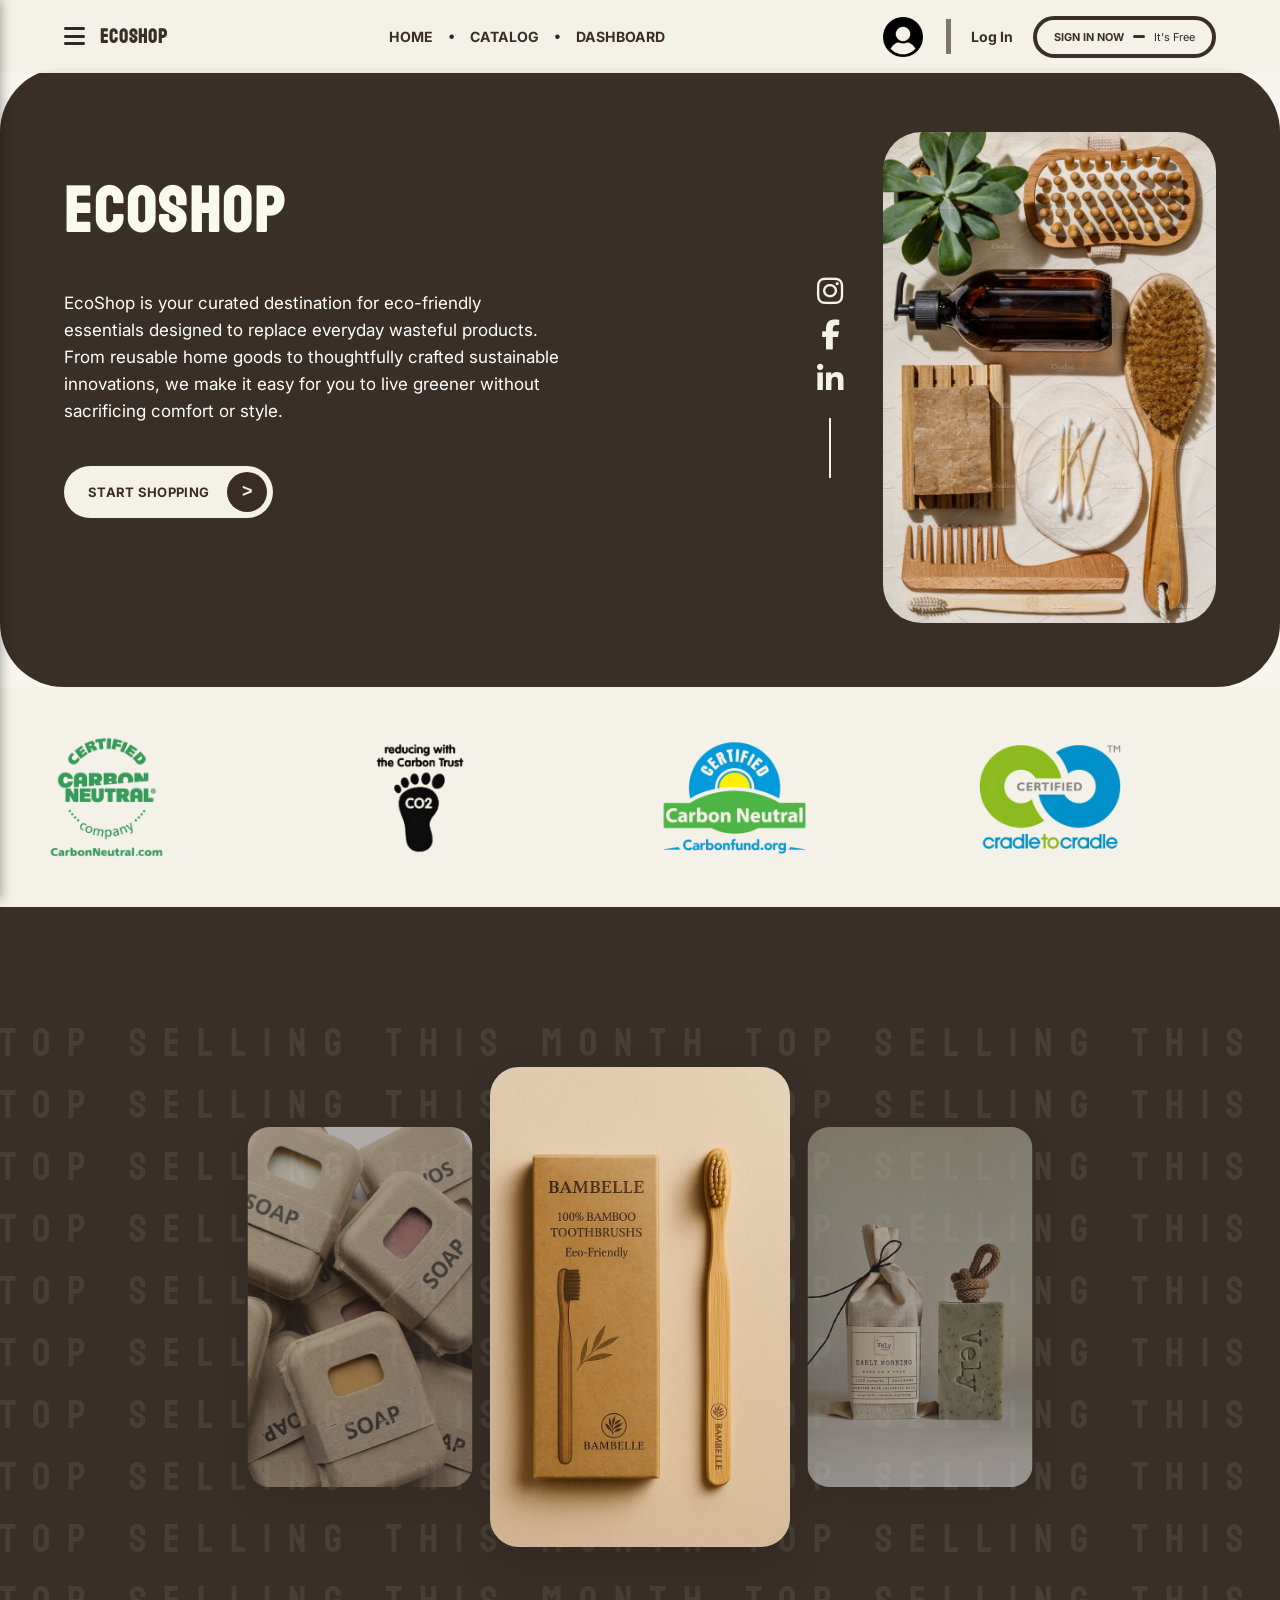
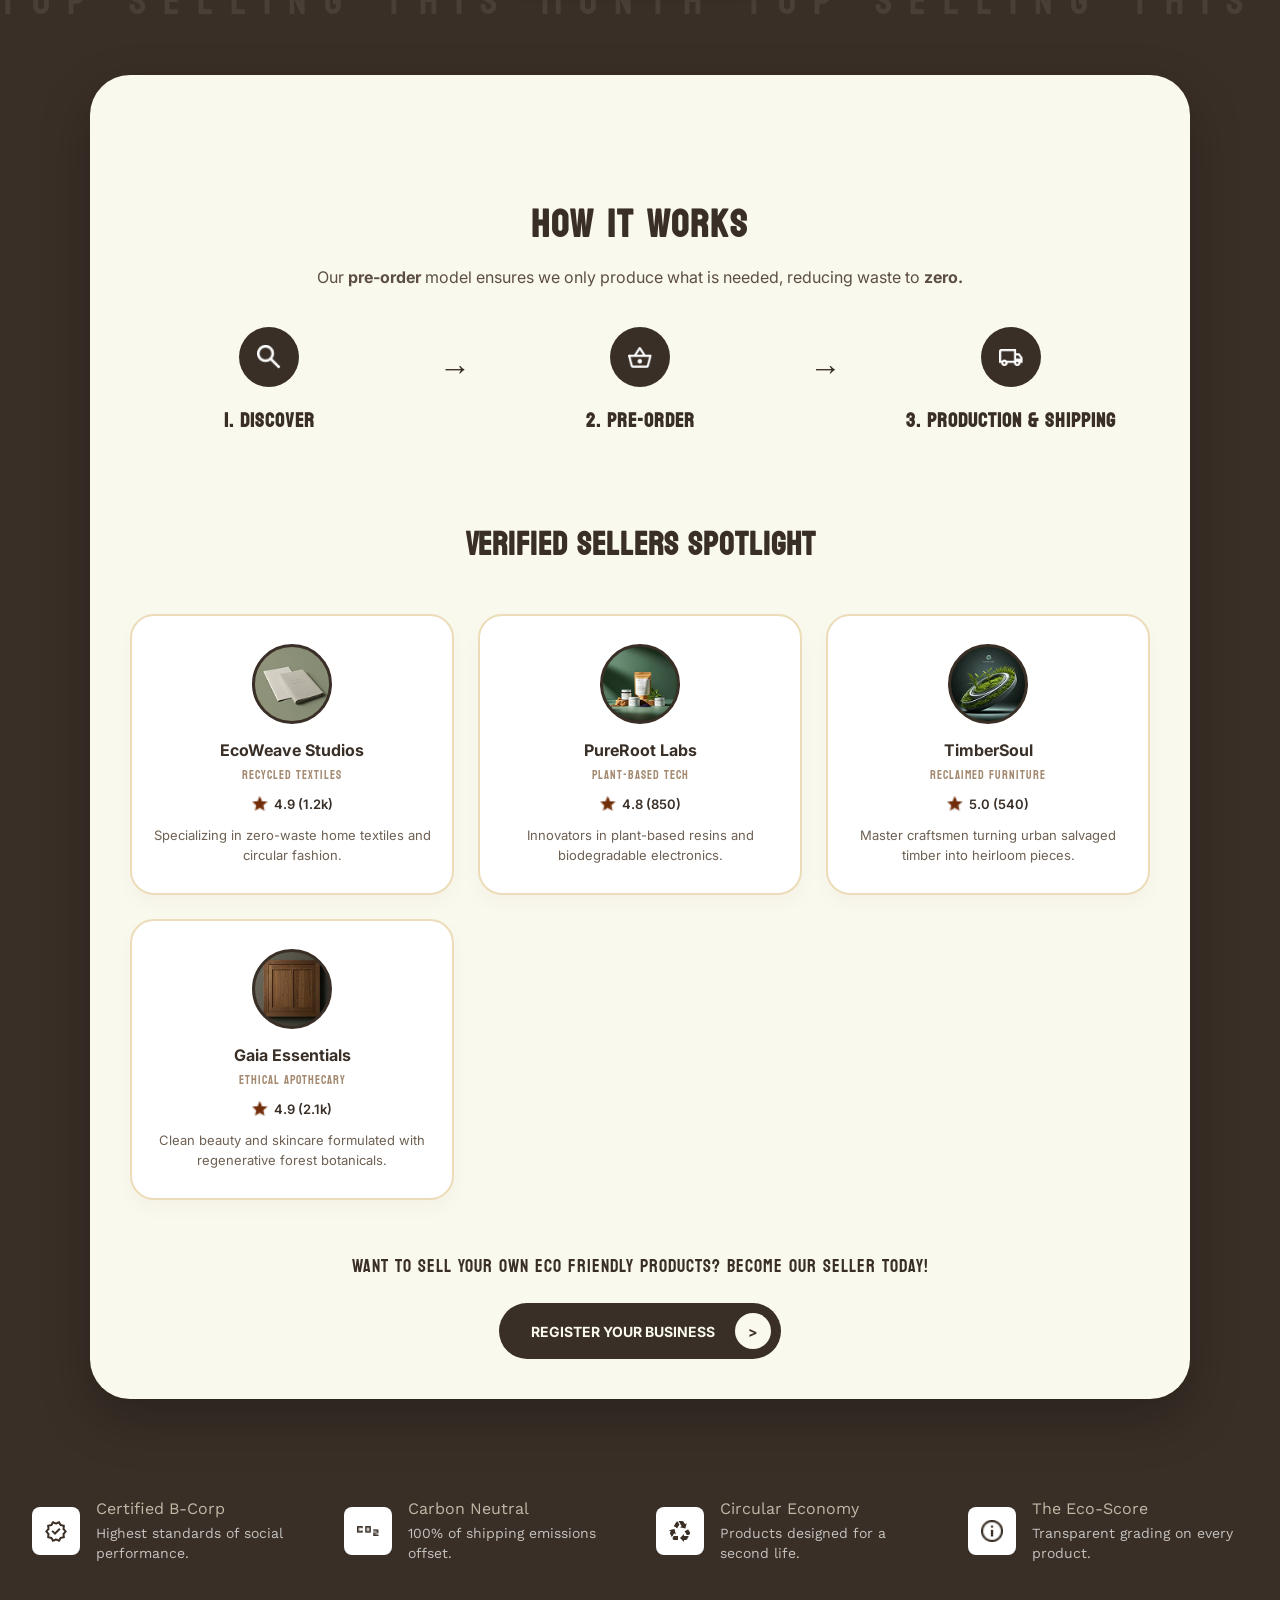
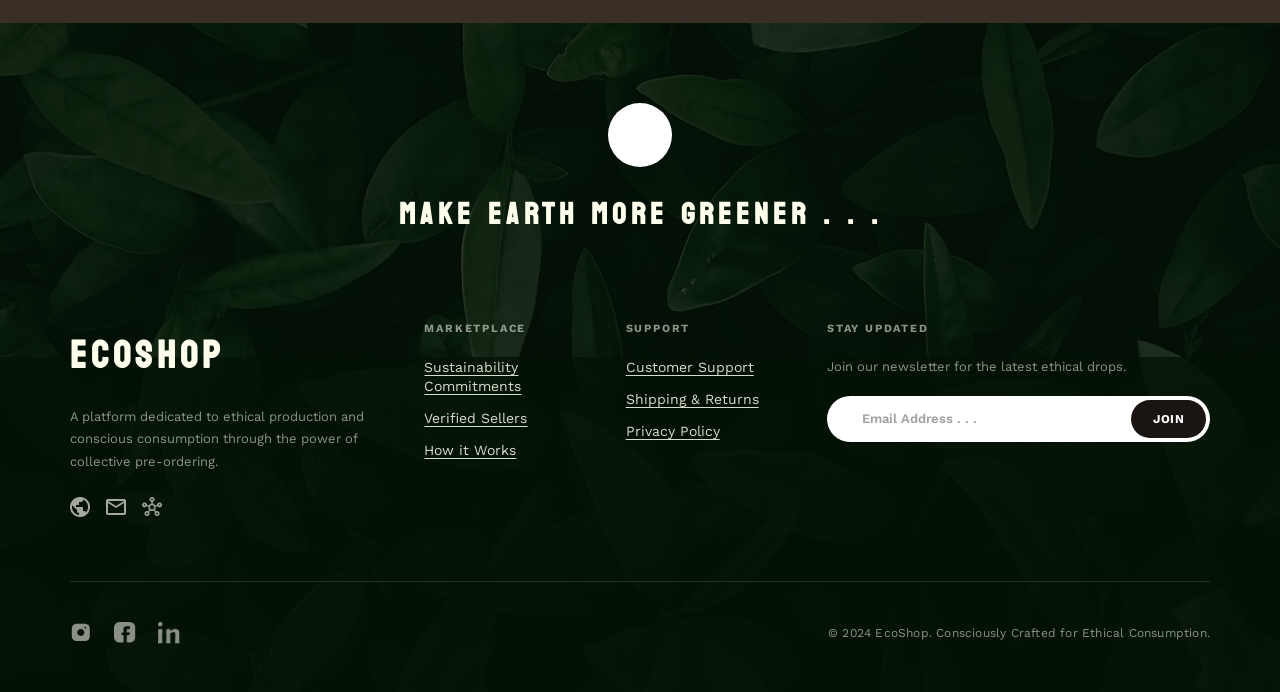
==== commit 3de428ad: "fix final" ====
--- a/index.html
+++ b/index.html
@@ -7,19 +7,23 @@
 
     <link rel="stylesheet" href="home.css">
     <link rel="stylesheet" href="footer.css">
+    <link rel="stylesheet" href="global.css">
 
     <link rel="preconnect" href="https://fonts.googleapis.com">
     <link rel="preconnect" href="https://fonts.gstatic.com" crossorigin>
     <link href="https://fonts.googleapis.com/css2?family=Inter:wght@400;500;600;700&family=Koulen&family=Manrope:wght@400;500;600;700&display=swap" rel="stylesheet">
     <link rel="stylesheet" href="https://cdnjs.cloudflare.com/ajax/libs/font-awesome/6.4.0/css/all.min.css">
-
 </head>
 <body>
     <script src="navbar-scroll.js" defer></script>
+    
     <nav class="top-navbar">
-        <button class="hamburger-btn" id="index-hamburger" aria-label="Open menu">&#9776;</button>
-
-        <div class="logo">ECOSHOP</div>
+        <div style="display: flex; align-items: center; gap: 15px;">
+            <div class="hamburger" id="hamburger-btn" style="font-size: 24px; cursor: pointer;">
+                <i class="fa-solid fa-bars"></i>
+            </div>
+            <div class="logo">ECOSHOP</div>
+        </div>
 
         <ul class="menu">
             <li><a href="index.html"><b>HOME</b></a></li>
@@ -36,100 +40,133 @@
             
             <div class="divider"></div>
 
-            <a href="Login.HTML" class="login"><b>Log In</b></a>
+            <a href="Login.html" class="login"><b>Log In</b></a>
 
             <div class="signup-container">
-                <a href="Register.HTML" class="signup-text"><b>SIGN IN NOW</b></a>
+                <a href="Register.html" class="signup-text"><b>SIGN IN NOW</b></a>
                 <div class="signup-line"></div>
                 <span>It's Free</span>
             </div>
         </div>
     </nav>
 
-    <!-- Mobile navigation drawer -->
-    <div class="mobile-nav-overlay" id="index-overlay"></div>
-    <div class="mobile-nav-drawer" id="index-drawer">
-        <button class="mobile-nav-close" id="index-drawer-close">&#10005;</button>
-        <ul class="mobile-nav-links">
-            <li><a href="index.html">HOME</a></li>
-            <li><a href="catalog.html">CATALOG</a></li>
-            <li><a href="dashboard.html">DASHBOARD</a></li>
-        </ul>
-        <div class="mobile-nav-footer">
-            <a href="Login.HTML" class="mobile-login-btn">Log In</a>
-            <a href="Register.HTML" class="mobile-signup-btn">SIGN IN NOW — It's Free</a>
-        </div>
-    </div>
+    <div class="sidebar-overlay" id="sidebar-overlay"></div>
+    <aside class="sidebar" id="sidebar">
+        <div class="sidebar-header">
+            <span class="hamburger-inside" id="close-sidebar"><i class="fa-solid fa-xmark"></i></span>
+            <h2>ECOSHOP</h2>
+        </div>
+        <div class="sidebar-content">
+            <div class="sidebar-section">
+                <h4 class="underlined-title">PAGE</h4>
+                <ul>
+                    <li><a href="index.html">HOME</a></li>
+                    <li><a href="catalog.html">CATALOG</a></li>
+                    <li><a href="dashboard.html">DASHBOARD</a></li>
+                    <li><a href="cart.html">CART</a></li>
+                    <li><a href="checkout.html">CHECKOUT</a></li>
+                </ul>
+            </div>
+            <div class="sidebar-section">
+                <h4 class="underlined-title">CONTACT US</h4>
+                <ul class="menu-contact">
+                    <li><a href="https://instagram.com" target="_blank"><i class="fa-brands fa-instagram"></i> @ECOSHOP.ID</a></li>
+                    <li><a href="https://facebook.com" target="_blank"><i class="fa-brands fa-facebook-f"></i> ECOSHOP</a></li>
+                    <li><a href="https://linkedin.com" target="_blank"><i class="fa-brands fa-linkedin-in"></i> ECOSHOP</a></li>
+                </ul>
+            </div>
+            <div class="sidebar-section">
+                <h4 class="underlined-title">SUPPORT</h4>
+                <ul class="menu-support">
+                    <li><a href="#">CUSTOMER SUPPORT</a></li>
+                    <li><a href="#">SHIPPING & RETURNS</a></li>
+                    <li><a href="#">PRIVACY POLICY</a></li>
+                </ul>
+            </div>
+            <div class="sidebar-section">
+                <h4 class="underlined-title">COMMUNITY</h4>
+                <div class="community-box">
+                    <h5>ECO SHOPPER</h5>
+                    <p>A community of nature enthusiast who loves eco-product</p>
+                    <button class="join-btn">JOIN NOW &nbsp;&mdash;&nbsp; <span>It's Free</span></button>
+                </div>
+            </div>
+        </div>
+    </aside>
 
     <script>
-        (function() {
-            const hamburger = document.getElementById('index-hamburger');
-            const drawer    = document.getElementById('index-drawer');
-            const overlay   = document.getElementById('index-overlay');
-            const closeBtn  = document.getElementById('index-drawer-close');
-            function openDrawer()  { drawer.classList.add('open');    overlay.classList.add('visible');    document.body.style.overflow = 'hidden'; }
-            function closeDrawer() { drawer.classList.remove('open'); overlay.classList.remove('visible'); document.body.style.overflow = ''; }
-            hamburger.addEventListener('click', openDrawer);
-            closeBtn.addEventListener('click',  closeDrawer);
-            overlay.addEventListener('click',   closeDrawer);
-        })();
+        document.addEventListener("DOMContentLoaded", () => {
+            const hamburgerBtn = document.getElementById("hamburger-btn");
+            const sidebar = document.getElementById("sidebar");
+            const closeSidebarBtn = document.getElementById("close-sidebar");
+            const sidebarOverlay = document.getElementById("sidebar-overlay");
+
+            function openSidebar() {
+                sidebar.classList.add("active");
+                sidebarOverlay.classList.add("active");
+                document.body.style.overflow = "hidden"; 
+            }
+
+            function closeSidebar() {
+                sidebar.classList.remove("active");
+                sidebarOverlay.classList.remove("active");
+                document.body.style.overflow = "auto";
+            }
+
+            if(hamburgerBtn) hamburgerBtn.addEventListener("click", openSidebar);
+            if(closeSidebarBtn) closeSidebarBtn.addEventListener("click", closeSidebar);
+            if(sidebarOverlay) sidebarOverlay.addEventListener("click", closeSidebar);
+        });
     </script>
 
-    <div class="hero-content">
-        <div class="hero-left">
-            <h1>ECOSHOP</h1>
-            <p>
-                EcoShop is your curated destination for eco-friendly essentials designed to replace everyday wasteful products. From reusable home goods to thoughtfully crafted sustainable innovations, we make it easy for you to live greener without sacrificing comfort or style.
-            </p>
-            <a href="catalog.html">
-            <div class="shop-btn">
-                <span><b>START SHOPPING</b></span>
-
-                <div class="arrow-circle">
-                    >
-                </div>
-            </div> 
-            </a>
-
-        </div>
-
-        <div class="social-media">
-            <i class="fa-brands fa-instagram"></i>
-            <i class="fa-brands fa-facebook-f"></i>
-            <i class="fa-brands fa-linkedin-in"></i>
-
-            <div class="social-line"></div>
-        </div>
-
-        <div class="hero-right">
-            <img src="assets/gambar landing page 1.jpeg" alt="Eco Product">
-        </div>
-
-    </div>
-
-</section>
+    <section class="hero-section">
+        <div class="hero-content">
+            <div class="hero-left">
+                <h1>ECOSHOP</h1>
+                <p>
+                    EcoShop is your curated destination for eco-friendly essentials designed to replace everyday wasteful products. From reusable home goods to thoughtfully crafted sustainable innovations, we make it easy for you to live greener without sacrificing comfort or style.
+                </p>
+                <a href="catalog.html" style="text-decoration: none;">
+                    <div class="shop-btn">
+                        <span><b>START SHOPPING</b></span>
+                        <div class="arrow-circle">></div>
+                    </div> 
+                </a>
+            </div>
+
+            <div class="social-media">
+                <i class="fa-brands fa-instagram"></i>
+                <i class="fa-brands fa-facebook-f"></i>
+                <i class="fa-brands fa-linkedin-in"></i>
+                <div class="social-line"></div>
+            </div>
+
+            <div class="hero-right">
+                <img src="assets/gambar landing page 1.jpeg" alt="Eco Product">
+            </div>
+        </div>
+    </section>
 
     <section class="brands">
-    <div class="brands-wrapper">
-        <div class="brands-track">
-
-        <img src="assets/Infinite scroll/Carbon neutral.png" alt="">
-        <img src="assets/Infinite scroll/Carbon Trust.png" alt="">
-        <img src="assets/Infinite scroll/Certified Carbon neutral.png" alt="">
-        <img src="assets/Infinite scroll/Cradle To Cradle.png" alt="">
-        <img src="assets/Infinite scroll/Eco Label.png" alt="">
-        <img src="assets/Infinite scroll/lec.png" alt="">
-        <img src="assets/Infinite scroll/LEI.png" alt="">
-
-        <img src="assets/Infinite scroll/Carbon neutral.png" alt="">
-        <img src="assets/Infinite scroll/Carbon Trust.png" alt="">
-        <img src="assets/Infinite scroll/Certified Carbon neutral.png" alt="">
-        <img src="assets/Infinite scroll/Cradle To Cradle.png" alt="">
-        <img src="assets/Infinite scroll/Eco Label.png" alt="">
-        <img src="assets/Infinite scroll/lec.png" alt="">
-        <img src="assets/Infinite scroll/LEI.png" alt="">
-        </div>
-    </div>
+        <div class="brands-wrapper">
+            <div class="brands-track">
+                <img src="assets/Infinite scroll/Carbon neutral.png" alt="">
+                <img src="assets/Infinite scroll/Carbon Trust.png" alt="">
+                <img src="assets/Infinite scroll/Certified Carbon neutral.png" alt="">
+                <img src="assets/Infinite scroll/Cradle To Cradle.png" alt="">
+                <img src="assets/Infinite scroll/Eco Label.png" alt="">
+                <img src="assets/Infinite scroll/lec.png" alt="">
+                <img src="assets/Infinite scroll/LEI.png" alt="">
+
+                <img src="assets/Infinite scroll/Carbon neutral.png" alt="">
+                <img src="assets/Infinite scroll/Carbon Trust.png" alt="">
+                <img src="assets/Infinite scroll/Certified Carbon neutral.png" alt="">
+                <img src="assets/Infinite scroll/Cradle To Cradle.png" alt="">
+                <img src="assets/Infinite scroll/Eco Label.png" alt="">
+                <img src="assets/Infinite scroll/lec.png" alt="">
+                <img src="assets/Infinite scroll/LEI.png" alt="">
+            </div>
+        </div>
     </section>
 
     <div class="eco-content-wrapper">
@@ -239,12 +276,14 @@
 
             <div class="register-cta-container">
                 <div class="seller-cta">WANT TO SELL YOUR OWN ECO FRIENDLY PRODUCTS? BECOME OUR SELLER TODAY!</div>
-                <a href="Register.HTML" class="btn-register-business">
+                <a href="Register.html" class="btn-register-business" style="text-decoration: none;">
                     <span>REGISTER YOUR BUSINESS</span>
                     <div class="btn-icon">></div>
                 </a>
             </div>
-        </div> <div class="trust-badges">
+        </div> 
+        
+        <div class="trust-badges">
             <div class="trust-grid">
                 <div class="trust-item">
                     <div class="trust-icon"><img src="assets/Logo How it work/Container.png" alt="bcorp"></div>
@@ -277,8 +316,8 @@
             </div>
         </div>
     </div>
+
     <footer class="main-footer">
-
       <div class="footer-top-header">
         <div class="footer-badge">
           <img src="" alt="">
@@ -287,7 +326,6 @@
       </div>
 
       <div class="footer-columns">
-
         <div class="footer-brand">
           <h2 class="footer-brand-name">ECOSHOP</h2>
           <p>A platform dedicated to ethical production and conscious consumption through the power of collective pre-ordering.</p>
@@ -330,7 +368,6 @@
             <button type="submit">JOIN</button>
           </form>
         </div>
-
       </div>
 
       <hr class="footer-divider" />
@@ -349,8 +386,8 @@
         </div>
         <p class="copyright-text">&copy; 2024 EcoShop. Consciously Crafted for Ethical Consumption.</p>
       </div>
-
     </footer>
+
     <script>
         document.addEventListener("DOMContentLoaded", function() {
             const slides = document.querySelectorAll('.slide-item');
@@ -358,28 +395,21 @@
 
             function updateSlider() {
                 slides.forEach((slide, index) => {
-                    // Reset semua class posisi
                     slide.classList.remove('slide-active', 'slide-left', 'slide-right', 'slide-hidden');
                     
-                    // Kalkulasi posisi logika circular
                     if (index === currentIndex) {
                         slide.classList.add('slide-active');
                     } else if (index === (currentIndex - 1 + slides.length) % slides.length) {
-                        // Item sebelumnya bergeser ke kiri
                         slide.classList.add('slide-left');
                     } else if (index === (currentIndex + 1) % slides.length) {
-                        // Item selanjutnya muncul dari kanan
                         slide.classList.add('slide-right');
                     } else {
-                        // Sisa item disembunyikan di belakang
                         slide.classList.add('slide-hidden');
                     }
                 });
             }
 
-            // Interval untuk menggeser gambar secara otomatis (contoh: setiap 3 detik)
             setInterval(() => {
-                // Mengurangi index membuat efek gambar bergeser ke arah kanan secara visual
                 currentIndex = (currentIndex - 1 + slides.length) % slides.length;
                 updateSlider();
             }, 3000); 
--- a/home.css
+++ b/home.css
@@ -11,9 +11,7 @@
 }
 
 body {
-    padding-right: 15px;
-    padding-left: 15px;
-    padding-top: 100px;
+    padding-top: var(--nav-height);
     background-color: #f6f5ef;
     font-family: 'Inter', sans-serif;
     overflow-x: hidden;
@@ -32,6 +30,7 @@
     width: 100%;
     z-index: 50;
     transition: background-color 0.35s ease, box-shadow 0.35s ease;
+    flex-wrap: nowrap; /* Dipaksa sebaris */
 }
 
 .top-navbar.scrolled {
@@ -40,10 +39,10 @@
 }
 
 .hamburger-btn {
-    display: none;
+    display: none; /* Tetap hidden di desktop */
     background: none;
     border: none;
-    font-size: 26px;
+    font-size: 18px; /* Dikecilkan agar setara dengan teks menu */
     line-height: 1;
     cursor: pointer;
     color: #392F27;
@@ -256,10 +255,10 @@
 
 /* ==================== HERO SECTION ==================== */
 .hero {
-    padding-top: calc(var(--nav-height) + var(--hero-float) + clamp(16px, 2vw, 32px));
-    padding-right: clamp(12px, 2.5vw, 24px);
+    padding-top: clamp(16px, 3vw, 32px);
+    padding-right: clamp(16px, 4vw, 24px); 
     padding-bottom: clamp(16px, 2vw, 20px);
-    padding-left: clamp(12px, 2.5vw, 24px);
+    padding-left: clamp(16px, 4vw, 24px);
 }
 
 .hero-content {
@@ -463,7 +462,6 @@
     opacity: 1;
 }
 
-/* Menggunakan clamp agar translasi menyesuaikan ukuran layar tanpa keluar container */
 .slide-left {
     transform: translateX(clamp(-280px, -28vw, -150px)) scale(0.9);
     z-index: 4;
@@ -514,7 +512,7 @@
     align-items: center;
     gap: clamp(15px, 3vw, 30px);
     margin-bottom: 60px;
-    flex-wrap: wrap; /* Menjaga agar elemen melipat rapi bila ruang sempit */
+    flex-wrap: wrap; 
 }
 
 .step-item {
@@ -574,7 +572,6 @@
 
 .sellers-grid {
     display: grid;
-    /* Dibuat auto-fit sehingga baris otomatis menyusut tanpa tumpah */
     grid-template-columns: repeat(auto-fit, minmax(240px, 1fr));
     gap: 24px;
     max-width: 1200px;
@@ -689,11 +686,11 @@
 .trust-badges {
     background-color: #392f27;
     padding: clamp(30px, 4vw, 40px) clamp(16px, 3vw, 32px) 60px;
+    width: 100%; 
 }
 
 .trust-grid {
     display: grid;
-    /* Grid otomatis mengalir menyesuaikan ukuran layar */
     grid-template-columns: repeat(auto-fit, minmax(220px, 1fr));
     gap: clamp(20px, 3vw, 32px);
     max-width: 1440px;
@@ -744,21 +741,65 @@
     .signup-container { display: none; }
     .divider { display: none; }
     
-    /* Process steps arrow direction adjustment for smaller tablets */
     .step-arrow { transform: rotate(90deg); margin: 10px 0; }
     .process-steps { flex-direction: column; gap: 20px; }
 }
 
 /* ── Mobile: ≤ 768px ─────────────────────────────────────── */
 @media (max-width: 768px) {
-    .hamburger-btn { display: block; }
-    .menu, .nav-right { display: none; }
+    .hamburger-btn { display: none; }
+    
+    .top-navbar {
+        padding: 12px 10px;
+        gap: 5px; 
+        flex-wrap: nowrap; /* Memaksa agar tetap 1 baris menyamping */
+    }
+    
+    .menu {
+        display: flex;
+        gap: clamp(4px, 1vw, 8px); /* Jarak antar menu diperkecil */
+        width: auto;
+        order: unset;
+        margin-top: 0;
+        justify-content: center;
+    }
+
+    .menu a {
+        font-size: 11px; /* Ukuran font menu dikecilkan agar muat */
+    }
+    
+    .dot {
+        font-size: 11px;
+    }
+
+    .nav-right { 
+        display: flex; 
+        align-items: center;
+        gap: 8px;
+        order: unset;
+    }
+
+    .logo {
+        font-size: 20px; /* Logo sedikit dikecilkan agar muat di HP sebaris */
+        letter-spacing: 1px;
+        order: unset;
+    }
+
+    .login {
+        font-size: 14px; /* Teks Log In dikecilkan */
+        font-weight: 700;
+    }
+
+    .user-icon img {
+        width: 24px; /* Ikon dikecilkan agar hemat tempat */
+        transform: translateY(0); 
+    }
 
     .hero {
-        padding-top: calc(var(--nav-height) + clamp(16px, 4vw, 28px));
-        padding-right: 14px;
+        padding-top: 16px;
+        padding-right: 16px;
         padding-bottom: 24px;
-        padding-left: 14px;
+        padding-left: 16px;
     }
 
     .hero-content {
@@ -789,18 +830,19 @@
     }
 
     .main-content-card {
-        margin: 60px 14px 40px;
+        margin: 60px 16px 40px; 
         padding: 32px 20px;
         border-radius: 24px;
-    }
-}
-
-/* ── Small mobile: ≤ 480px (Untuk berjaga-jaga) ────────── */
+        max-width: calc(100% - 32px); 
+    }
+}
+
+/* ── Small mobile: ≤ 480px ────────────────────────── */
 @media (max-width: 480px) {
     .hero {
-        padding-top: calc(var(--nav-height) + 14px);
-        padding-right: 10px;
-        padding-left: 10px;
+        padding-top: 12px;
+        padding-right: 12px;
+        padding-left: 12px;
         padding-bottom: 20px;
     }
 
@@ -809,7 +851,7 @@
         border-radius: 20px;
     }
 
-    .hero-left h1 { letter-spacing: 2px; }
+    .hero-left h1 { font-size: 34px; letter-spacing: 2px; } 
     .shop-btn { width: 100%; justify-content: space-between; }
     .trust-grid { grid-template-columns: 1fr; }
 }
--- a/global.css
+++ b/global.css
@@ -0,0 +1,486 @@
+* {
+    margin: 0;
+    padding: 0;
+    box-sizing: border-box;
+}
+
+body {
+    font-family: 'Helvetica Neue', Arial, sans-serif;
+    background-color: #f6f5ef;
+    color: #2c2a27;
+    overflow-x: hidden;
+}
+
+a {
+    text-decoration: none;
+    color: inherit;
+}
+
+/* ==================== NAVBAR ==================== */
+.navbar {
+    display: flex;
+    justify-content: space-between;
+    align-items: center; 
+    padding: 20px clamp(16px, 5vw, 40px); 
+    box-sizing: border-box;
+    position: fixed;
+    top: 0;
+    left: 0;
+    width: 100%;
+    z-index: 999;
+    background-color: transparent; 
+    backdrop-filter: none; 
+    -webkit-backdrop-filter: none; 
+    transition: background-color 0.3s ease, backdrop-filter 0.3s ease, box-shadow 0.3s ease;
+}
+
+.navbar.scrolled {
+    background-color: rgba(246, 245, 239, 0.9);
+    backdrop-filter: blur(20px); 
+    -webkit-backdrop-filter: blur(20px);
+    box-shadow: 0 4px 10px rgba(0, 0, 0, 0.05); 
+}
+
+.nav-left {
+    display: flex;
+    align-items: center;
+    gap: clamp(10px, 2vw, 15px);
+}
+
+.hamburger {
+    font-size: clamp(20px, 3vw, 24px);
+    cursor: pointer;
+}
+
+.logo {
+    font-size: clamp(16px, 2.5vw, 19px);
+    font-weight: 800;
+    letter-spacing: 1px;
+}
+
+.logo span {
+    font-weight: 400;
+    color: #555;
+    font-size: clamp(13px, 2vw, 15px);
+}
+
+.nav-right {
+    display: flex;
+    gap: clamp(12px, 2vw, 20px);
+    font-size: clamp(18px, 2.5vw, 20px);
+}
+
+.nav-right .icon {
+    cursor: pointer;
+}
+
+/* ==================== FOOTER ==================== */
+.footer {
+    position: relative;
+    background-color: #0c140d;
+    color: #fff;
+    padding: clamp(40px, 8vw, 60px) 5% 20px;
+    overflow: hidden;
+}
+
+.footer-bg-overlay {
+    position: absolute;
+    top: 0; left: 0; width: 100%; height: 100%;
+    background-image: url('https://images.unsplash.com/photo-1518531933037-91b2f5f229cc?ixlib=rb-4.0.3&auto=format&fit=crop&w=1920&q=80');
+    background-size: cover;
+    background-position: center;
+    opacity: 0.15;
+    z-index: 1;
+}
+
+.footer-content {
+    position: relative;
+    z-index: 2;
+    display: grid;
+    /* Grid diatur default untuk desktop */
+    grid-template-columns: 2fr 1fr 1fr 1.5fr;
+    gap: clamp(20px, 4vw, 40px);
+    margin-bottom: clamp(30px, 6vw, 60px);
+    border-bottom: 1px solid rgba(255,255,255,0.2);
+    padding-bottom: clamp(20px, 4vw, 40px);
+}
+
+.brand-col h3 {
+    font-size: 20px;
+    letter-spacing: 2px;
+    margin-bottom: 20px;
+    display: flex;
+    align-items: center;
+    gap: 10px;
+}
+
+.eco-icon {
+    background: #fff;
+    color: #0c140d;
+    width: 40px; height: 40px;
+    border-radius: 50%;
+    display: inline-flex;
+    justify-content: center;
+    align-items: center;
+    font-size: 20px;
+    flex-shrink: 0;
+}
+
+.brand-col h4 {
+    font-size: clamp(20px, 3vw, 24px);
+    margin-bottom: 10px;
+}
+
+.brand-col p {
+    font-size: 13px;
+    line-height: 1.5;
+    color: #aaa;
+    margin-bottom: 20px;
+    max-width: 400px;
+}
+
+.footer-social-small span {
+    font-size: 18px;
+    margin-right: 15px;
+    cursor: pointer;
+    transition: color 0.3s ease;
+}
+
+.footer-social-small span:hover { color: #fff; }
+
+.links-col h5, .newsletter-col h5 {
+    font-size: 12px;
+    color: #888;
+    margin-bottom: 20px;
+    letter-spacing: 1px;
+    text-transform: uppercase;
+}
+
+.links-col ul { list-style: none; }
+.links-col ul li { margin-bottom: 15px; }
+
+.links-col ul li a {
+    font-size: 13px;
+    color: #ddd;
+    transition: color 0.3s;
+}
+
+.links-col ul li a:hover {
+    color: #fff;
+    text-decoration: underline;
+}
+
+.newsletter-col p {
+    font-size: 13px;
+    color: #aaa;
+    margin-bottom: 15px;
+}
+
+.newsletter-form {
+    display: flex;
+    background-color: #fff;
+    border-radius: 30px;
+    padding: 5px;
+}
+
+.newsletter-form input {
+    border: none;
+    outline: none;
+    padding: 10px 15px;
+    border-radius: 30px;
+    flex-grow: 1;
+    width: 100%;
+}
+
+.newsletter-form button {
+    background-color: #0c140d;
+    color: #fff;
+    border: none;
+    padding: 10px 20px;
+    border-radius: 30px;
+    cursor: pointer;
+    font-weight: bold;
+    transition: background-color 0.3s;
+}
+
+.newsletter-form button:hover {
+    background-color: #1a291c;
+}
+
+.footer-bottom {
+    position: relative;
+    z-index: 2;
+    display: flex;
+    flex-direction: column;
+    align-items: center;
+    gap: 15px;
+}
+
+.social-icons {
+    display: flex;
+    gap: 20px;
+    font-size: 24px;
+}
+
+.social-icons span {
+    cursor: pointer;
+    transition: transform 0.3s;
+}
+
+.social-icons span:hover {
+    transform: translateY(-3px);
+}
+
+.footer-bottom p {
+    font-size: 12px;
+    color: #777;
+    text-align: center;
+}
+
+/* ==================== SIDEBAR ==================== */
+.sidebar-overlay { 
+    position: fixed;
+    top: 0; left: 0; width: 100%; height: 100%;
+    background: rgba(0, 0, 0, 0.5);
+    opacity: 0;
+    visibility: hidden;
+    transition: all 0.3s ease-in-out;
+    z-index: 1000; 
+}
+
+.sidebar-overlay.active {
+    opacity: 1;
+    visibility: visible;
+}
+
+.sidebar {
+    position: fixed;
+    top: 0; left: 0;
+    transform: translateX(-100%);
+    width: min(320px, 85vw);
+    height: 100vh; 
+    height: 100dvh; 
+    background-color: #38342e; 
+    color: #fff;
+    z-index: 1001;
+    overflow-y: auto;
+    transition: transform 0.3s ease-in-out;
+    padding: clamp(20px, 4vw, 40px) 0;
+    box-shadow: 2px 0 10px rgba(0,0,0,0.3);
+    scrollbar-width: thin;
+    scrollbar-color: rgba(255, 255, 255, 0.2) transparent;
+}
+
+.sidebar.active { transform: translateX(0); }
+
+.sidebar-header {
+    display: flex;
+    align-items: center;
+    gap: 20px;
+    padding: 0 clamp(20px, 5vw, 40px);
+    margin-bottom: clamp(30px, 6vw, 50px);
+}
+
+.sidebar-header .hamburger-inside {
+    font-size: 20px;
+    cursor: pointer;
+    color: #fff;
+    margin-top: 2px;
+}
+
+.sidebar-header h2 {
+    font-size: 22px;
+    letter-spacing: 2px;
+    font-weight: 800;
+    color: #fff;
+}
+
+.sidebar-content { padding: 0 clamp(20px, 5vw, 40px); }
+.sidebar-section { margin-bottom: 40px; }
+
+.underlined-title {
+    color: #b5b5b5;
+    font-size: 11px;
+    font-weight: 600;
+    letter-spacing: 1px;
+    margin-bottom: 20px;
+    text-decoration: underline;
+    text-underline-offset: 6px;
+    text-decoration-thickness: 1px;
+    text-decoration-color: #7d7a75;
+}
+
+.sidebar-section ul { list-style: none; padding: 0; }
+.sidebar-section ul li { margin-bottom: 16px; }
+
+.sidebar-section ul li a {
+    color: #ffffff;
+    font-size: 14px;
+    font-weight: 700;
+    letter-spacing: 1px;
+    transition: color 0.2s;
+    text-transform: uppercase;
+    display: flex;
+    align-items: center;
+    gap: 16px;
+}
+
+.sidebar-section ul li a:hover,
+.sidebar-section ul li a.active-link { color: #b5b5b5; }
+
+.menu-contact li a i { font-size: 18px; width: 20px; text-align: center; }
+
+.menu-support li { margin-bottom: 12px; }
+.menu-support li a { font-size: 10px; font-weight: 700; letter-spacing: 0.5px; }
+
+.community-box h5 {
+    color: #ffffff;
+    font-size: 13px;
+    font-weight: 700;
+    margin-bottom: 4px;
+    letter-spacing: 0.5px;
+}
+
+.community-box p {
+    color: #b5b5b5;
+    font-size: 10px;
+    line-height: 1.5;
+    margin-bottom: 16px;
+}
+
+.join-btn {
+    background-color: #ffffff;
+    color: #38342e;
+    border: none;
+    padding: 8px 16px;
+    border-radius: 20px;
+    font-size: 10px;
+    font-weight: 800;
+    cursor: pointer;
+    display: inline-flex;
+    align-items: center;
+    transition: background-color 0.2s;
+}
+
+.join-btn span { font-weight: 500; }
+.join-btn:hover { background-color: #e2e0d7; }
+
+
+/* ==================== MEDIA QUERIES ==================== */
+
+/* Tablet & Layar Menengah (768px - 1024px) */
+@media (max-width: 1024px) {
+    .footer-content {
+        grid-template-columns: 1fr 1fr; /* Menjadi 2 kolom */
+        gap: 40px;
+    }
+}
+
+/* Mobile & Tablet Kecil (Di bawah 768px) */
+@media (max-width: 768px) {
+    /* --- FOOTER MOBILE --- */
+    .footer-content {
+        grid-template-columns: 1fr; /* Menjadi 1 kolom berderet ke bawah */
+        text-align: center;
+        gap: 30px;
+    }
+    
+    .brand-col h3 {
+        justify-content: center; /* Menengahkan logo eco di mobile */
+    }
+
+    .brand-col p {
+        margin: 0 auto 20px auto; /* Menengahkan teks paragraf */
+    }
+
+    .newsletter-form {
+        flex-direction: column;
+        background: none;
+        gap: 12px;
+        align-items: center;
+    }
+
+    .newsletter-form input {
+        border: 1px solid rgba(255, 255, 255, 0.3);
+        background: transparent;
+        color: white;
+        border-radius: 30px;
+        width: 100%;
+        max-width: 400px; /* Agar input tidak terlalu lebar di layar medium */
+    }
+
+    .newsletter-form button { 
+        width: 100%; 
+        max-width: 400px;
+        padding: 12px 20px; 
+    }
+
+    /* --- TAMBAHAN UNTUK SIDEBAR MOBILE (LEBIH RAPI & MENGECIL) --- */
+    .sidebar {
+        padding: 24px 0; /* Mengurangi padding atas-bawah */
+    }
+
+    .sidebar-header {
+        margin-bottom: 30px;
+    }
+
+    .sidebar-header h2 {
+        font-size: 18px; /* Mengecilkan tulisan brand (ECOSHOP) */
+    }
+
+    .sidebar-header .hamburger-inside {
+        font-size: 18px;
+    }
+
+    .sidebar-section {
+        margin-bottom: 28px; /* Merapatkan jarak antar section (PAGE, CONTACT US, dll) */
+    }
+
+    .underlined-title {
+        font-size: 10px; /* Mengecilkan teks sub-judul */
+        margin-bottom: 16px;
+    }
+
+    .sidebar-section ul li {
+        margin-bottom: 12px; /* Merapatkan jarak list antar menu */
+    }
+
+    .sidebar-section ul li a {
+        font-size: 12px; /* Font menu utama mengecil dari 14px ke 12px */
+        gap: 12px;
+    }
+
+    .menu-contact li a i {
+        font-size: 16px; /* Ikon sosial media lebih kecil */
+        width: 16px;
+    }
+
+    .menu-support li a {
+        font-size: 9px; /* Teks support lebih kecil */
+    }
+
+    .community-box h5 {
+        font-size: 12px;
+    }
+
+    .community-box p {
+        font-size: 9.5px;
+        margin-bottom: 12px;
+    }
+
+    .join-btn {
+        padding: 6px 14px;
+        font-size: 9.5px;
+    }
+}
+
+/* Smartphone Kecil (Di bawah 480px) */
+@media (max-width: 480px) {
+    .navbar {
+        padding: 15px 20px;
+    }
+    
+    .social-icons {
+        gap: 15px; /* Sedikit merapatkan icon sosial media */
+    }
+}
